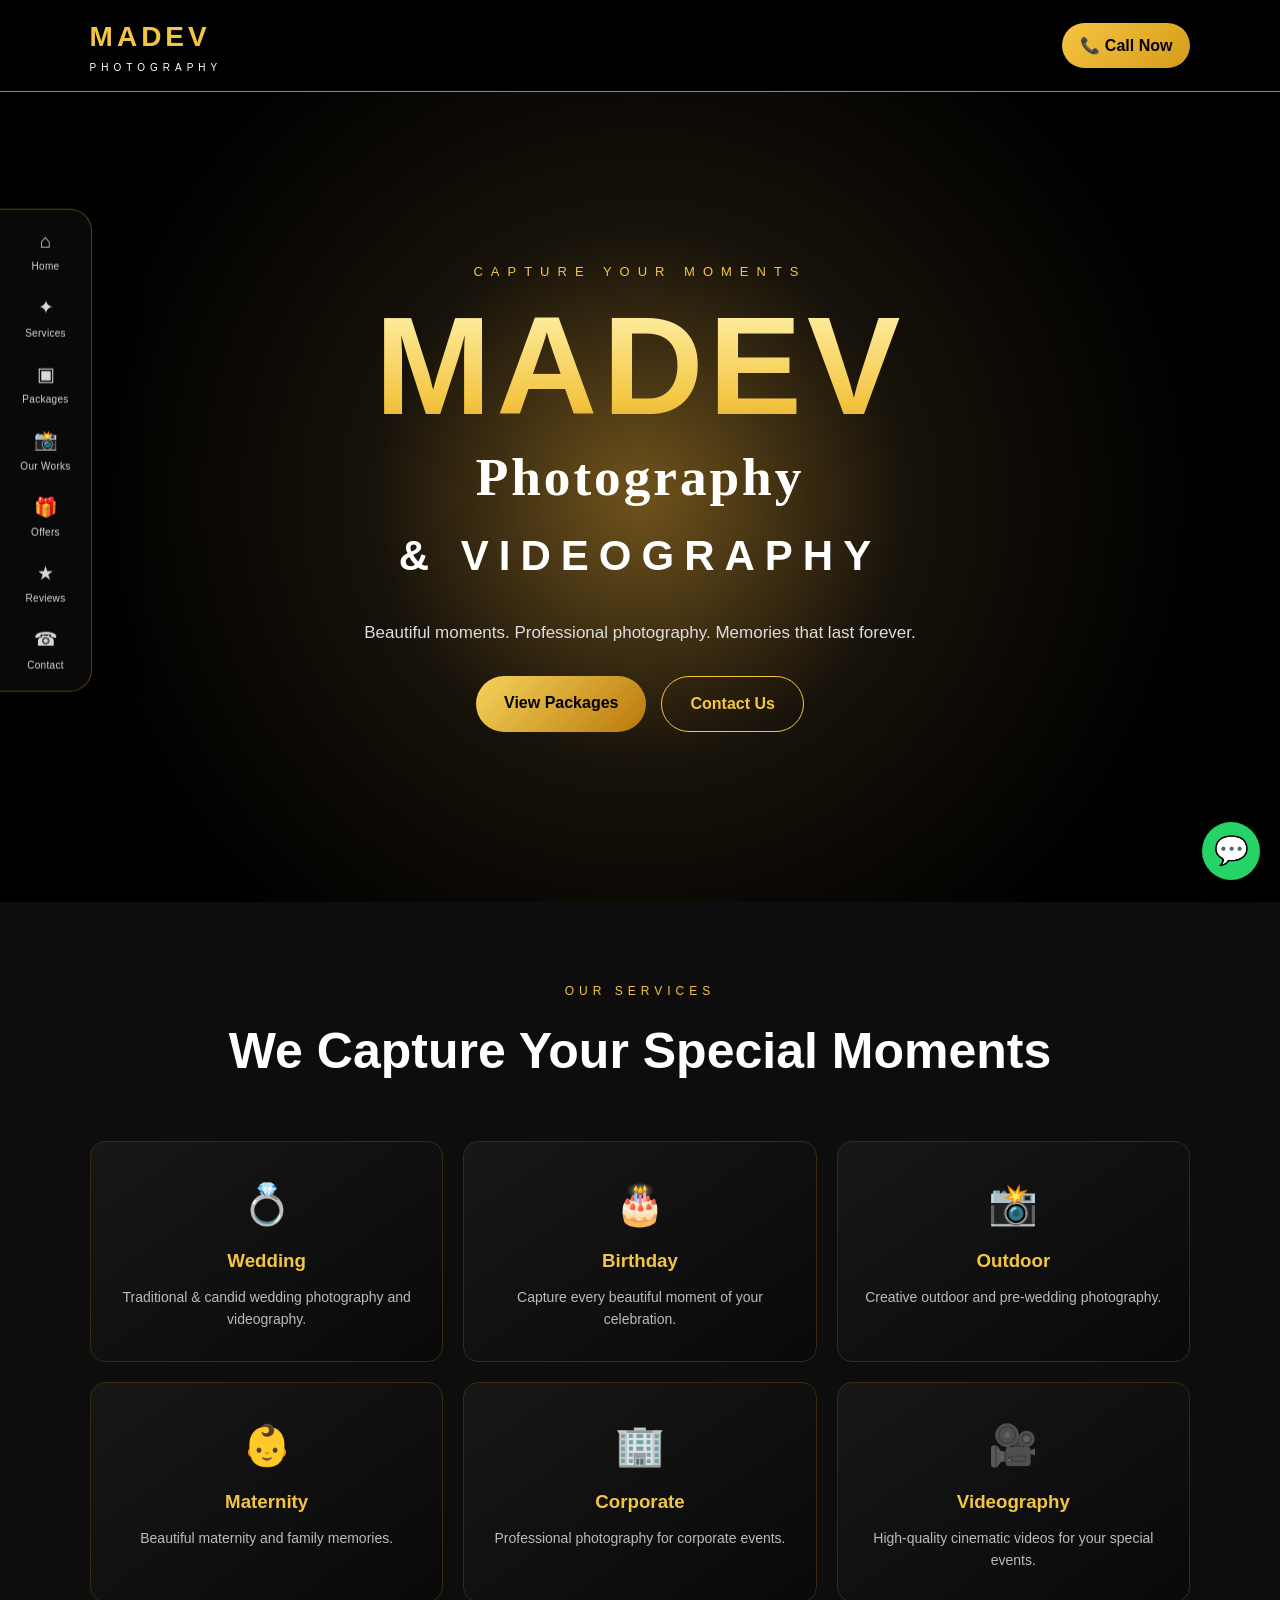
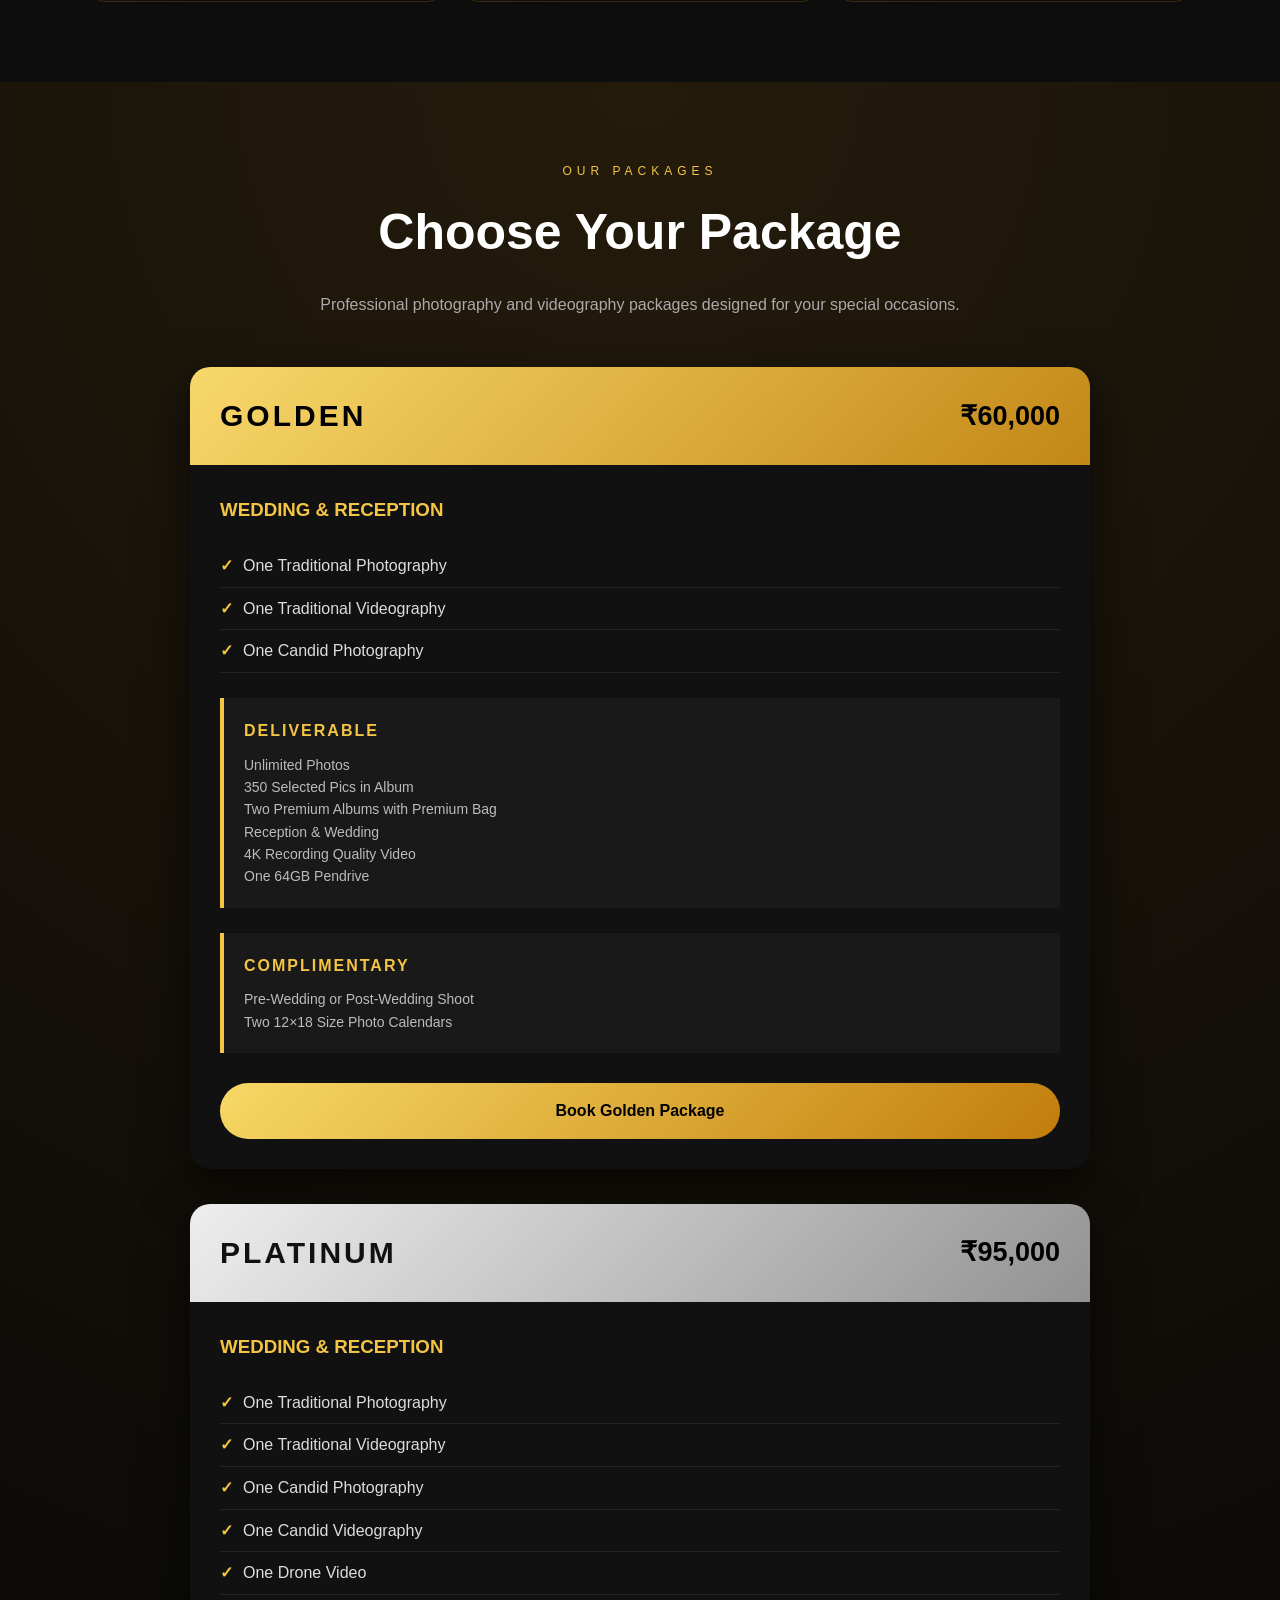
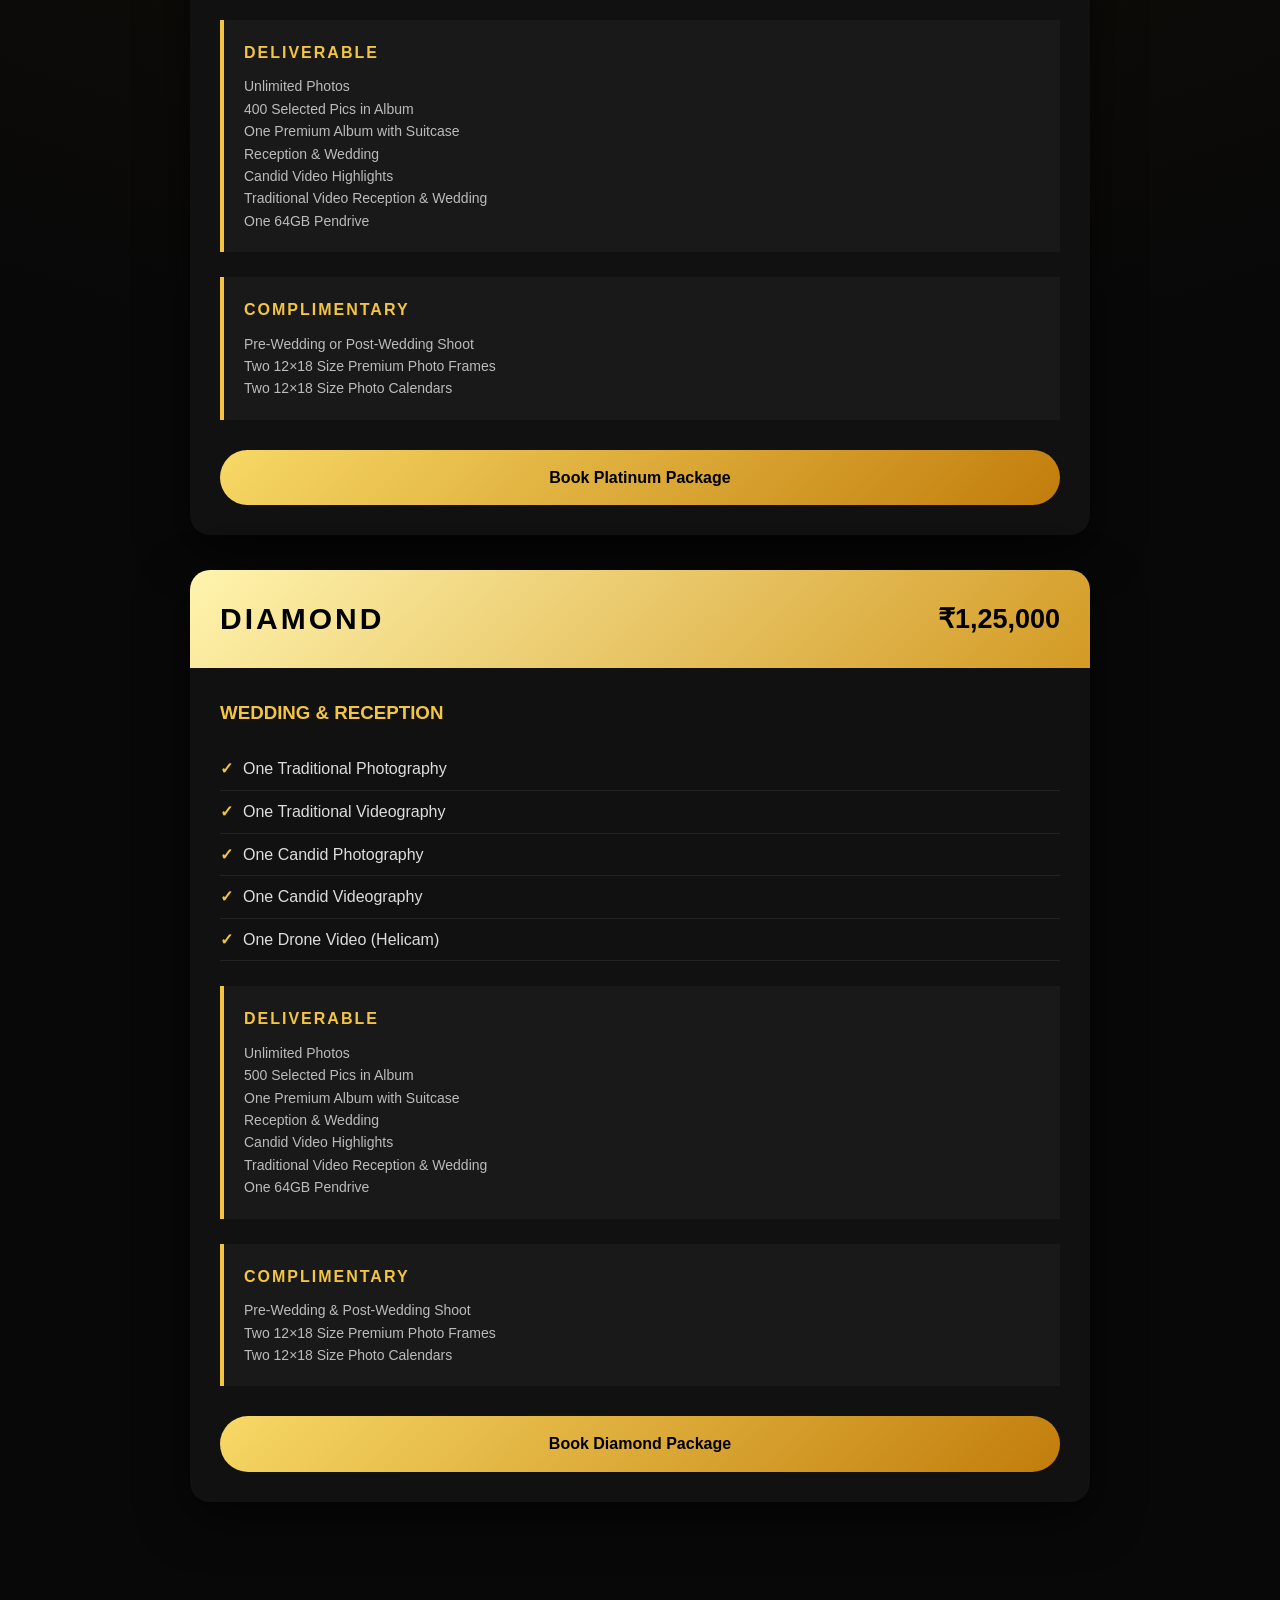
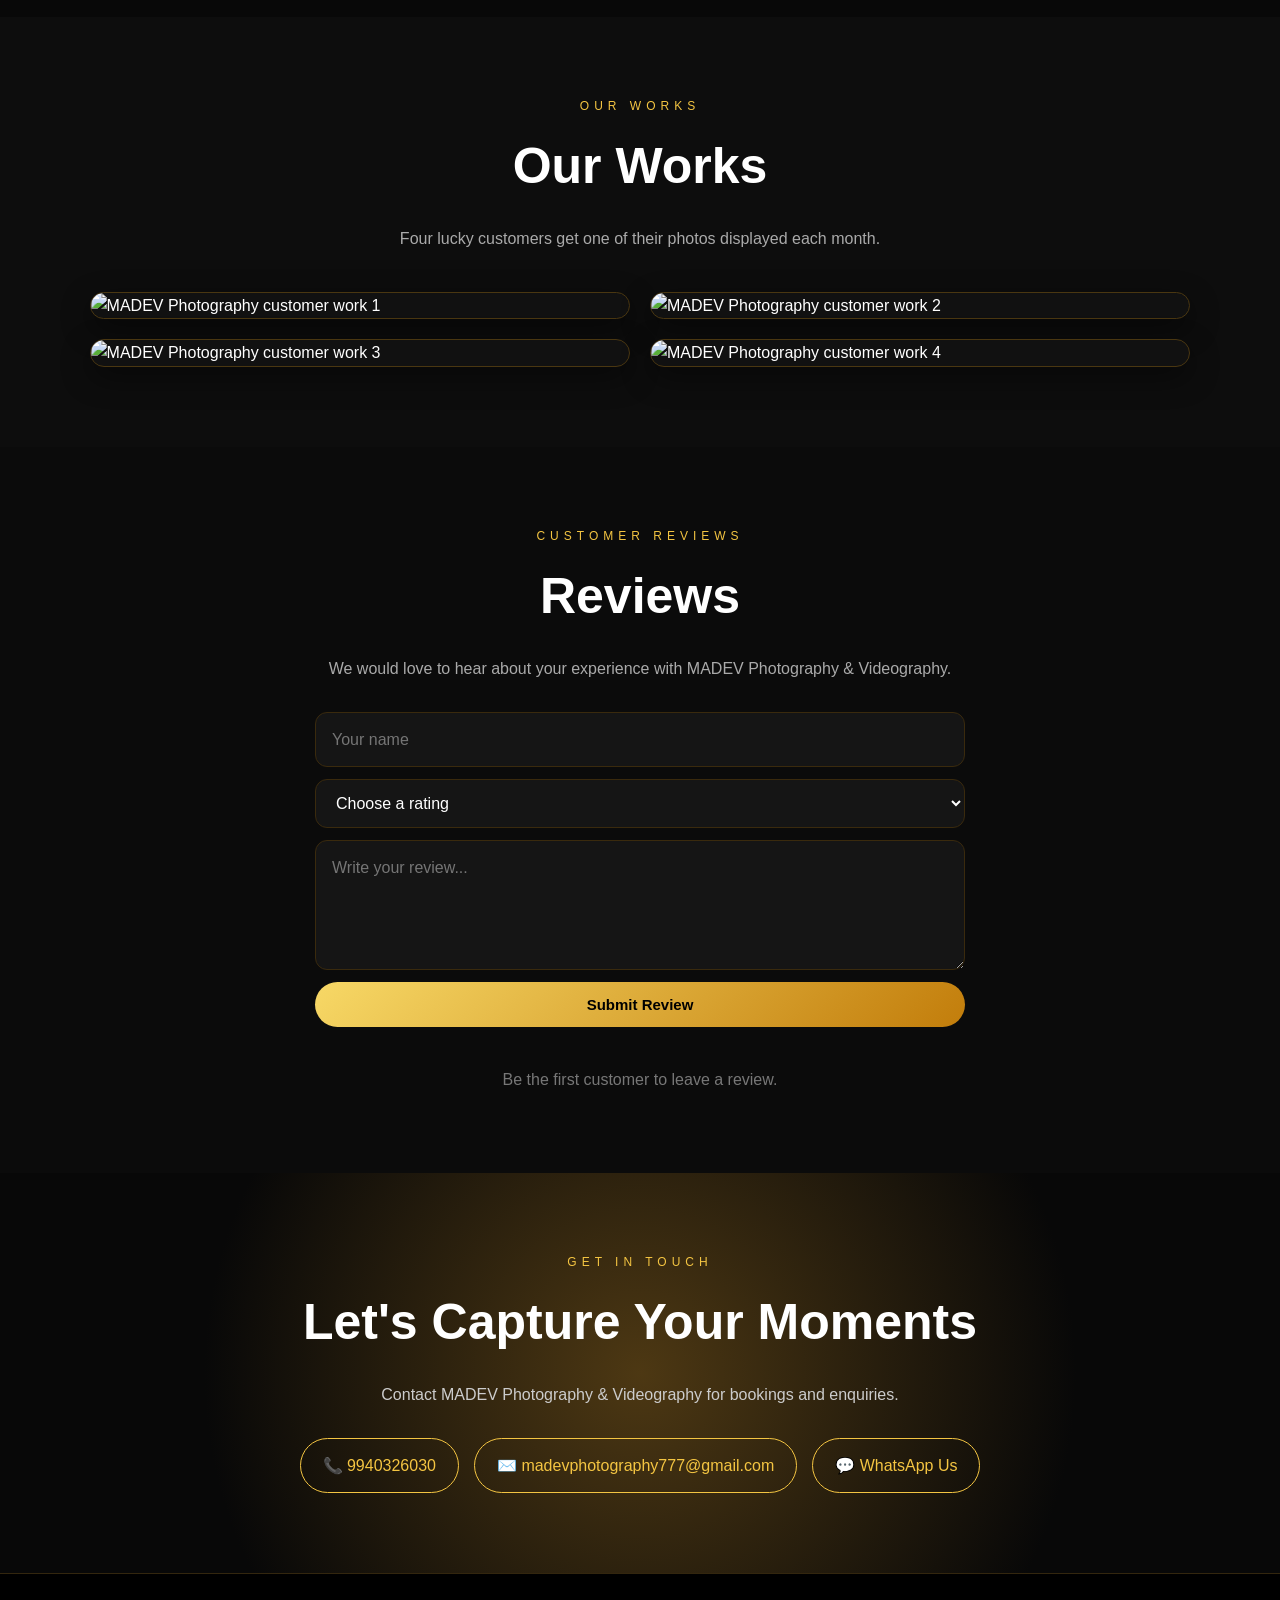
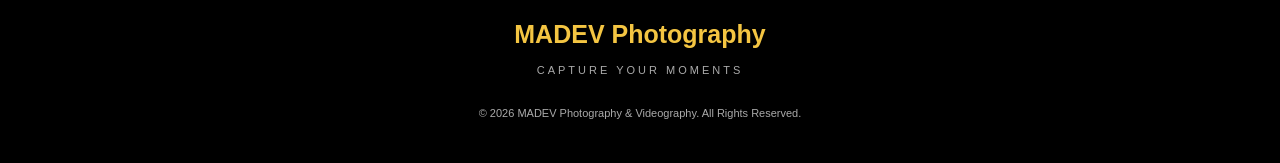
==== index.html @ c34a7063 "Add files via upload" ====
<!DOCTYPE html>
<html lang="en">
<head>
  <meta charset="UTF-8">
  <meta name="viewport" content="width=device-width, initial-scale=1.0">
  <meta name="description" content="MADEV Photography & Videography - Wedding, Birthday, Outdoor, Maternity, Corporate and Event Photography.">
  <title>MADEV Photography & Videography</title>
  <link rel="stylesheet" href="style.css">
</head>
<body>

<header class="header">
  <div class="logo">
    <span class="logo-main">MADEV</span>
    <span class="logo-sub">PHOTOGRAPHY</span>
  </div>
  <a href="tel:9940326030" class="call-btn">📞 Call Now</a>
</header>

<section class="hero" id="home">
  <div class="hero-content">
    <p class="small-title">CAPTURE YOUR MOMENTS</p>
    <h1>MADEV<span>Photography</span></h1>
    <h2>&amp; VIDEOGRAPHY</h2>
    <p class="hero-text">Beautiful moments. Professional photography. Memories that last forever.</p>
    <div class="hero-buttons">
      <a href="#packages" class="primary-btn">View Packages</a>
      <a href="tel:9940326030" class="secondary-btn">Contact Us</a>
    </div>
  </div>
</section>

<section class="services" id="services">
  <p class="section-label">OUR SERVICES</p>
  <h2>We Capture Your Special Moments</h2>
  <div class="service-grid">
    <div class="service-card"><div class="service-icon">💍</div><h3>Wedding</h3><p>Traditional &amp; candid wedding photography and videography.</p></div>
    <div class="service-card"><div class="service-icon">🎂</div><h3>Birthday</h3><p>Capture every beautiful moment of your celebration.</p></div>
    <div class="service-card"><div class="service-icon">📸</div><h3>Outdoor</h3><p>Creative outdoor and pre-wedding photography.</p></div>
    <div class="service-card"><div class="service-icon">👶</div><h3>Maternity</h3><p>Beautiful maternity and family memories.</p></div>
    <div class="service-card"><div class="service-icon">🏢</div><h3>Corporate</h3><p>Professional photography for corporate events.</p></div>
    <div class="service-card"><div class="service-icon">🎥</div><h3>Videography</h3><p>High-quality cinematic videos for your special events.</p></div>
  </div>
</section>

<section class="packages" id="packages">
  <p class="section-label">OUR PACKAGES</p>
  <h2>Choose Your Package</h2>
  <p class="package-intro">Professional photography and videography packages designed for your special occasions.</p>

  <div class="package">
    <div class="package-top"><span class="package-name">GOLDEN</span><span class="package-price">₹60,000</span></div>
    <div class="package-content">
      <h3>Wedding &amp; Reception</h3>
      <ul>
        <li>One Traditional Photography</li>
        <li>One Traditional Videography</li>
        <li>One Candid Photography</li>
      </ul>
      <div class="included"><h4>DELIVERABLE</h4><p>Unlimited Photos<br>350 Selected Pics in Album<br>Two Premium Albums with Premium Bag<br>Reception &amp; Wedding<br>4K Recording Quality Video<br>One 64GB Pendrive</p></div>
      <div class="complimentary"><h4>COMPLIMENTARY</h4><p>Pre-Wedding or Post-Wedding Shoot<br>Two 12×18 Size Photo Calendars</p></div>
    </div>
    <a href="tel:9940326030" class="package-btn">Book Golden Package</a>
  </div>

  <div class="package platinum">
    <div class="package-top"><span class="package-name">PLATINUM</span><span class="package-price">₹95,000</span></div>
    <div class="package-content">
      <h3>Wedding &amp; Reception</h3>
      <ul>
        <li>One Traditional Photography</li>
        <li>One Traditional Videography</li>
        <li>One Candid Photography</li>
        <li>One Candid Videography</li>
        <li>One Drone Video</li>
      </ul>
      <div class="included"><h4>DELIVERABLE</h4><p>Unlimited Photos<br>400 Selected Pics in Album<br>One Premium Album with Suitcase<br>Reception &amp; Wedding<br>Candid Video Highlights<br>Traditional Video Reception &amp; Wedding<br>One 64GB Pendrive</p></div>
      <div class="complimentary"><h4>COMPLIMENTARY</h4><p>Pre-Wedding or Post-Wedding Shoot<br>Two 12×18 Size Premium Photo Frames<br>Two 12×18 Size Photo Calendars</p></div>
    </div>
    <a href="tel:9940326030" class="package-btn">Book Platinum Package</a>
  </div>

  <div class="package diamond">
    <div class="package-top"><span class="package-name">DIAMOND</span><span class="package-price">₹1,25,000</span></div>
    <div class="package-content">
      <h3>Wedding &amp; Reception</h3>
      <ul>
        <li>One Traditional Photography</li>
        <li>One Traditional Videography</li>
        <li>One Candid Photography</li>
        <li>One Candid Videography</li>
        <li>One Drone Video (Helicam)</li>
      </ul>
      <div class="included"><h4>DELIVERABLE</h4><p>Unlimited Photos<br>500 Selected Pics in Album<br>One Premium Album with Suitcase<br>Reception &amp; Wedding<br>Candid Video Highlights<br>Traditional Video Reception &amp; Wedding<br>One 64GB Pendrive</p></div>
      <div class="complimentary"><h4>COMPLIMENTARY</h4><p>Pre-Wedding &amp; Post-Wedding Shoot<br>Two 12×18 Size Premium Photo Frames<br>Two 12×18 Size Photo Calendars</p></div>
    </div>
    <a href="tel:9940326030" class="package-btn">Book Diamond Package</a>
  </div>
</section>

<section class="gallery" id="our-works">
  <p class="section-label">OUR WORKS</p>
  <h2>Our Works</h2>
  <p class="works-intro">Four lucky customers get one of their photos displayed each month.</p>
  <div class="gallery-grid works-grid">
    <figure class="gallery-box"><img src="images/our-work-1.jpg" alt="MADEV Photography customer work 1" loading="lazy"></figure>
    <figure class="gallery-box"><img src="images/our-work-2.jpg" alt="MADEV Photography customer work 2" loading="lazy"></figure>
    <figure class="gallery-box"><img src="images/our-work-3.jpg" alt="MADEV Photography customer work 3" loading="lazy"></figure>
    <figure class="gallery-box"><img src="images/our-work-4.jpg" alt="MADEV Photography customer work 4" loading="lazy"></figure>
  </div>
</section>

<section class="reviews" id="reviews">
  <p class="section-label">CUSTOMER REVIEWS</p>
  <h2>Reviews</h2>
  <p class="reviews-intro">We would love to hear about your experience with MADEV Photography &amp; Videography.</p>

  <form class="review-form" id="reviewForm">
    <input id="reviewName" type="text" placeholder="Your name" maxlength="60" required>
    <select id="reviewRating" required>
      <option value="">Choose a rating</option>
      <option value="5">★★★★★ — 5</option>
      <option value="4">★★★★☆ — 4</option>
      <option value="3">★★★☆☆ — 3</option>
      <option value="2">★★☆☆☆ — 2</option>
      <option value="1">★☆☆☆☆ — 1</option>
    </select>
    <textarea id="reviewText" placeholder="Write your review..." maxlength="500" required></textarea>
    <button type="submit">Submit Review</button>
  </form>

  <div id="reviewsList" class="reviews-list"></div>
</section>

<section class="contact" id="contact">
  <p class="section-label">GET IN TOUCH</p>
  <h2>Let's Capture Your Moments</h2>
  <p>Contact MADEV Photography &amp; Videography for bookings and enquiries.</p>
  <div class="contact-buttons">
    <a href="tel:9940326030">📞 9940326030</a>
    <a href="mailto:madevphotography777@gmail.com">✉️ madevphotography777@gmail.com</a>
    <a href="https://wa.me/919940326030" target="_blank" rel="noopener">💬 WhatsApp Us</a>
  </div>
</section>

<footer>
  <div class="footer-logo">MADEV Photography</div>
  <p>CAPTURE YOUR MOMENTS</p>
  <p class="copyright">© 2026 MADEV Photography &amp; Videography. All Rights Reserved.</p>
</footer>

<a class="whatsapp" href="https://wa.me/919940326030" target="_blank" rel="noopener" aria-label="WhatsApp">💬</a>

<nav class="taskbar" aria-label="Website navigation">
  <a href="#home">⌂<span>Home</span></a>
  <a href="#services">✦<span>Services</span></a>
  <a href="#packages">▣<span>Packages</span></a>
  <a href="#our-works">📸<span>Our Works</span></a>
  <a href="offers.html">🎁<span>Offers</span></a>
  <a href="#reviews">★<span>Reviews</span></a>
  <a href="#contact">☎<span>Contact</span></a>
</nav>

<script>
(function () {
  const form = document.getElementById('reviewForm');
  const list = document.getElementById('reviewsList');
  const key = 'madev_customer_reviews';

  function escapeHtml(value) {
    return value.replace(/[&<>"']/g, function (c) {
      return {'&':'&amp;','<':'&lt;','>':'&gt;','"':'&quot;',"'":'&#039;'}[c];
    });
  }

  function renderReviews() {
    const reviews = JSON.parse(localStorage.getItem(key) || '[]');
    list.innerHTML = reviews.map(function (r) {
      return '<article class="review-card">' +
        '<div class="review-head"><strong>' + escapeHtml(r.name) + '</strong><span>' + '★'.repeat(r.rating) + '</span></div>' +
        '<p>' + escapeHtml(r.text) + '</p>' +
        '</article>';
    }).join('');

    if (!reviews.length) {
      list.innerHTML = '<p class="no-reviews">Be the first customer to leave a review.</p>';
    }
  }

  form.addEventListener('submit', function (e) {
    e.preventDefault();
    const reviews = JSON.parse(localStorage.getItem(key) || '[]');
    reviews.unshift({
      name: document.getElementById('reviewName').value.trim(),
      rating: Number(document.getElementById('reviewRating').value),
      text: document.getElementById('reviewText').value.trim()
    });
    localStorage.setItem(key, JSON.stringify(reviews.slice(0, 50)));
    form.reset();
    renderReviews();
  });

  renderReviews();
})();
</script>

</body>
</html>
---- style.css ----
*{margin:0;padding:0;box-sizing:border-box}
html{scroll-behavior:smooth}
body{font-family:Arial,Helvetica,sans-serif;background:#080808;color:#fff;line-height:1.6;padding-left:0}
.header{position:sticky;top:0;z-index:1000;display:flex;justify-content:space-between;align-items:center;padding:15px 7%;background:rgba(0,0,0,.95);border-bottom:1px solid #b88720}
.logo{display:flex;flex-direction:column}
.logo-main{font-size:28px;font-weight:900;letter-spacing:4px;color:#f4c542}
.logo-sub{font-size:10px;letter-spacing:5px}
.call-btn{text-decoration:none;color:#000;background:linear-gradient(135deg,#f5c542,#d69b18);padding:10px 18px;border-radius:30px;font-weight:bold}
.hero{min-height:90vh;display:flex;justify-content:center;align-items:center;text-align:center;padding:80px 20px;background:radial-gradient(circle at center,#70531c 0%,#17120a 35%,#000 75%)}
.hero-content{max-width:900px}
.small-title{color:#f4c542;letter-spacing:8px;font-size:13px;margin-bottom:20px}
.hero h1{font-size:clamp(55px,12vw,140px);line-height:.9;letter-spacing:5px;background:linear-gradient(180deg,#fff1a8,#f4c542,#a86d0b);-webkit-background-clip:text;color:transparent}
.hero h1 span{display:block;font-family:cursive;font-size:.38em;color:#fff;-webkit-text-fill-color:#fff;letter-spacing:3px;margin-top:25px}
.hero h2{margin-top:20px;font-size:clamp(20px,4vw,42px);letter-spacing:10px}
.hero-text{max-width:600px;margin:30px auto;color:#ddd;font-size:17px}
.hero-buttons{display:flex;justify-content:center;gap:15px;flex-wrap:wrap}
.primary-btn,.secondary-btn{text-decoration:none;padding:14px 28px;border-radius:30px;font-weight:bold}
.primary-btn{background:linear-gradient(135deg,#f6d35b,#b9780b);color:#000}
.secondary-btn{border:1px solid #f4c542;color:#f4c542}
section{padding:80px 7%}
.section-label{color:#f4c542;letter-spacing:5px;font-size:12px;text-align:center;margin-bottom:10px}
section h2{text-align:center;font-size:clamp(30px,5vw,50px);margin-bottom:20px}
.services,.gallery{background:#0d0d0d}
.service-grid{max-width:1100px;margin:50px auto 0;display:grid;grid-template-columns:repeat(3,1fr);gap:20px}
.service-card{padding:30px 20px;text-align:center;background:linear-gradient(145deg,#171717,#090909);border:1px solid #3a2a0d;border-radius:15px;transition:.3s}
.service-card:hover{transform:translateY(-8px);border-color:#f4c542}
.service-icon{font-size:40px;margin-bottom:10px}
.service-card h3{color:#f4c542;margin-bottom:10px}
.service-card p{color:#bbb;font-size:14px}
.packages{background:radial-gradient(circle at top,#241b0b,#080808 60%)}
.package-intro{max-width:650px;text-align:center;color:#aaa;margin:0 auto 50px}
.package{max-width:900px;margin:35px auto;border-radius:20px;overflow:hidden;background:#111;box-shadow:0 15px 50px rgba(0,0,0,.6);transition:.3s}
.package:hover{transform:translateY(-6px)}
.package-top{display:flex;justify-content:space-between;align-items:center;padding:25px 30px;background:linear-gradient(135deg,#f8d86b,#c28717);color:#000}
.package-name{font-size:30px;font-weight:900;letter-spacing:3px}
.package-price{font-size:27px;font-weight:900}
.package-content{padding:30px}
.package-content h3{color:#f4c542;text-transform:uppercase;margin-bottom:20px}
.package ul{list-style:none;margin-bottom:25px}
.package li{padding:8px 0;border-bottom:1px solid #222;color:#ddd}
.package li::before{content:"✓";color:#f4c542;font-weight:bold;margin-right:10px}
.included,.complimentary{margin-top:25px;padding:20px;background:#191919;border-left:4px solid #f4c542}
.included h4,.complimentary h4{color:#f4c542;margin-bottom:10px;letter-spacing:2px}
.included p,.complimentary p{color:#bbb;font-size:14px}
.package-btn{display:block;margin:0 30px 30px;padding:15px;text-align:center;text-decoration:none;color:#000;background:linear-gradient(135deg,#f7d866,#c27d0b);border-radius:30px;font-weight:bold}
.platinum .package-top{background:linear-gradient(135deg,#eeeeee,#929292)}
.platinum .package-name{color:#111}
.diamond .package-top{background:linear-gradient(135deg,#fff4ae,#d39a24)}
.gallery-grid{max-width:1200px;margin:40px auto 0;display:grid;grid-template-columns:repeat(2,1fr);gap:20px}
.gallery-box{overflow:hidden;border-radius:15px;background:#111;border:1px solid #4a3711;box-shadow:0 10px 30px rgba(0,0,0,.45)}
.gallery-box img{display:block;width:100%;height:auto;transition:transform .4s ease}
.gallery-box:hover img{transform:scale(1.025)}
.works-intro{max-width:650px;margin:0 auto 30px;color:#aaa;text-align:center}
.reviews{background:#0b0b0b;text-align:center}
.reviews-intro{max-width:650px;margin:0 auto 30px;color:#aaa}
.review-form{max-width:650px;margin:0 auto 40px;display:grid;gap:12px;text-align:left}
.review-form input,.review-form select,.review-form textarea{width:100%;padding:14px 16px;border:1px solid #3a2a0d;border-radius:12px;background:#151515;color:#fff;font:inherit;outline:none}
.review-form textarea{min-height:130px;resize:vertical}
.review-form input:focus,.review-form select:focus,.review-form textarea:focus{border-color:#f4c542}
.review-form button{border:0;padding:14px;border-radius:28px;background:linear-gradient(135deg,#f7d866,#c27d0b);color:#000;font-weight:bold;font-size:15px;cursor:pointer}
.reviews-list{max-width:800px;margin:auto;display:grid;gap:15px;text-align:left}
.review-card{padding:20px;background:#151515;border:1px solid #34270f;border-radius:15px}
.review-head{display:flex;justify-content:space-between;gap:15px;margin-bottom:8px}
.review-head span{color:#f4c542;letter-spacing:2px}
.review-card p{color:#ccc}
.no-reviews{text-align:center;color:#777}
.contact{text-align:center;background:radial-gradient(circle at center,#4d3813,#080808 65%)}
.contact>p:not(.section-label){max-width:600px;margin:0 auto 30px;color:#ccc}
.contact-buttons{display:flex;justify-content:center;gap:15px;flex-wrap:wrap}
.contact-buttons a{text-decoration:none;padding:14px 22px;border:1px solid #f4c542;border-radius:30px;color:#f4c542}
.contact-buttons a:hover{background:#f4c542;color:#000}
footer{text-align:center;padding:40px 20px;background:#000;border-top:1px solid #33260e}
.footer-logo{font-size:25px;font-weight:bold;color:#f4c542}
footer p{color:#aaa;letter-spacing:3px;font-size:11px;margin-top:8px}
footer .copyright{margin-top:25px;letter-spacing:0}
.whatsapp{position:fixed;right:20px;bottom:20px;width:58px;height:58px;display:flex;justify-content:center;align-items:center;background:#25d366;border-radius:50%;text-decoration:none;font-size:28px;box-shadow:0 5px 20px rgba(0,0,0,.5);z-index:1999}

/* Left-side taskbar */
.taskbar{position:fixed;left:0;top:50%;transform:translateY(-50%);z-index:2000;width:92px;display:flex;flex-direction:column;justify-content:center;align-items:center;gap:8px;padding:12px 7px;background:rgba(10,10,10,.96);border:1px solid #5b4212;border-left:0;border-radius:0 22px 22px 0;box-shadow:10px 0 35px rgba(0,0,0,.65);backdrop-filter:blur(12px)}
.taskbar a{display:flex;flex-direction:column;align-items:center;gap:2px;min-width:70px;color:#d8d8d8;text-decoration:none;font-size:19px;padding:5px 8px;border-radius:14px}
.taskbar a span{font-size:10px;letter-spacing:.3px}
.taskbar a:hover,.taskbar a:focus,.taskbar a.active{color:#f4c542;background:#1b160b}

/* Offers page */
.offers-page{min-height:calc(100vh - 170px);background:radial-gradient(circle at top,#241b0b,#080808 65%)}
.offers-hero{text-align:center;padding:90px 20px 55px}
.offers-hero h1{font-size:clamp(55px,10vw,110px);line-height:1;background:linear-gradient(180deg,#fff1a8,#f4c542,#a86d0b);-webkit-background-clip:text;color:transparent}
.offers-hero h1 span{display:block;font-family:cursive;font-size:.42em;color:#fff;-webkit-text-fill-color:#fff;margin-top:10px}
.offers-section{padding-top:35px}
.offer-card{max-width:700px;margin:40px auto;padding:45px 30px;text-align:center;background:linear-gradient(145deg,#191919,#090909);border:2px solid #f4c542;border-radius:25px;box-shadow:0 20px 70px rgba(0,0,0,.65);position:relative;overflow:hidden}
.offer-badge{display:inline-block;padding:8px 18px;border-radius:30px;background:linear-gradient(135deg,#f7d866,#c27d0b);color:#000;font-weight:900;letter-spacing:2px}
.offer-icon{font-size:65px;margin:20px 0 5px}
.offer-card h3{font-size:clamp(25px,5vw,42px);color:#f4c542;line-height:1.2;margin:10px 0 20px}
.offer-card p{color:#ddd;font-size:17px;max-width:560px;margin:10px auto}
.offer-card .offer-note{color:#aaa;font-size:14px;margin-bottom:25px}

@media(max-width:768px){
  .header{padding:12px 5%}
  .logo-main{font-size:21px}
  .logo-sub{font-size:7px;letter-spacing:3px}
  .call-btn{padding:8px 12px;font-size:12px}
  .hero{min-height:80vh;padding:60px 20px}
  .small-title{letter-spacing:4px}
  .hero h2{letter-spacing:5px}
  section{padding:60px 5%}
  .service-grid{grid-template-columns:1fr 1fr}
  .service-card{padding:22px 12px}
  .package-top{padding:20px}
  .package-name{font-size:21px}
  .package-price{font-size:20px}
  .package-content{padding:20px}
  .package-btn{margin:0 20px 20px}
  .gallery-grid{grid-template-columns:1fr}
  .taskbar{width:74px;padding:9px 4px;gap:5px}
  .taskbar a{min-width:58px;font-size:17px;padding:5px 3px}
  .taskbar a span{font-size:8px}
}
@media(max-width:450px){
  .service-grid{grid-template-columns:1fr}
  .hero h1{font-size:58px}
  .hero h1 span{font-size:25px}
  .hero h2{font-size:18px;letter-spacing:4px}
  .package-top{flex-direction:column;gap:5px;text-align:center}
  .contact-buttons{flex-direction:column}
  .contact-buttons a{width:100%}
  .taskbar{width:64px;padding:8px 2px}
  .taskbar a{min-width:50px;font-size:16px;padding:4px 2px}
  .taskbar a span{font-size:7px}
  .whatsapp{right:12px;bottom:12px;width:52px;height:52px;font-size:24px}
}
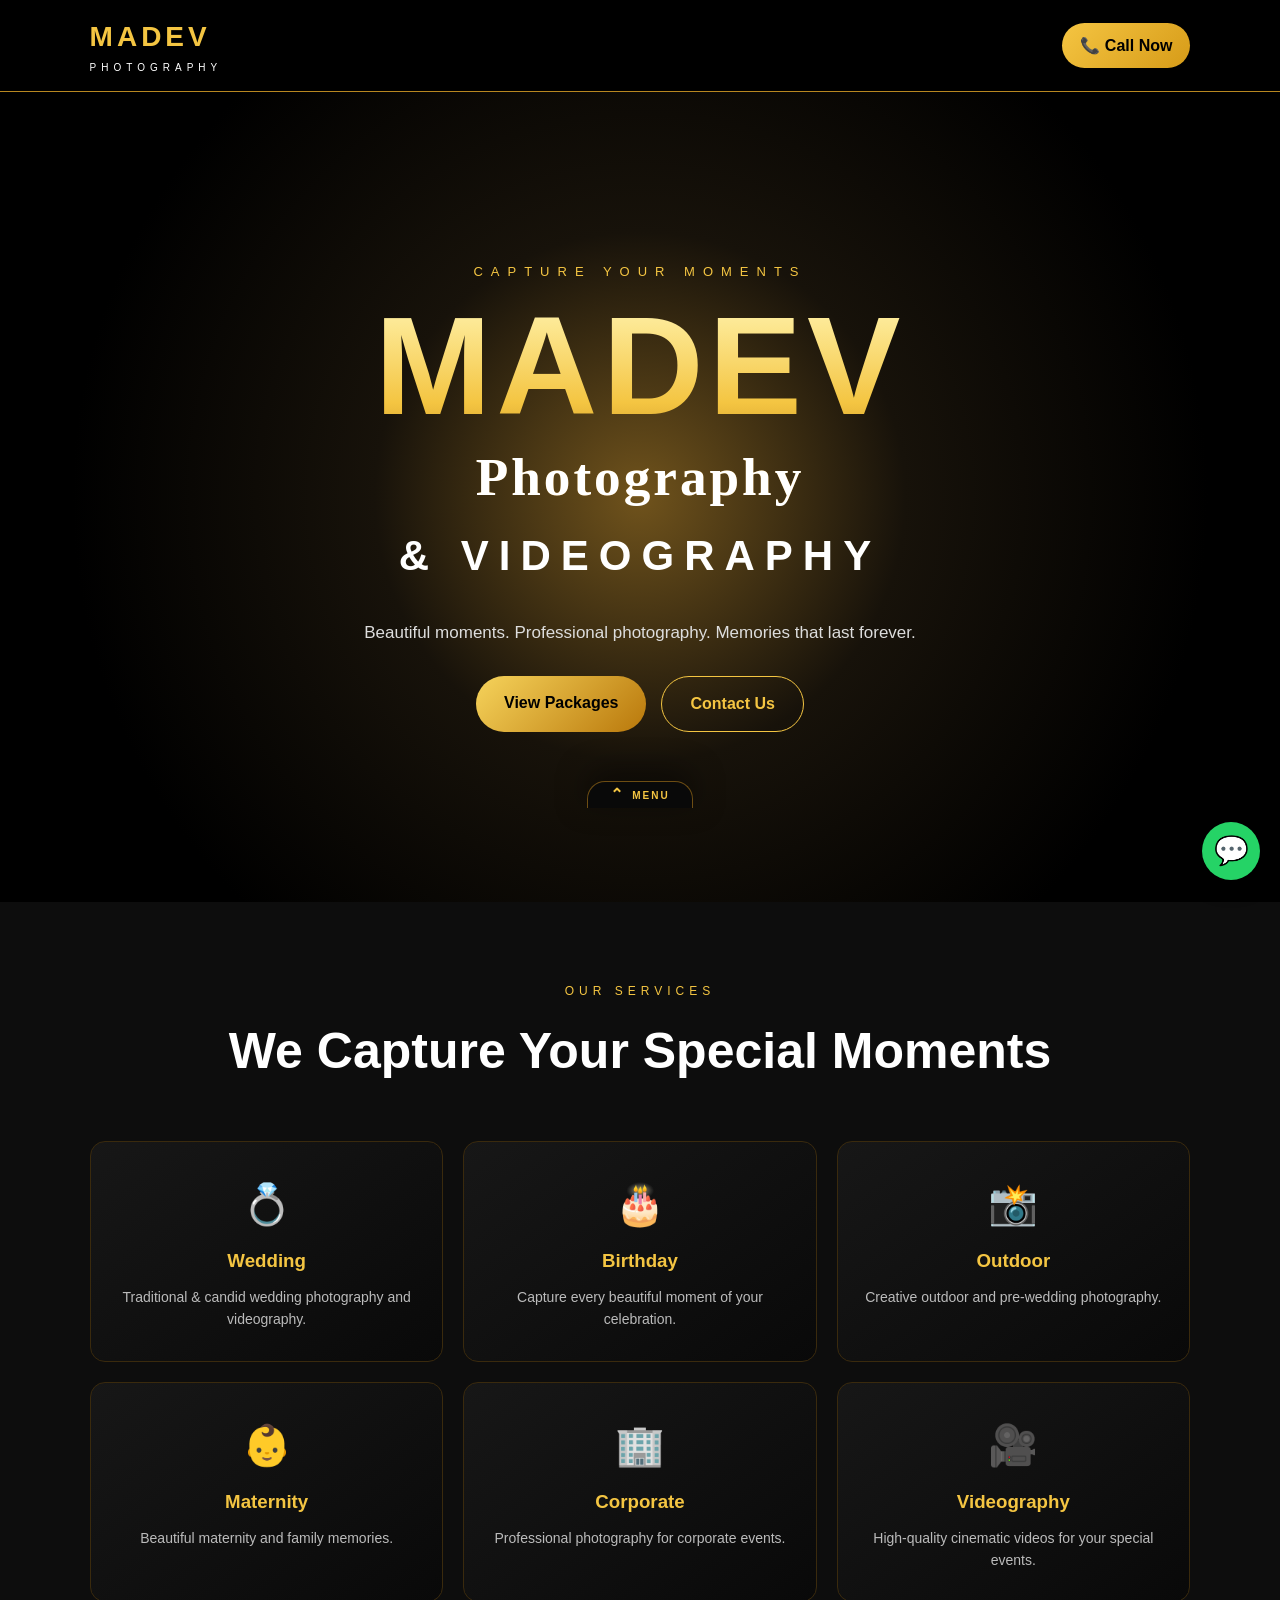
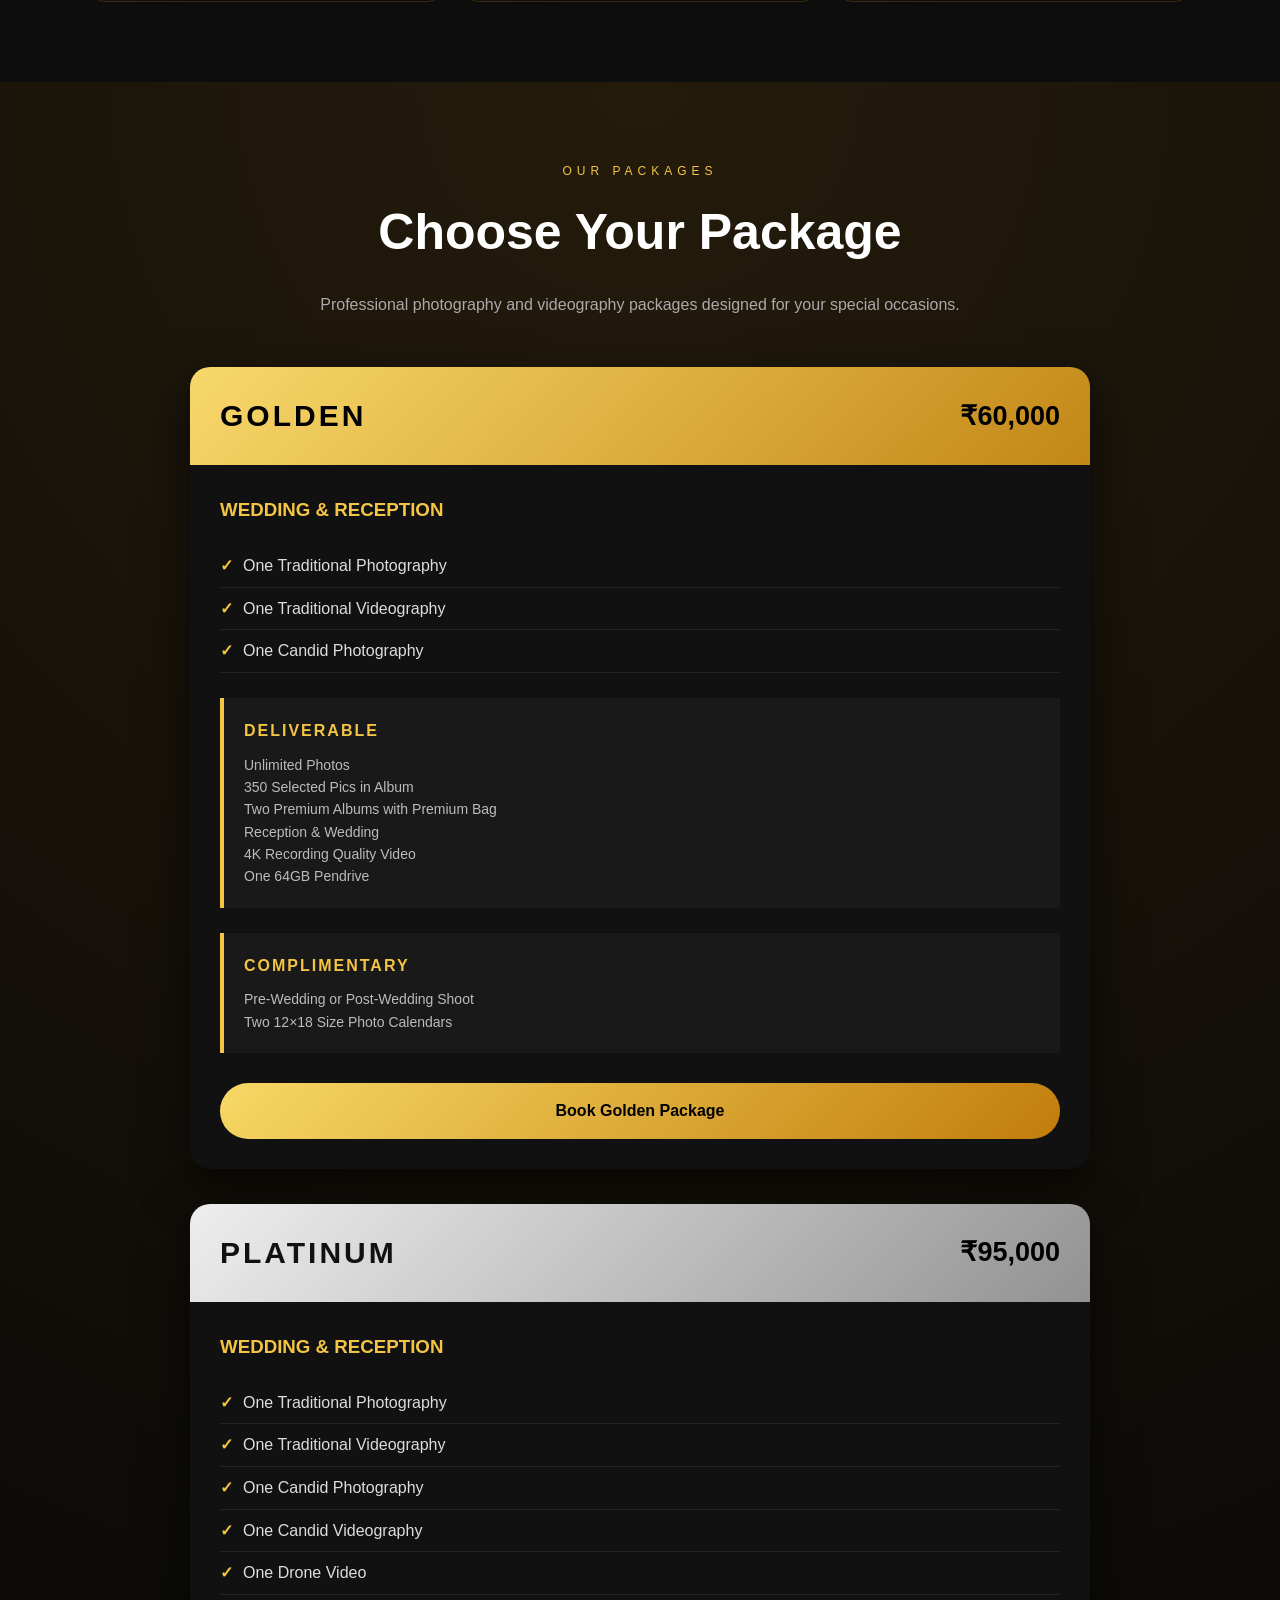
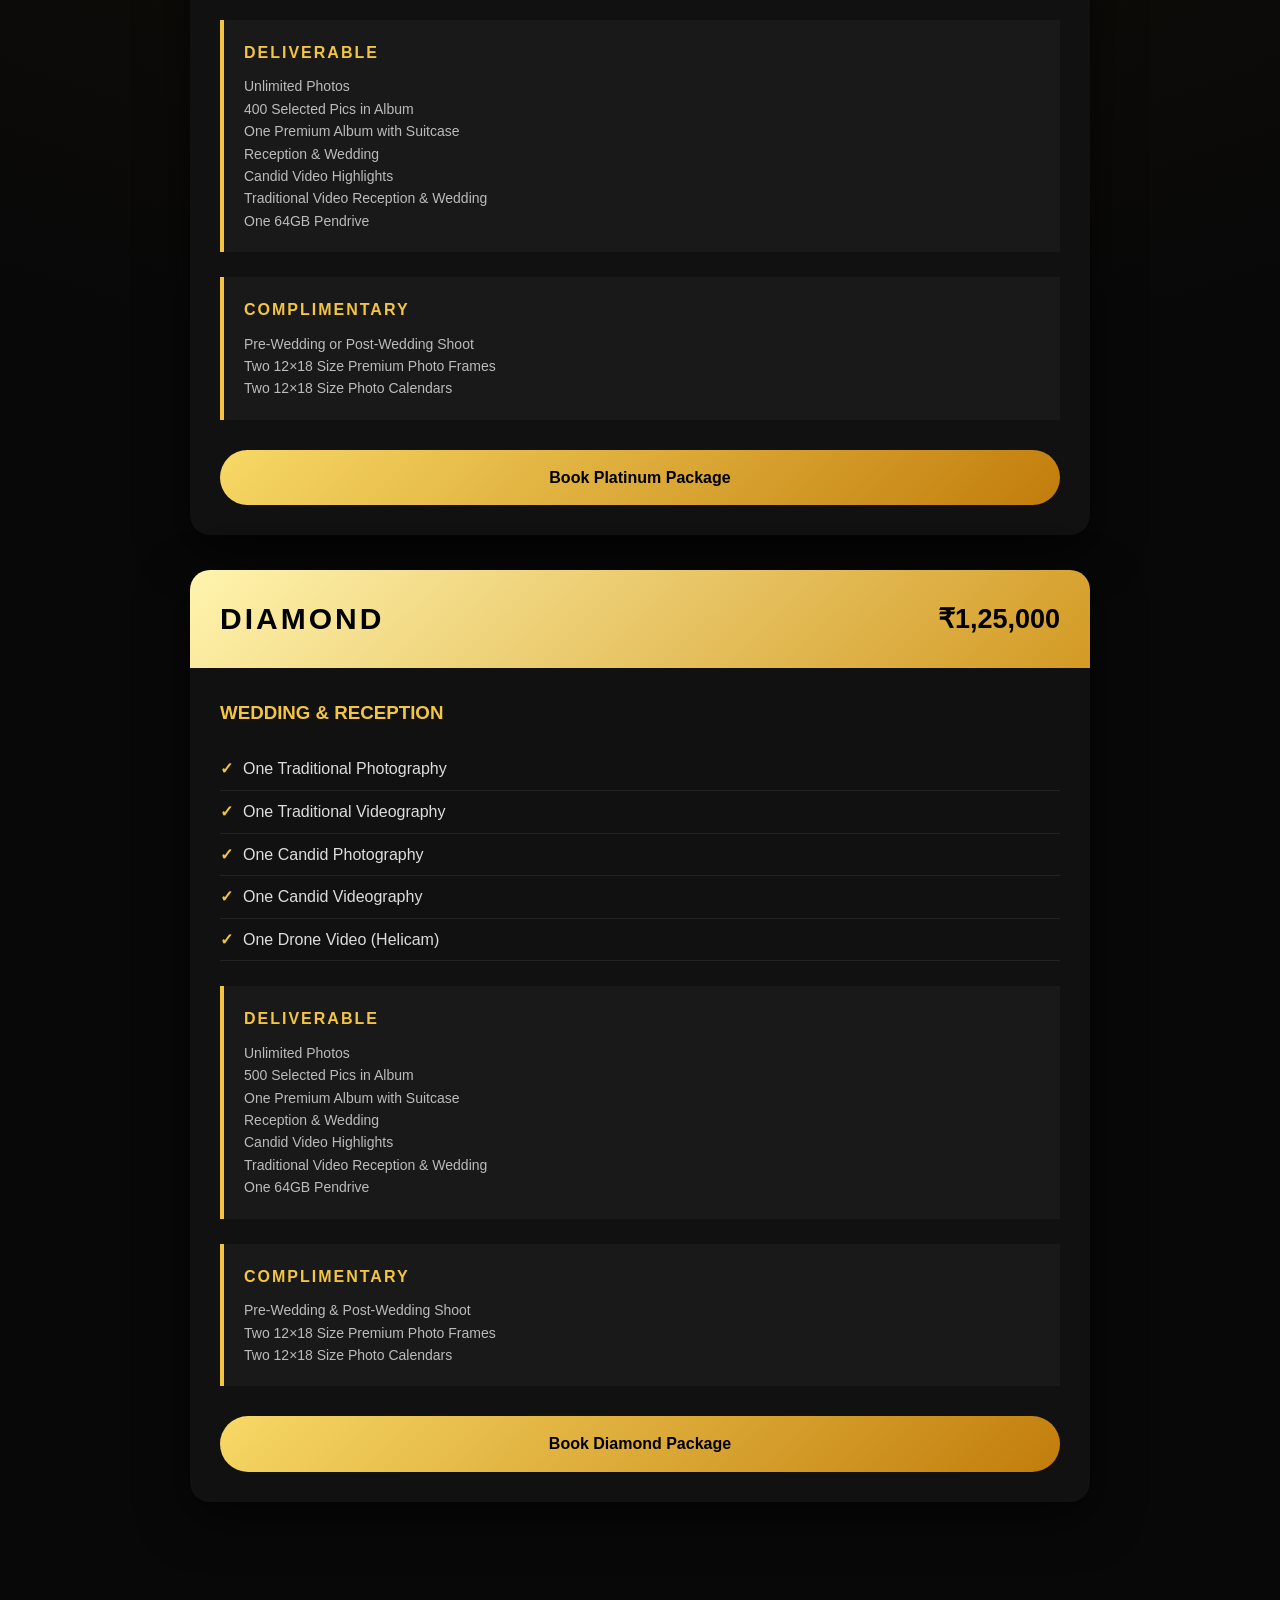
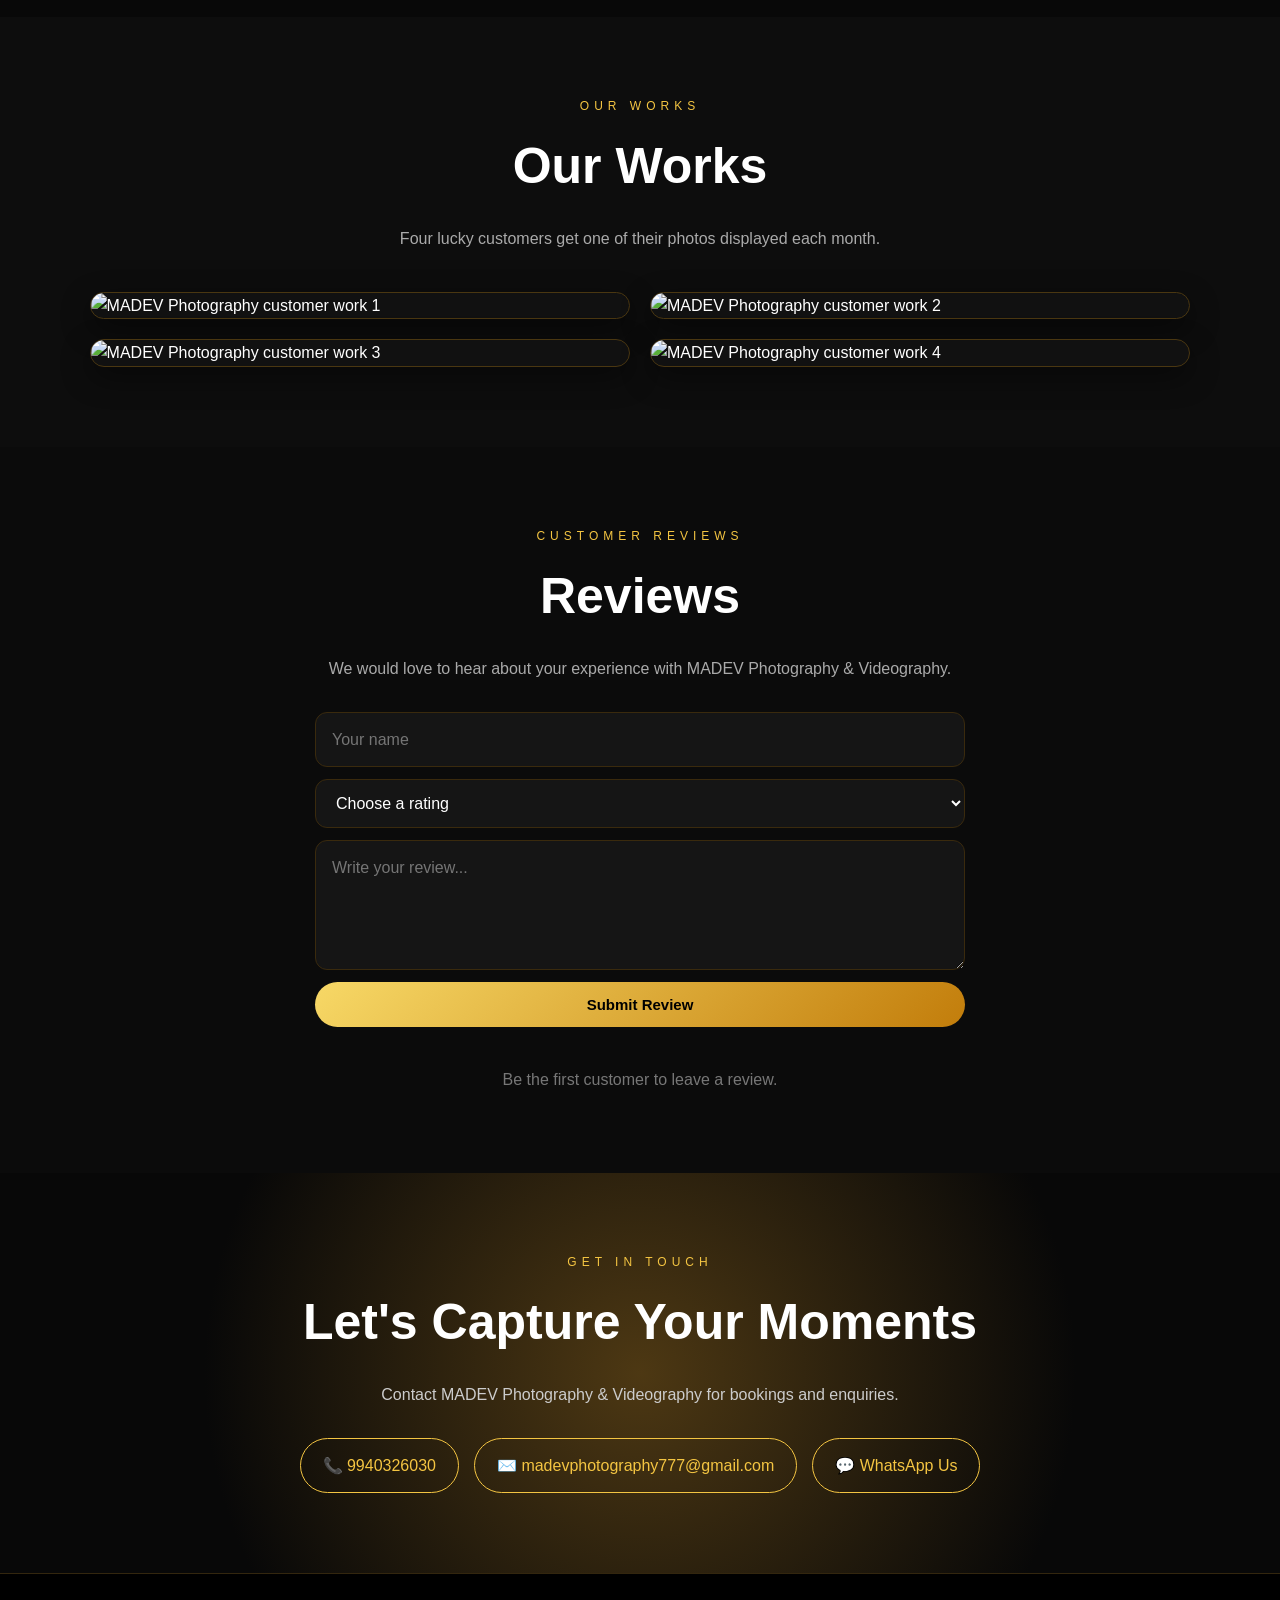
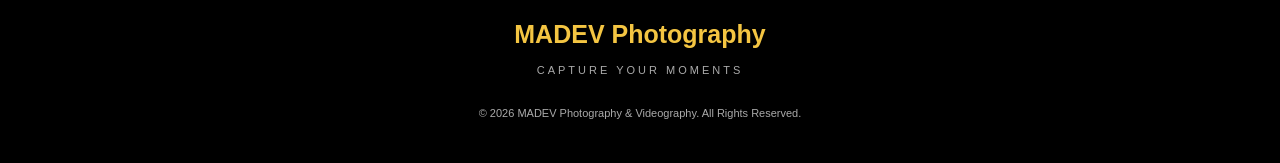
==== commit e8bf4520: "Add files via upload" ====
--- a/index.html
+++ b/index.html
@@ -151,15 +151,12 @@
 
 <a class="whatsapp" href="https://wa.me/919940326030" target="_blank" rel="noopener" aria-label="WhatsApp">💬</a>
 
-<nav class="taskbar" aria-label="Website navigation">
-  <a href="#home">⌂<span>Home</span></a>
-  <a href="#services">✦<span>Services</span></a>
-  <a href="#packages">▣<span>Packages</span></a>
-  <a href="#our-works">📸<span>Our Works</span></a>
-  <a href="offers.html">🎁<span>Offers</span></a>
-  <a href="#reviews">★<span>Reviews</span></a>
-  <a href="#contact">☎<span>Contact</span></a>
-</nav>
+<div class="nav-pullup" id="navPullup">
+  <button class="nav-handle" id="navHandle" type="button" aria-expanded="false" aria-controls="siteNav"><span class="handle-arrow">⌃</span><span>MENU</span></button>
+  <nav class="taskbar" id="siteNav" aria-label="Website navigation">
+    <a href="#home">⌂<span>Home</span></a><a href="#services">✦<span>Services</span></a><a href="#packages">▣<span>Packages</span></a><a href="#our-works">📸<span>Our Works</span></a><a href="offers.html">🎁<span>Offers</span></a><a href="#reviews">★<span>Reviews</span></a><a href="#contact">☎<span>Contact</span></a>
+  </nav>
+</div>
 
 <script>
 (function () {
@@ -204,5 +201,8 @@
 })();
 </script>
 
+<script>
+(function(){const p=document.getElementById('navPullup'),h=document.getElementById('navHandle'),n=document.getElementById('siteNav');if(!p||!h||!n)return;function close(){p.classList.remove('open');h.setAttribute('aria-expanded','false');h.querySelector('.handle-arrow').textContent='⌃'}h.addEventListener('click',function(){const o=p.classList.toggle('open');h.setAttribute('aria-expanded',String(o));h.querySelector('.handle-arrow').textContent=o?'⌄':'⌃'});n.querySelectorAll('a').forEach(a=>a.addEventListener('click',close));document.addEventListener('click',e=>{if(!p.contains(e.target))close()})})();
+</script>
 </body>
 </html>
--- a/style.css
+++ b/style.css
@@ -75,12 +75,11 @@
 footer .copyright{margin-top:25px;letter-spacing:0}
 .whatsapp{position:fixed;right:20px;bottom:20px;width:58px;height:58px;display:flex;justify-content:center;align-items:center;background:#25d366;border-radius:50%;text-decoration:none;font-size:28px;box-shadow:0 5px 20px rgba(0,0,0,.5);z-index:1999}
 
-/* Left-side taskbar */
-.taskbar{position:fixed;left:0;top:50%;transform:translateY(-50%);z-index:2000;width:92px;display:flex;flex-direction:column;justify-content:center;align-items:center;gap:8px;padding:12px 7px;background:rgba(10,10,10,.96);border:1px solid #5b4212;border-left:0;border-radius:0 22px 22px 0;box-shadow:10px 0 35px rgba(0,0,0,.65);backdrop-filter:blur(12px)}
-.taskbar a{display:flex;flex-direction:column;align-items:center;gap:2px;min-width:70px;color:#d8d8d8;text-decoration:none;font-size:19px;padding:5px 8px;border-radius:14px}
-.taskbar a span{font-size:10px;letter-spacing:.3px}
-.taskbar a:hover,.taskbar a:focus,.taskbar a.active{color:#f4c542;background:#1b160b}
-
+/* Bottom pull-up navigation */
+.nav-pullup{position:fixed;left:50%;bottom:10px;transform:translateX(-50%);z-index:3000;width:min(720px,calc(100% - 24px));display:flex;flex-direction:column;align-items:center;pointer-events:none}
+.nav-handle{pointer-events:auto;border:1px solid #6d4d13;border-bottom:0;border-radius:18px 18px 0 0;background:rgba(10,10,10,.97);color:#f4c542;padding:8px 22px 7px;min-width:105px;cursor:pointer;box-shadow:0 -8px 30px rgba(0,0,0,.5);font-size:10px;font-weight:800;letter-spacing:2px;display:flex;align-items:center;justify-content:center;gap:7px}.handle-arrow{font-size:16px;line-height:10px}
+.taskbar{pointer-events:auto;width:100%;display:flex;justify-content:center;align-items:center;gap:8px;padding:10px 12px;background:rgba(10,10,10,.97);border:1px solid #5b4212;border-radius:18px;box-shadow:0 -12px 40px rgba(0,0,0,.65);backdrop-filter:blur(12px);transform:translateY(calc(100% + 20px));opacity:0;visibility:hidden;transition:transform .28s ease,opacity .2s ease,visibility .2s ease}.nav-pullup.open .taskbar{transform:translateY(0);opacity:1;visibility:visible}
+.taskbar a{display:flex;flex-direction:column;align-items:center;gap:2px;min-width:76px;color:#d8d8d8;text-decoration:none;font-size:19px;padding:6px 8px;border-radius:14px}.taskbar a span{font-size:10px;letter-spacing:.3px}.taskbar a:hover,.taskbar a:focus,.taskbar a.active{color:#f4c542;background:#1b160b}
 /* Offers page */
 .offers-page{min-height:calc(100vh - 170px);background:radial-gradient(circle at top,#241b0b,#080808 65%)}
 .offers-hero{text-align:center;padding:90px 20px 55px}
@@ -111,9 +110,10 @@
   .package-content{padding:20px}
   .package-btn{margin:0 20px 20px}
   .gallery-grid{grid-template-columns:1fr}
-  .taskbar{width:74px;padding:9px 4px;gap:5px}
-  .taskbar a{min-width:58px;font-size:17px;padding:5px 3px}
+  .taskbar{gap:4px;padding:8px 5px}
+  .taskbar a{min-width:64px;font-size:17px;padding:5px 4px}
   .taskbar a span{font-size:8px}
+  .nav-pullup{bottom:8px;width:calc(100% - 16px)}
 }
 @media(max-width:450px){
   .service-grid{grid-template-columns:1fr}
@@ -123,8 +123,10 @@
   .package-top{flex-direction:column;gap:5px;text-align:center}
   .contact-buttons{flex-direction:column}
   .contact-buttons a{width:100%}
-  .taskbar{width:64px;padding:8px 2px}
-  .taskbar a{min-width:50px;font-size:16px;padding:4px 2px}
+  .taskbar{display:grid;grid-template-columns:repeat(4,1fr);gap:3px;padding:8px 5px}
+  .taskbar a{min-width:0;font-size:16px;padding:5px 2px}
   .taskbar a span{font-size:7px}
+  .nav-pullup{bottom:6px;width:calc(100% - 12px)}
+  .nav-handle{padding:7px 18px 6px}
   .whatsapp{right:12px;bottom:12px;width:52px;height:52px;font-size:24px}
 }
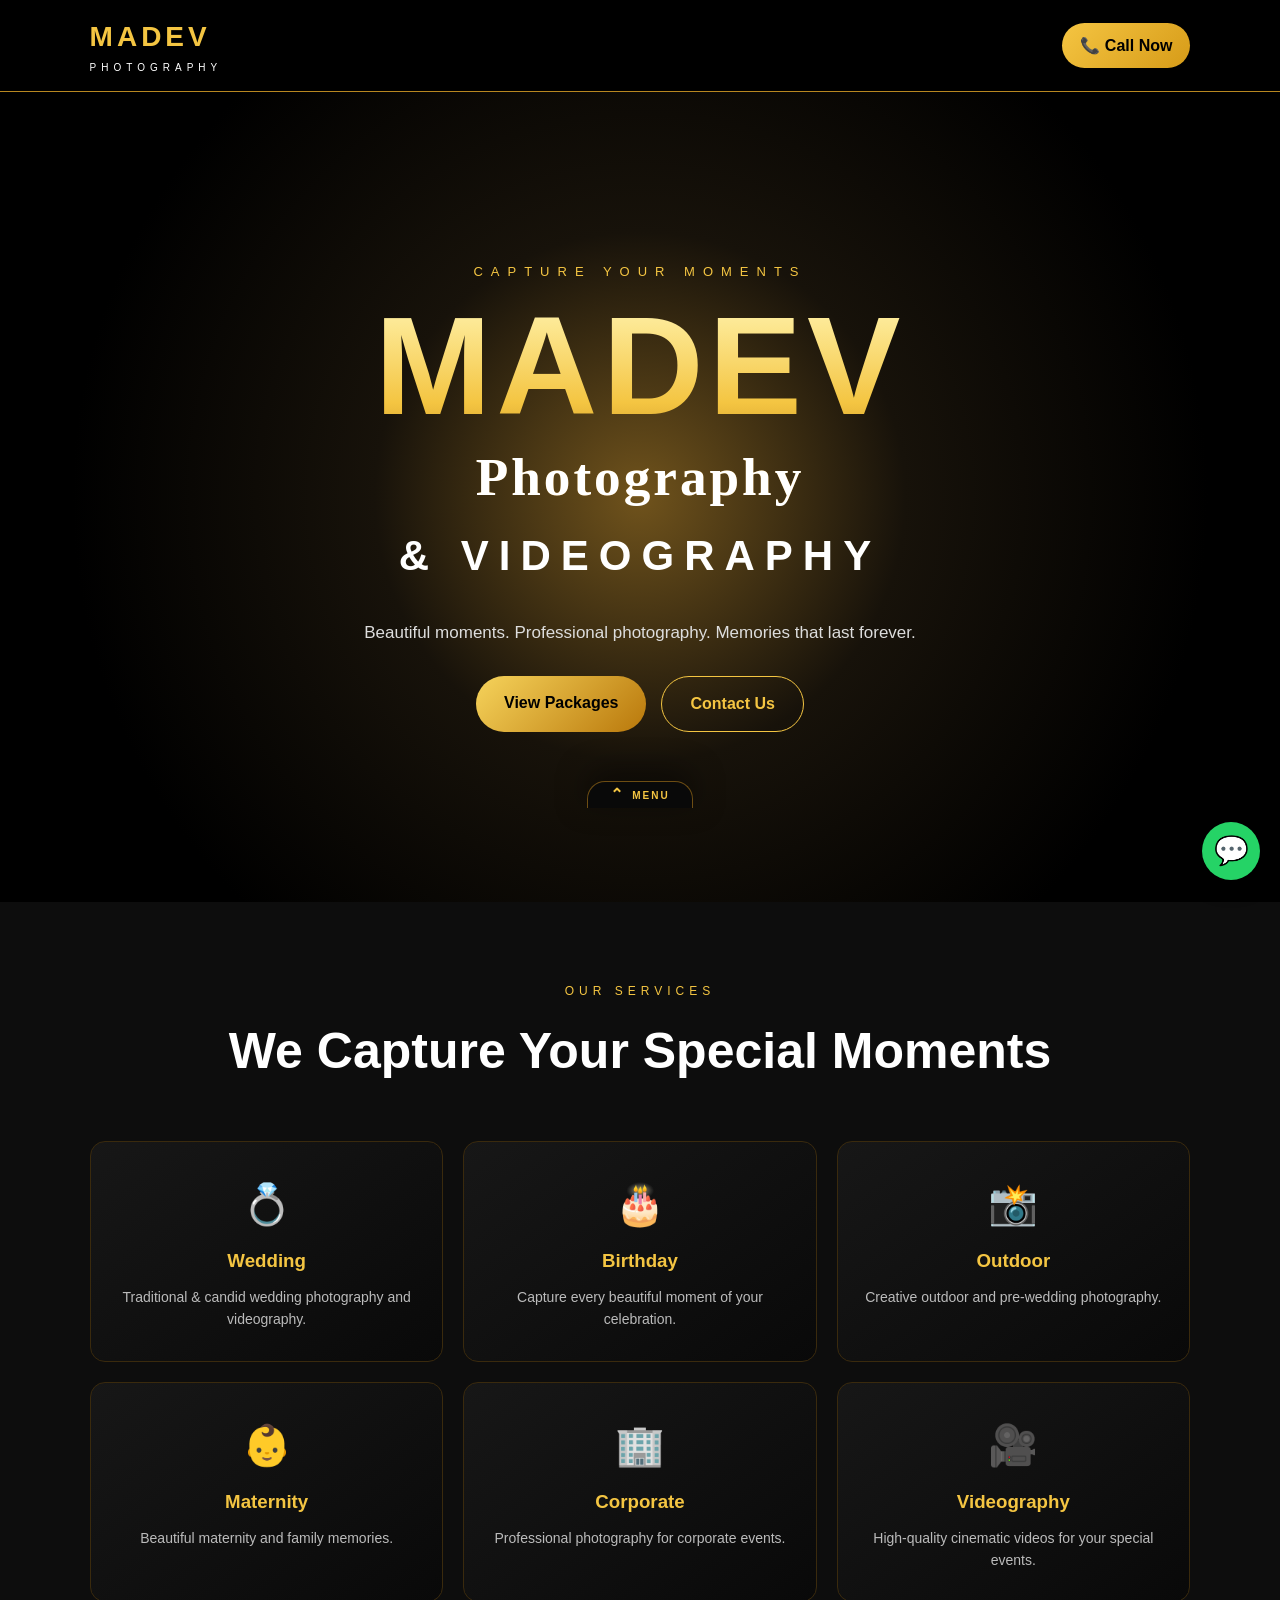
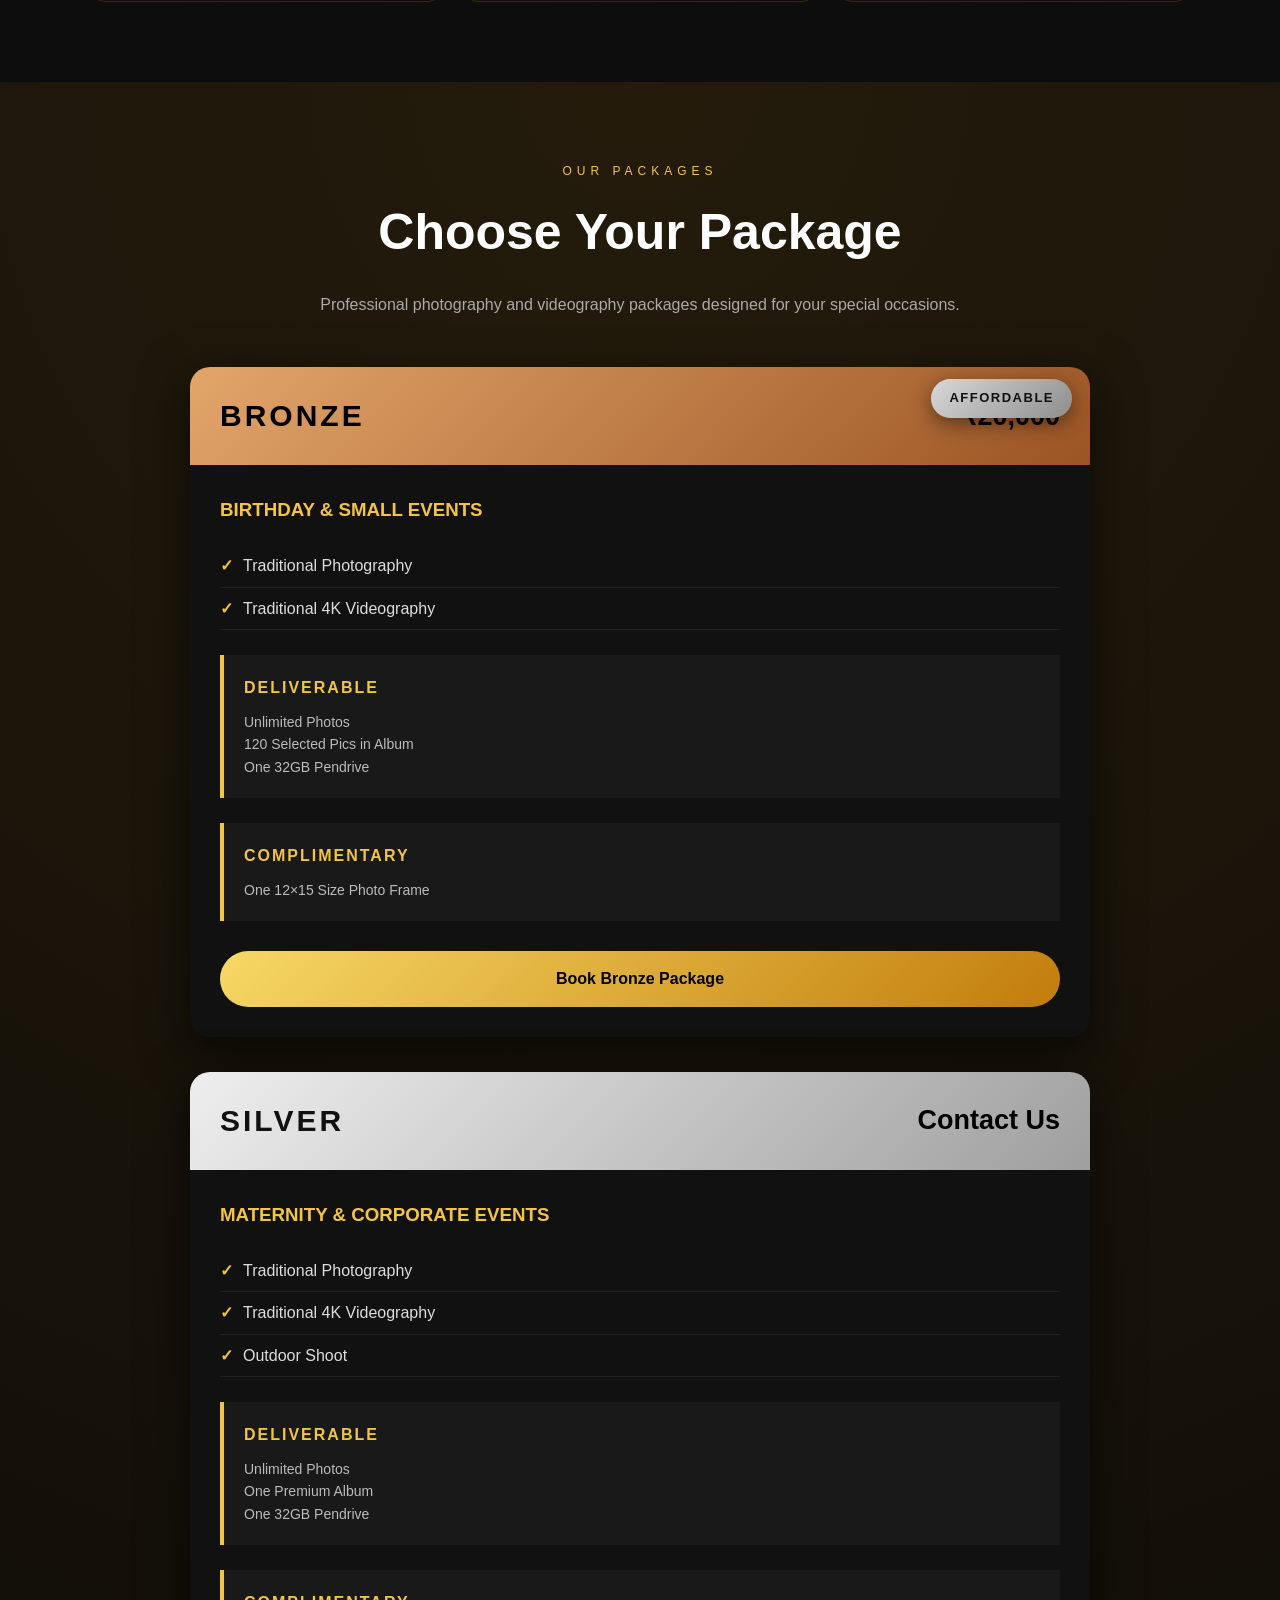
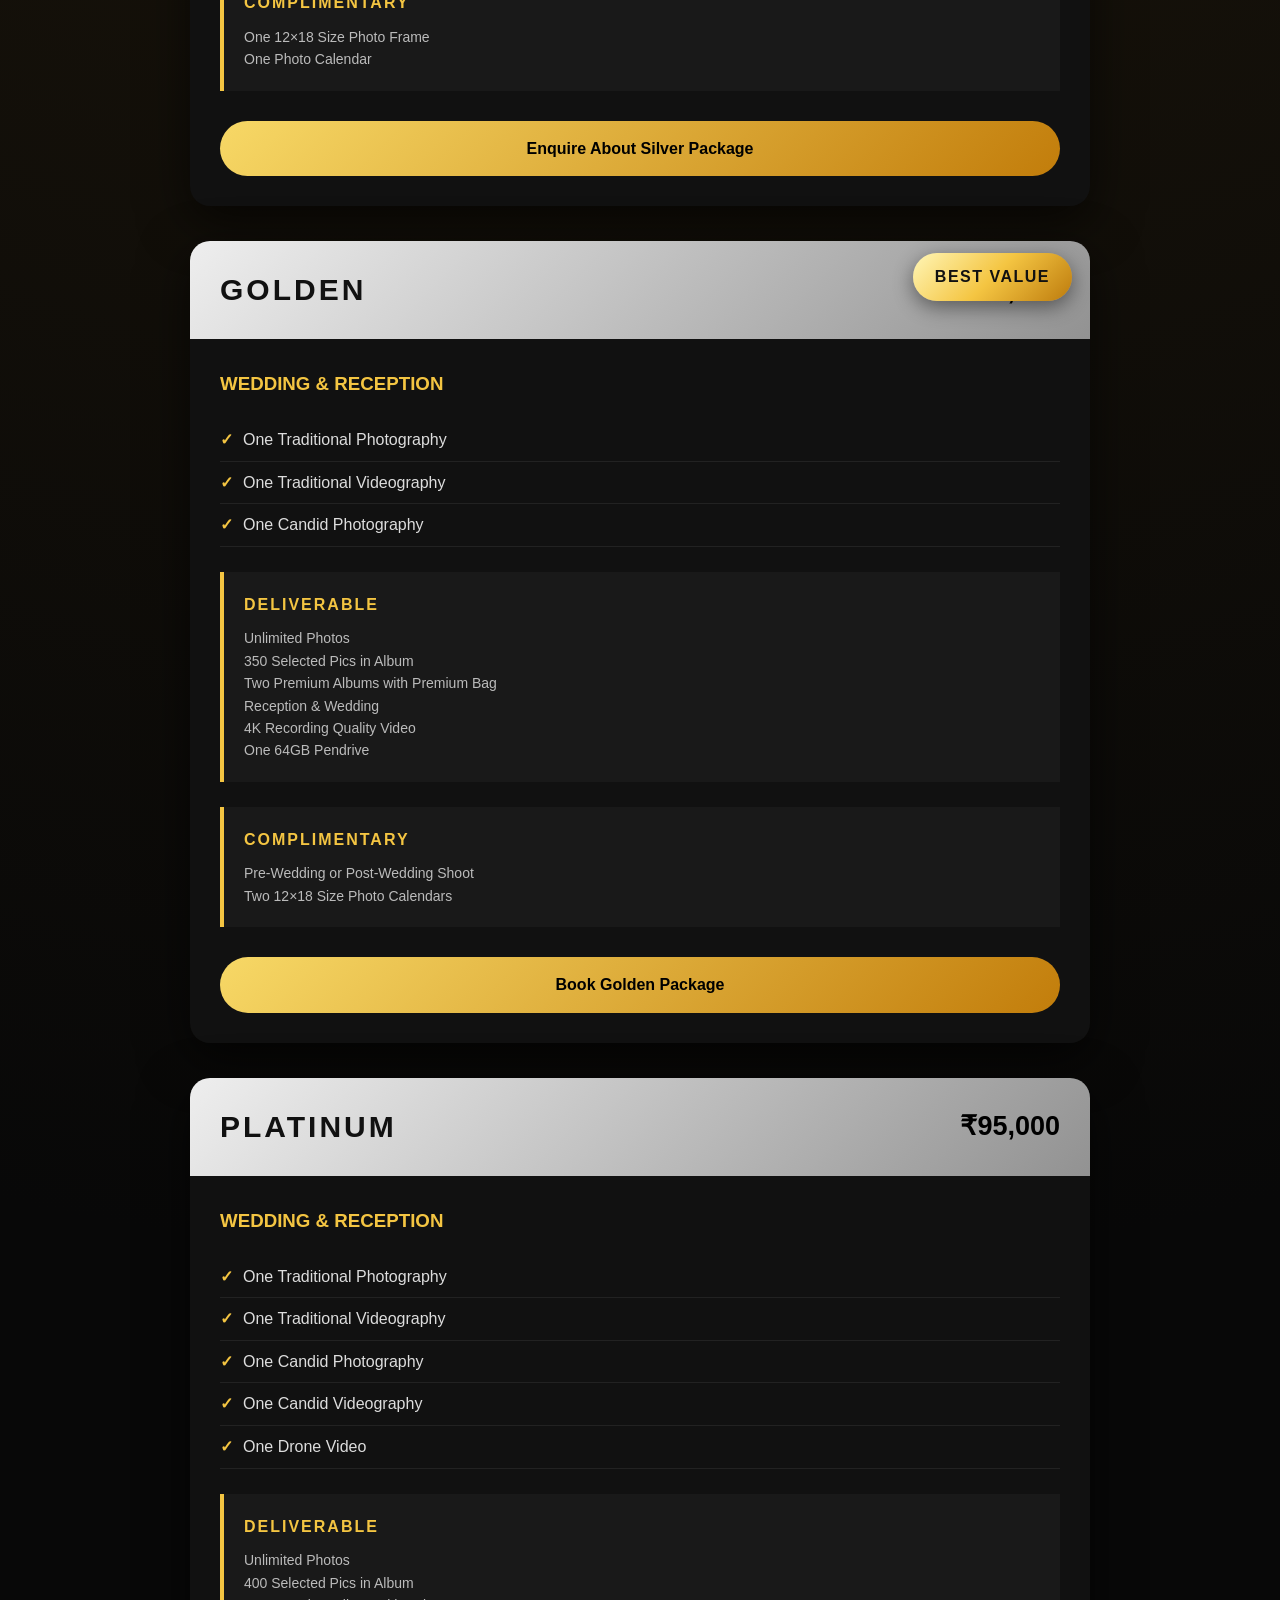
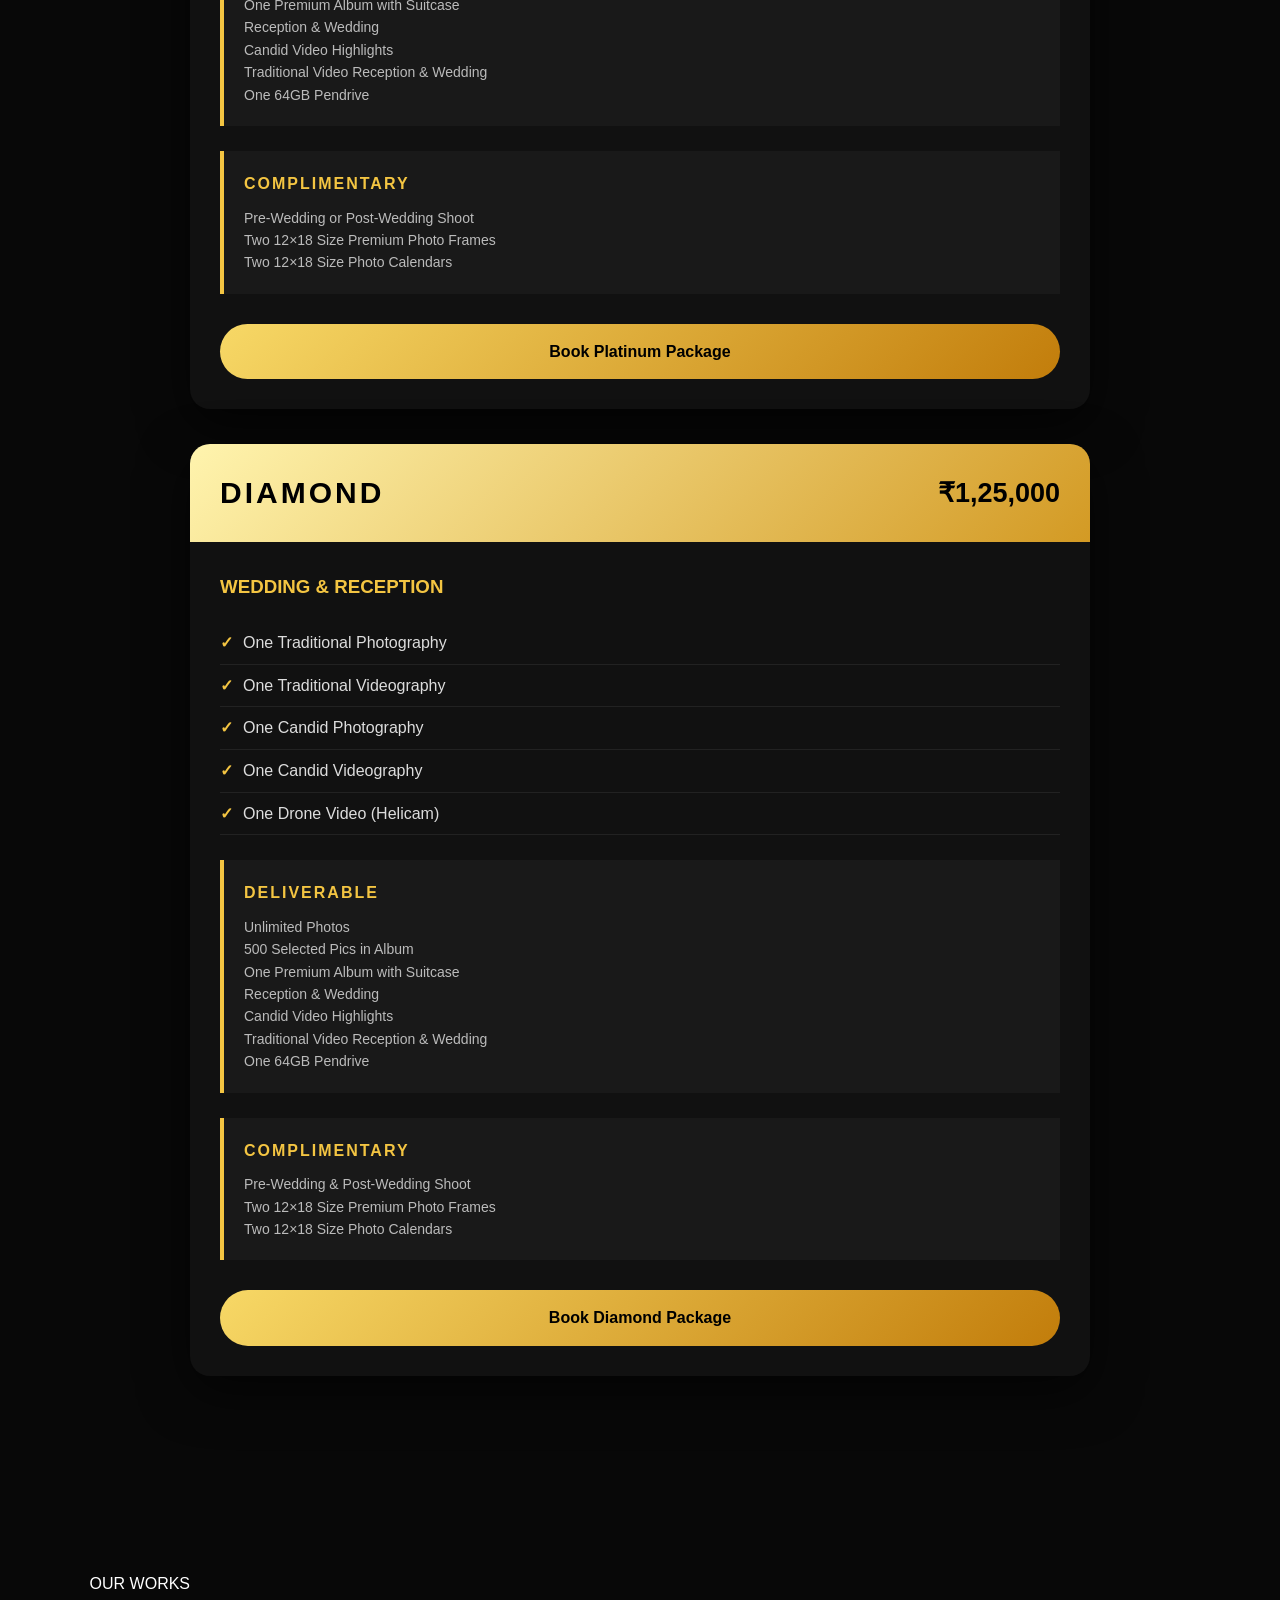
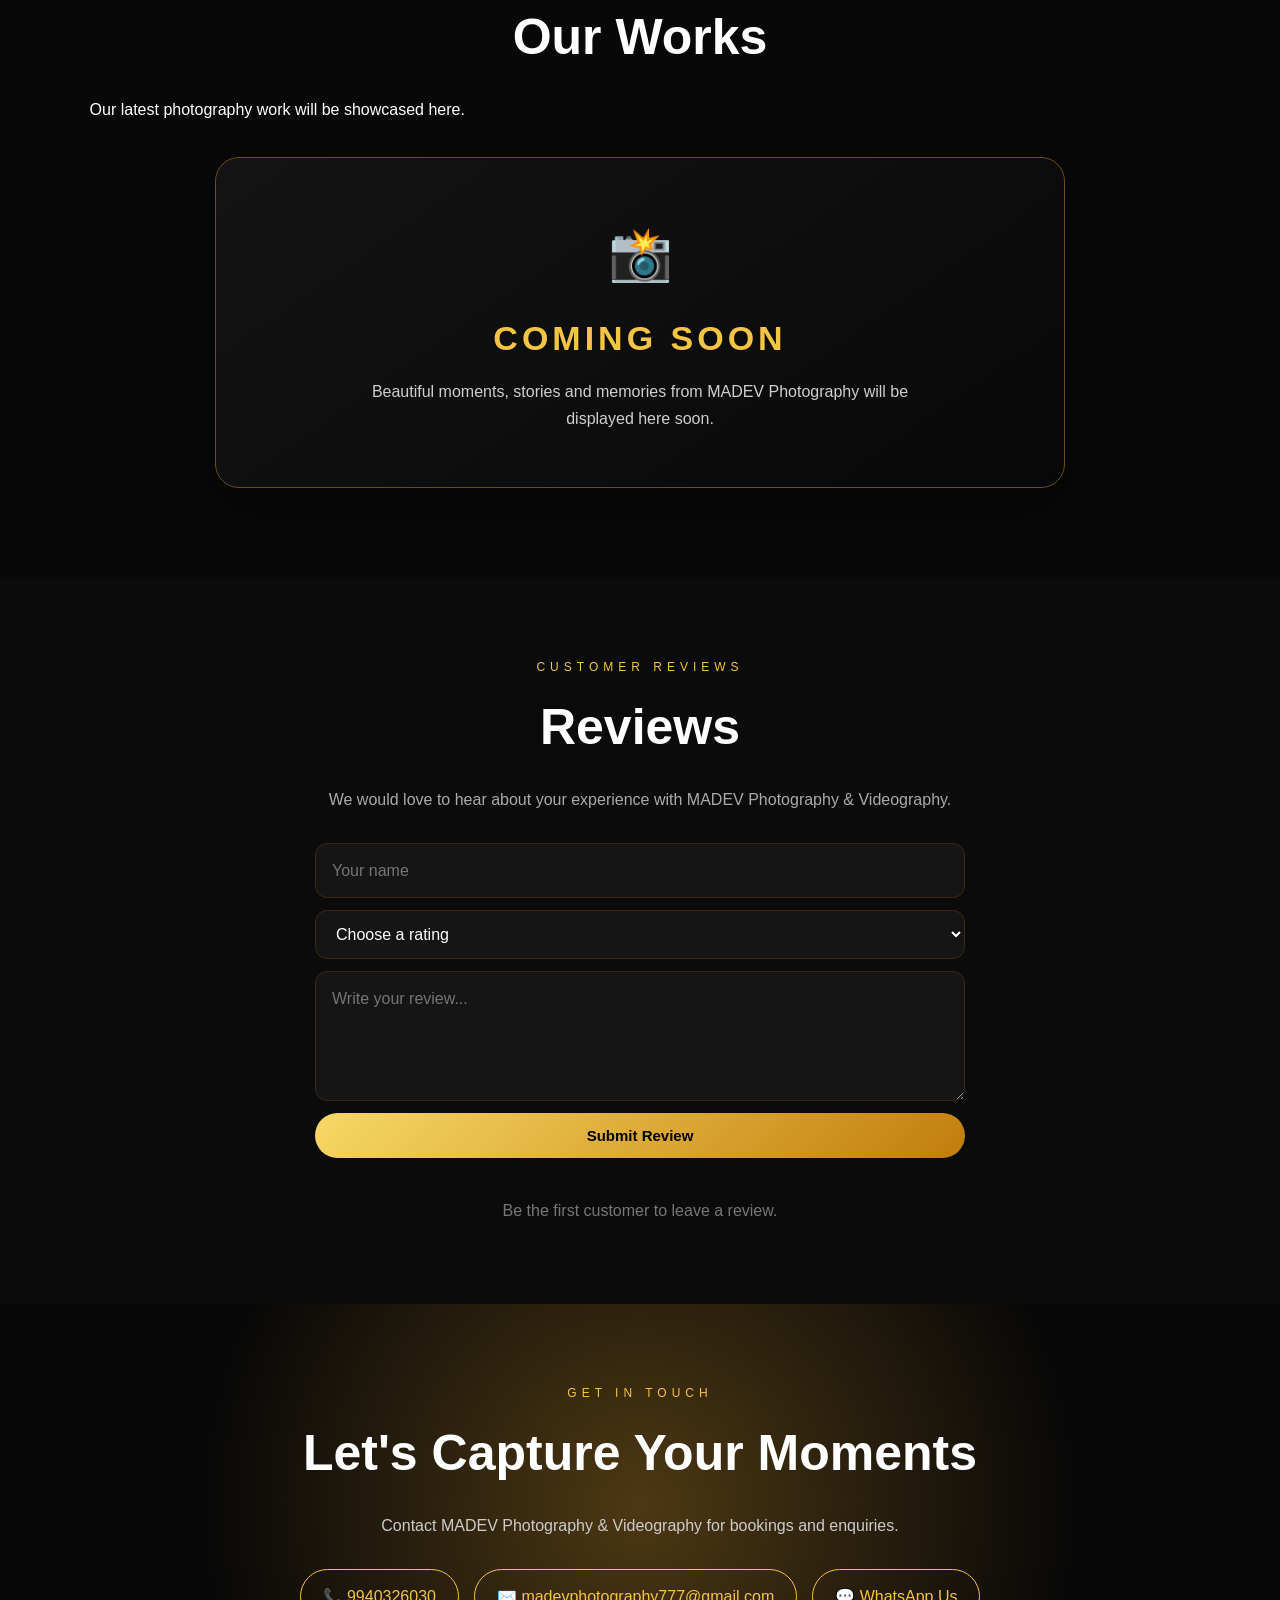
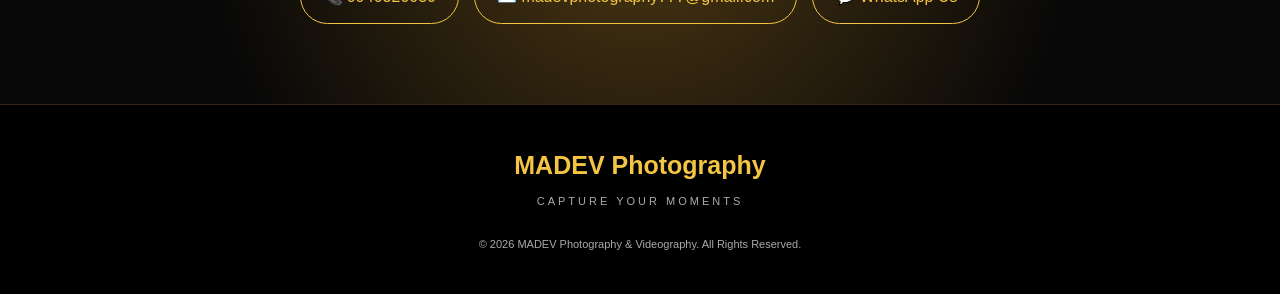
==== commit 3825aa32: "Add files via upload" ====
--- a/index.html
+++ b/index.html
@@ -48,7 +48,38 @@
   <h2>Choose Your Package</h2>
   <p class="package-intro">Professional photography and videography packages designed for your special occasions.</p>
 
-  <div class="package">
+  <div class="package bronze">
+    <div class="package-badge affordable">AFFORDABLE</div>
+    <div class="package-top"><span class="package-name">BRONZE</span><span class="package-price">₹20,000</span></div>
+    <div class="package-content">
+      <h3>Birthday &amp; Small Events</h3>
+      <ul>
+        <li>Traditional Photography</li>
+        <li>Traditional 4K Videography</li>
+      </ul>
+      <div class="included"><h4>DELIVERABLE</h4><p>Unlimited Photos<br>120 Selected Pics in Album<br>One 32GB Pendrive</p></div>
+      <div class="complimentary"><h4>COMPLIMENTARY</h4><p>One 12×15 Size Photo Frame</p></div>
+    </div>
+    <a href="tel:9940326030" class="package-btn">Book Bronze Package</a>
+  </div>
+
+  <div class="package silver">
+    <div class="package-top"><span class="package-name">SILVER</span><span class="package-price">Contact Us</span></div>
+    <div class="package-content">
+      <h3>Maternity &amp; Corporate Events</h3>
+      <ul>
+        <li>Traditional Photography</li>
+        <li>Traditional 4K Videography</li>
+        <li>Outdoor Shoot</li>
+      </ul>
+      <div class="included"><h4>DELIVERABLE</h4><p>Unlimited Photos<br>One Premium Album<br>One 32GB Pendrive</p></div>
+      <div class="complimentary"><h4>COMPLIMENTARY</h4><p>One 12×18 Size Photo Frame<br>One Photo Calendar</p></div>
+    </div>
+    <a href="tel:9940326030" class="package-btn">Enquire About Silver Package</a>
+  </div>
+
+  <div class="package platinum">
+    <div class="package-badge best-value">BEST VALUE</div>
     <div class="package-top"><span class="package-name">GOLDEN</span><span class="package-price">₹60,000</span></div>
     <div class="package-content">
       <h3>Wedding &amp; Reception</h3>
@@ -98,15 +129,16 @@
   </div>
 </section>
 
-<section class="gallery" id="our-works">
-  <p class="section-label">OUR WORKS</p>
-  <h2>Our Works</h2>
-  <p class="works-intro">Four lucky customers get one of their photos displayed each month.</p>
-  <div class="gallery-grid works-grid">
-    <figure class="gallery-box"><img src="images/our-work-1.jpg" alt="MADEV Photography customer work 1" loading="lazy"></figure>
-    <figure class="gallery-box"><img src="images/our-work-2.jpg" alt="MADEV Photography customer work 2" loading="lazy"></figure>
-    <figure class="gallery-box"><img src="images/our-work-3.jpg" alt="MADEV Photography customer work 3" loading="lazy"></figure>
-    <figure class="gallery-box"><img src="images/our-work-4.jpg" alt="MADEV Photography customer work 4" loading="lazy"></figure>
+<section id="our-works" class="section works-section">
+  <div class="section-heading">
+    <span class="eyebrow">OUR WORKS</span>
+    <h2>Our Works</h2>
+    <p>Our latest photography work will be showcased here.</p>
+  </div>
+  <div class="coming-soon-card">
+    <div class="coming-soon-icon">📸</div>
+    <h3>COMING SOON</h3>
+    <p>Beautiful moments, stories and memories from MADEV Photography will be displayed here soon.</p>
   </div>
 </section>
 
--- a/style.css
+++ b/style.css
@@ -43,6 +43,15 @@
 .included h4,.complimentary h4{color:#f4c542;margin-bottom:10px;letter-spacing:2px}
 .included p,.complimentary p{color:#bbb;font-size:14px}
 .package-btn{display:block;margin:0 30px 30px;padding:15px;text-align:center;text-decoration:none;color:#000;background:linear-gradient(135deg,#f7d866,#c27d0b);border-radius:30px;font-weight:bold}
+
+.package{position:relative}
+.package-badge{position:absolute;top:12px;right:18px;z-index:2;padding:9px 18px;border-radius:30px;font-size:13px;font-weight:900;letter-spacing:1.5px;box-shadow:0 6px 20px rgba(0,0,0,.45)}
+.best-value{background:linear-gradient(135deg,#fff6b7,#f4c542,#bd7b0d);color:#111;font-size:16px;padding:11px 22px}
+.affordable{background:linear-gradient(135deg,#d8d8d8,#8e8e8e);color:#111}
+.bronze .package-top{background:linear-gradient(135deg,#e2a56a,#9b5424)}
+.silver .package-top{background:linear-gradient(135deg,#eeeeee,#9f9f9f)}
+.silver .package-name{color:#111}
+
 .platinum .package-top{background:linear-gradient(135deg,#eeeeee,#929292)}
 .platinum .package-name{color:#111}
 .diamond .package-top{background:linear-gradient(135deg,#fff4ae,#d39a24)}
@@ -130,3 +139,38 @@
   .nav-handle{padding:7px 18px 6px}
   .whatsapp{right:12px;bottom:12px;width:52px;height:52px;font-size:24px}
 }
+
+@media(max-width:768px){.package-badge{top:8px;right:10px;padding:7px 12px;font-size:10px}.best-value{font-size:12px;padding:8px 14px}}
+
+/* Our Works - Coming Soon */
+.coming-soon-card{
+  max-width:850px;
+  margin:35px auto 10px;
+  min-height:300px;
+  padding:55px 30px;
+  display:flex;
+  flex-direction:column;
+  align-items:center;
+  justify-content:center;
+  text-align:center;
+  border:1px solid #6d4d13;
+  border-radius:24px;
+  background:linear-gradient(145deg,rgba(20,20,20,.96),rgba(8,8,8,.98));
+  box-shadow:0 18px 45px rgba(0,0,0,.4);
+}
+.coming-soon-icon{
+  font-size:52px;
+  margin-bottom:15px;
+}
+.coming-soon-card h3{
+  margin:0 0 12px;
+  font-size:34px;
+  letter-spacing:4px;
+  color:#f4c542;
+}
+.coming-soon-card p{
+  max-width:600px;
+  margin:0;
+  color:#cfcfcf;
+  line-height:1.7;
+}
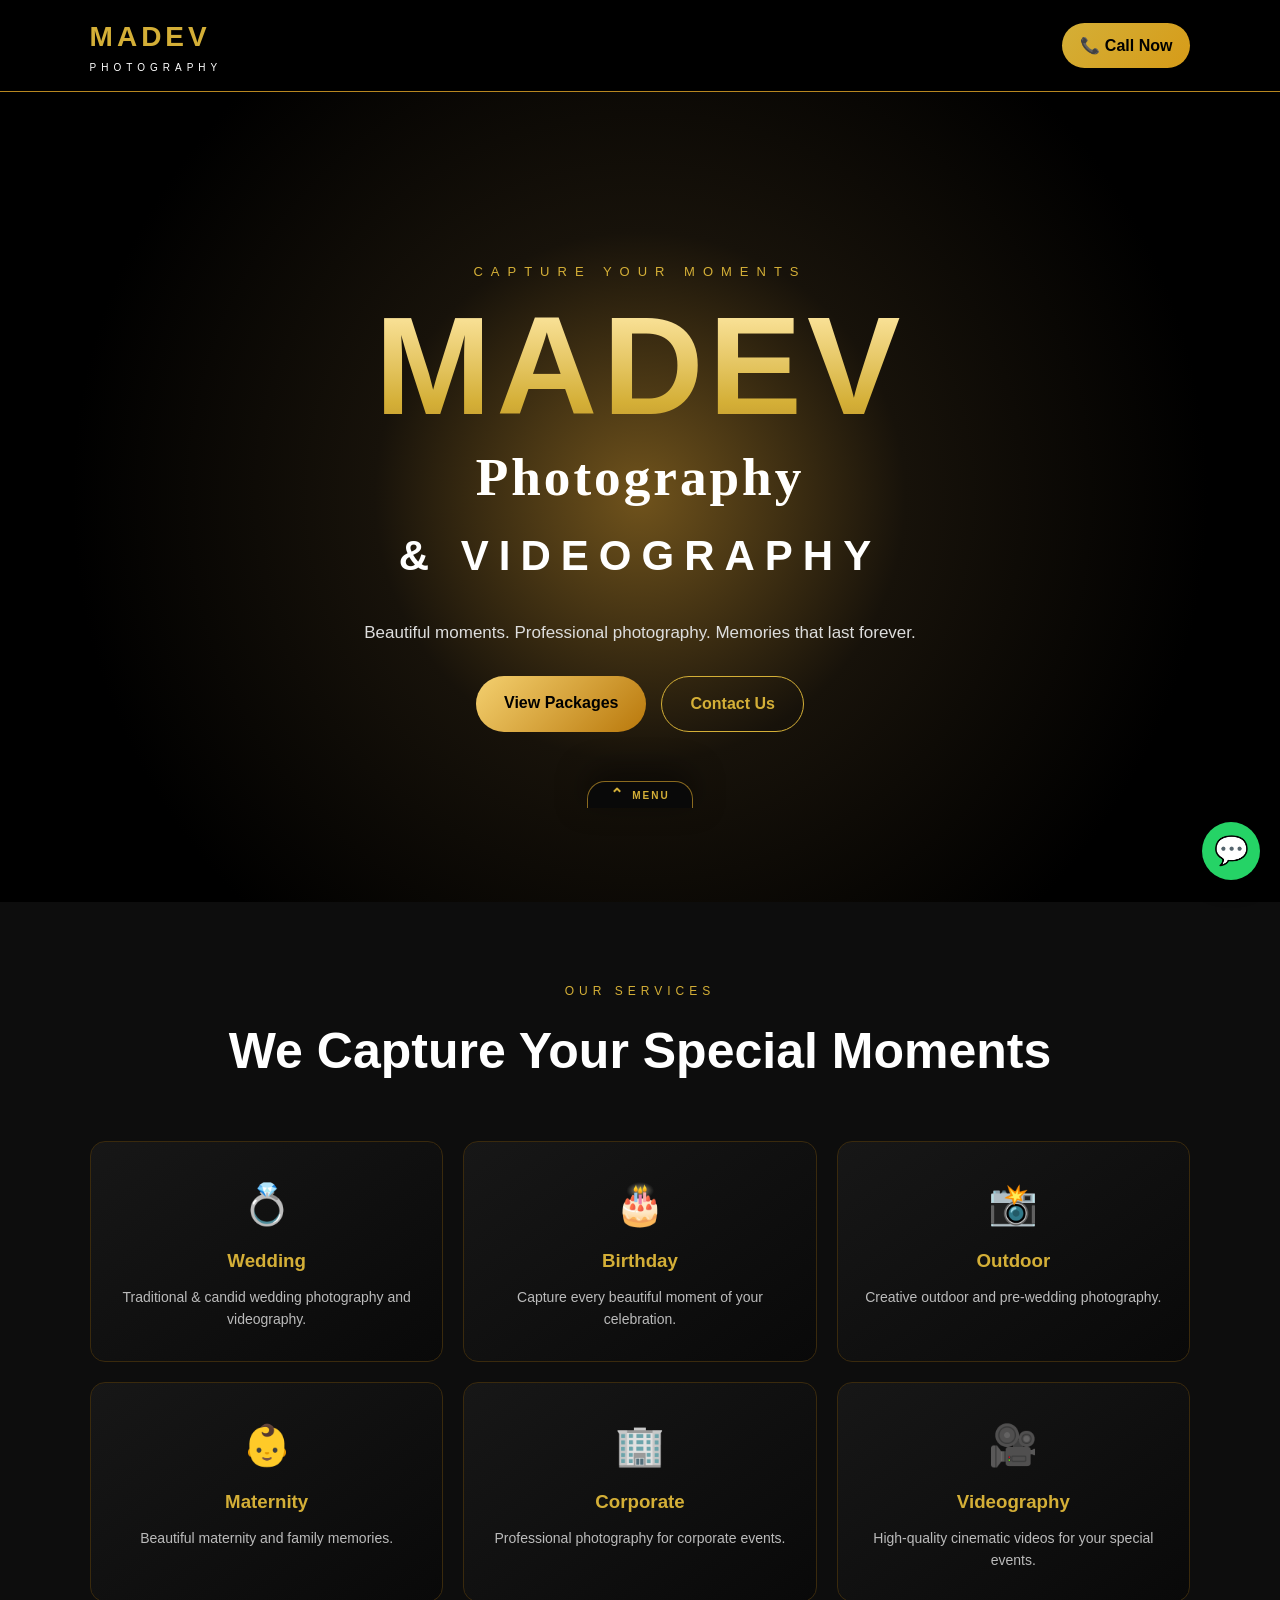
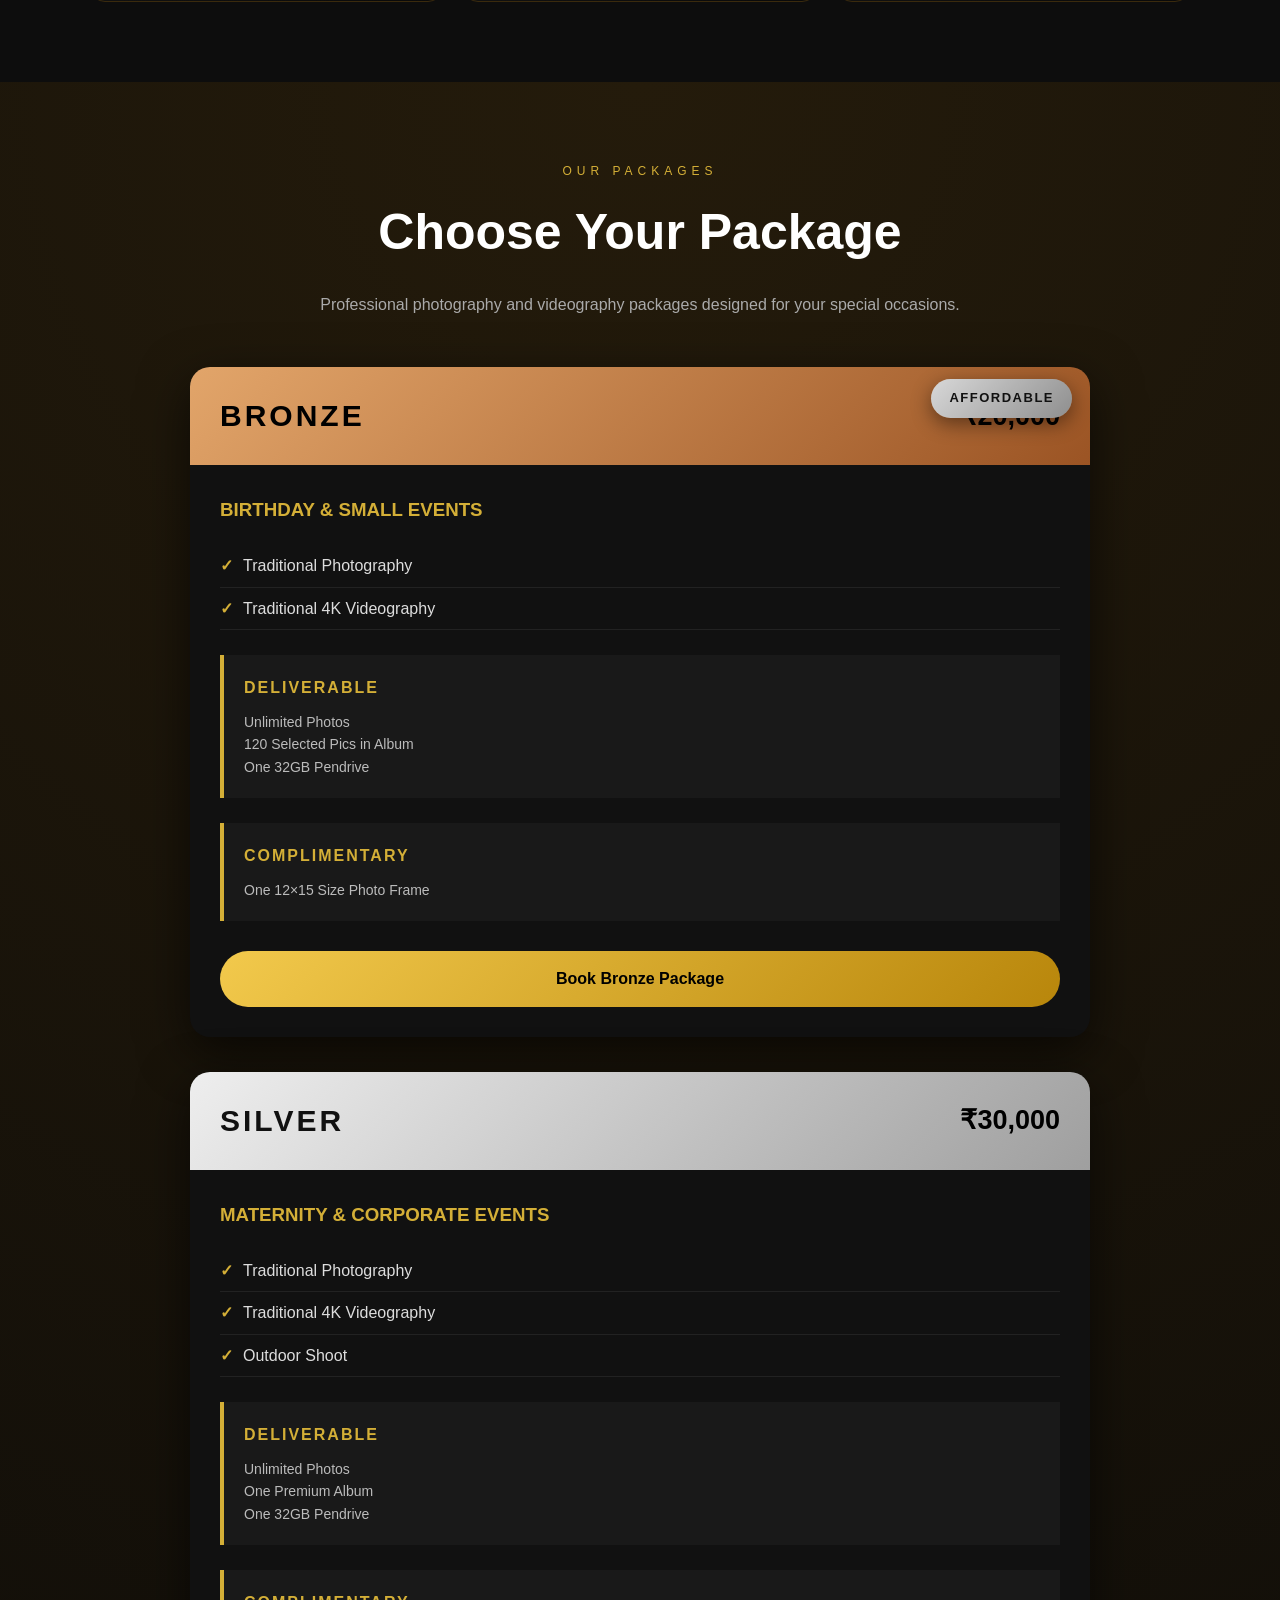
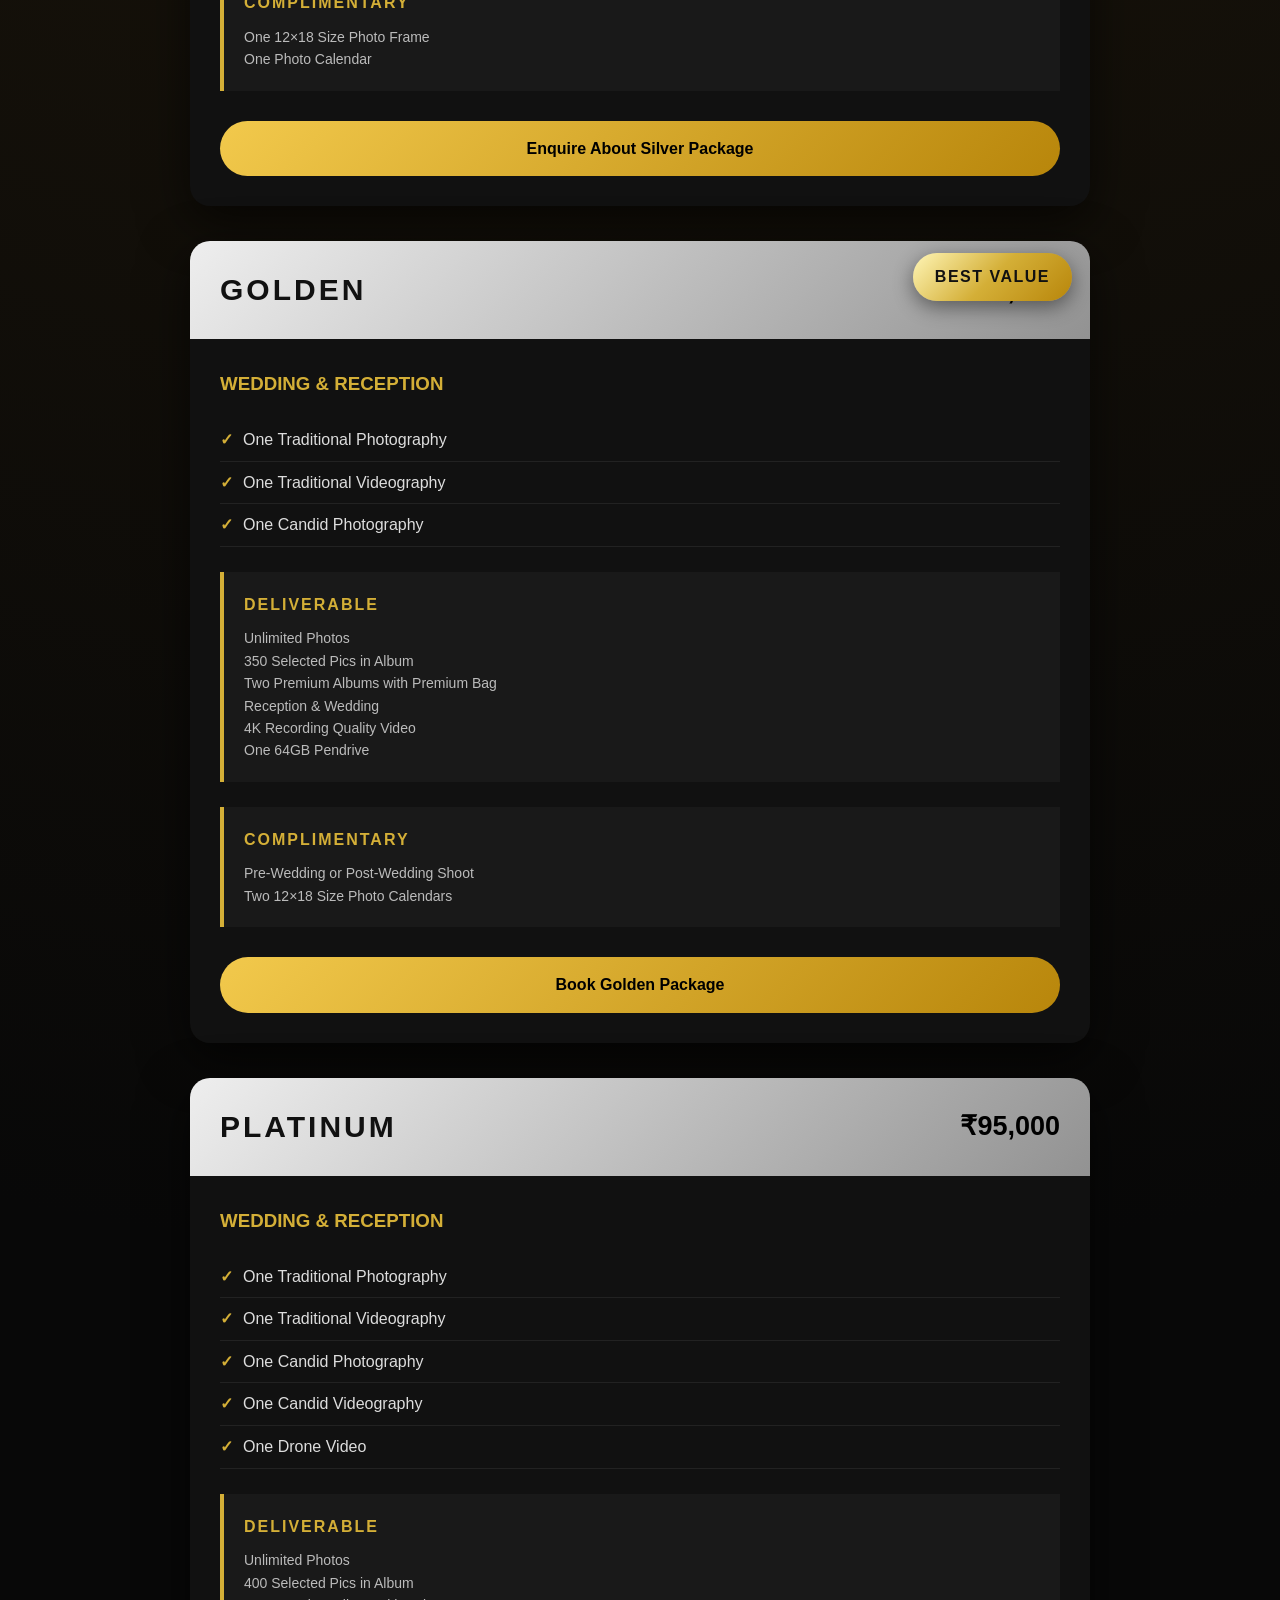
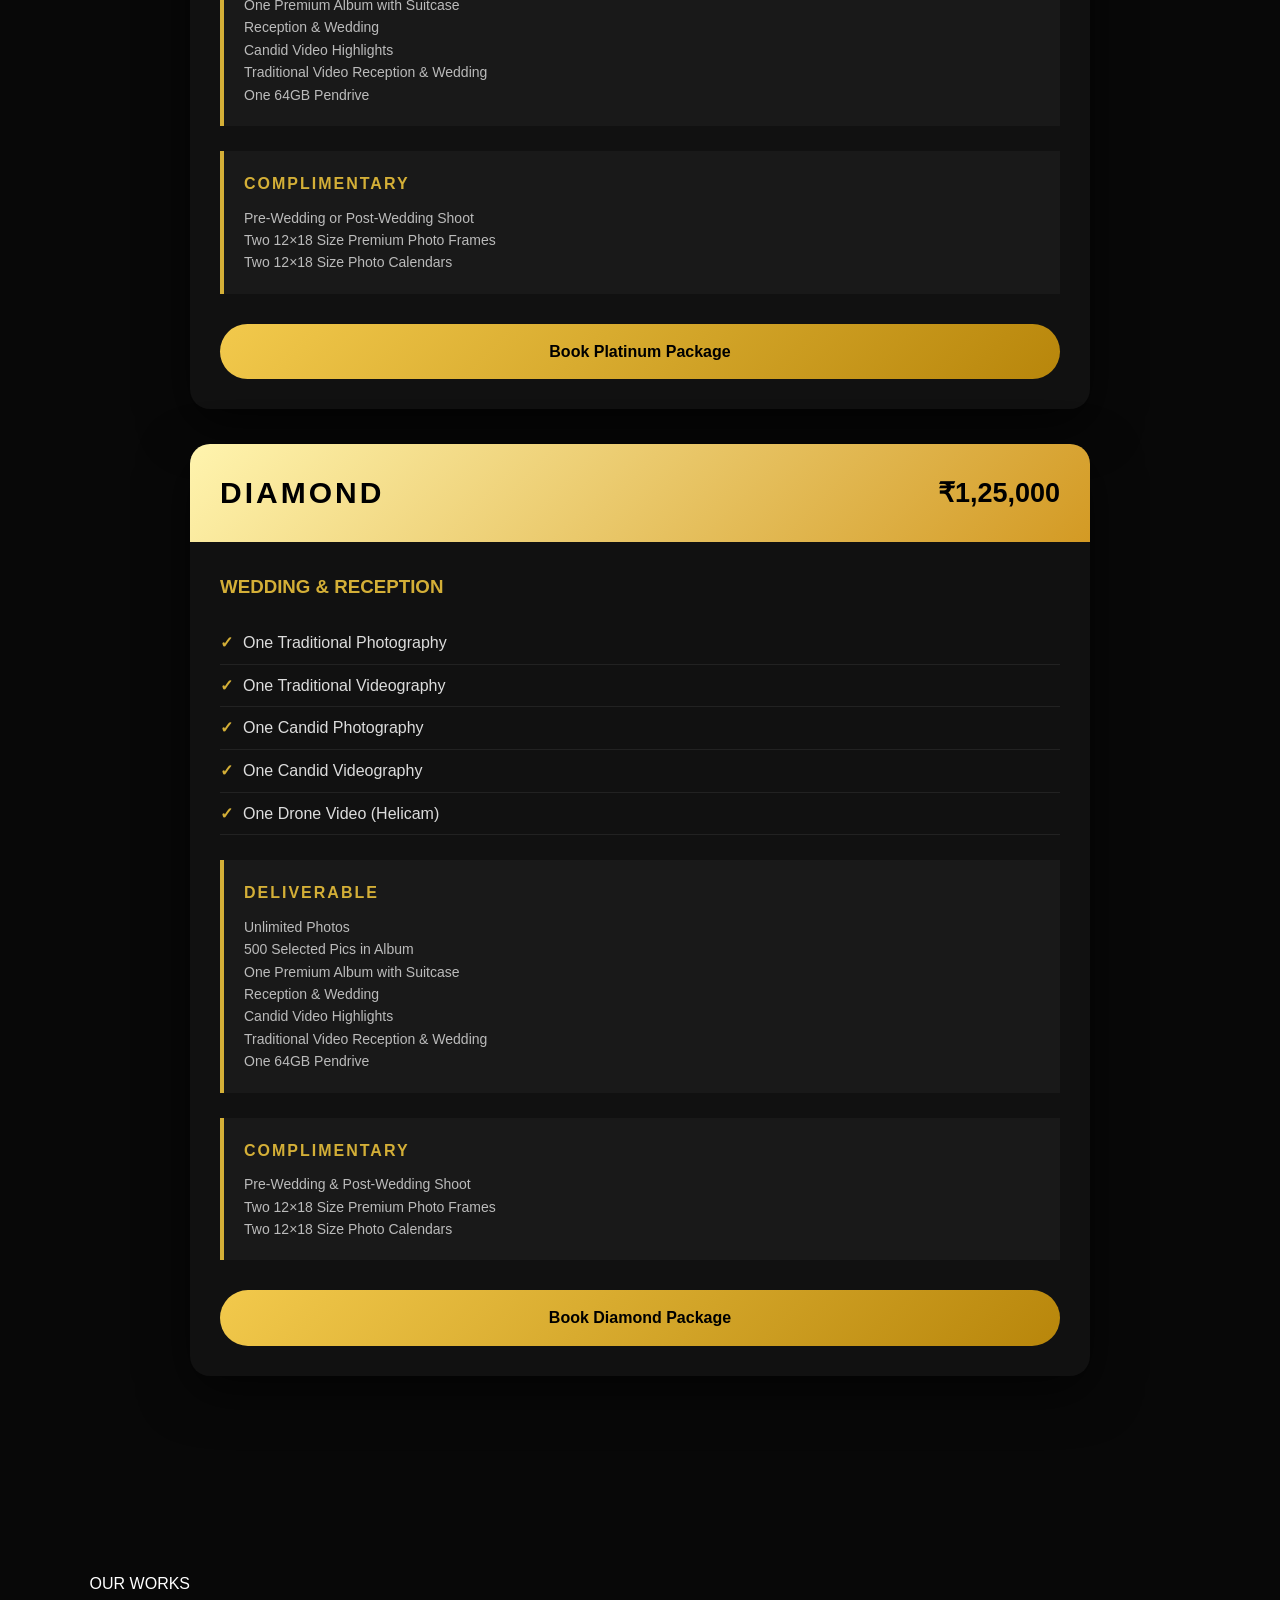
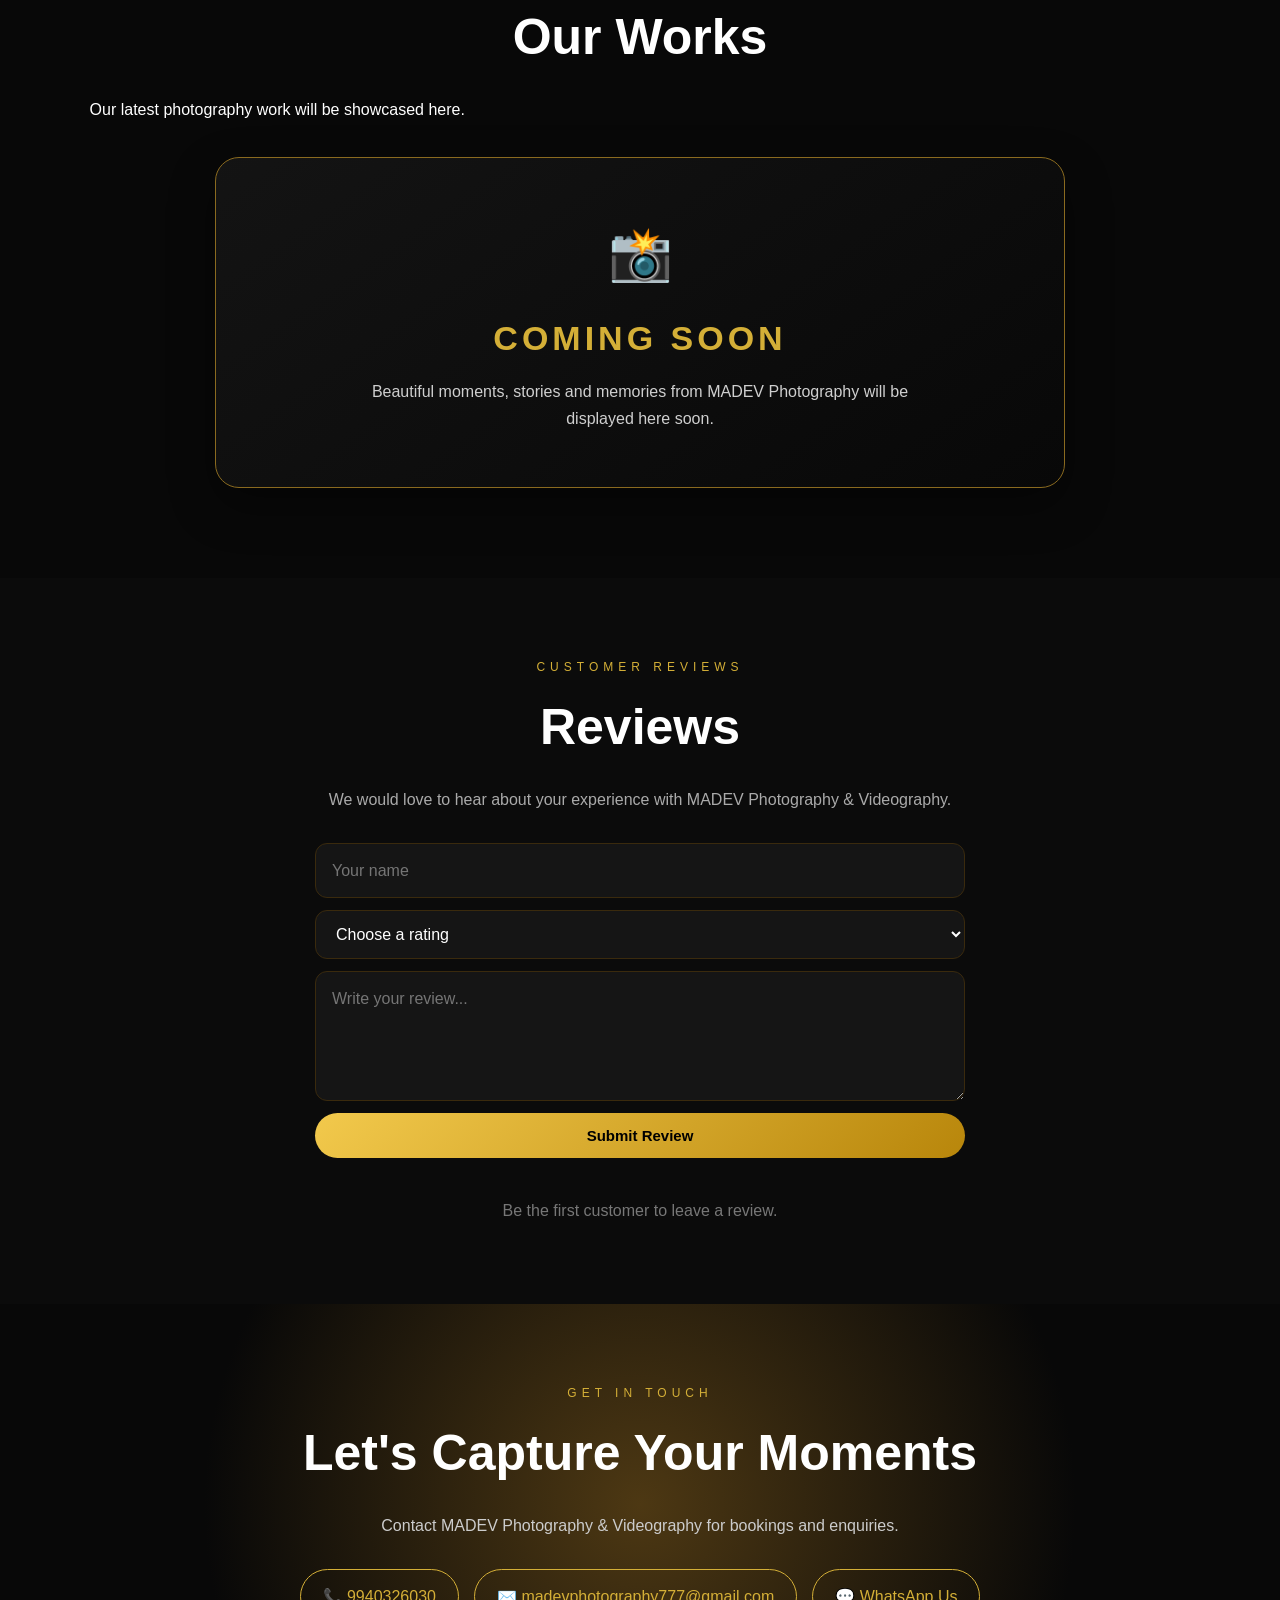
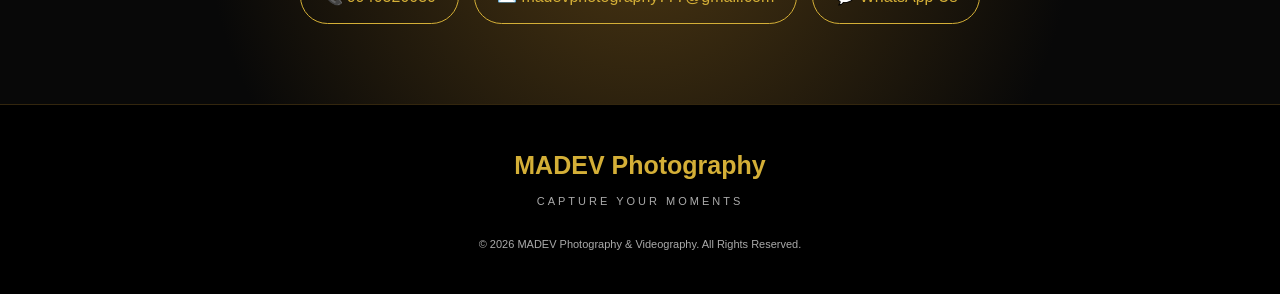
==== commit 79c60142: "Add files via upload" ====
--- a/index.html
+++ b/index.html
@@ -64,7 +64,7 @@
   </div>
 
   <div class="package silver">
-    <div class="package-top"><span class="package-name">SILVER</span><span class="package-price">Contact Us</span></div>
+    <div class="package-top"><span class="package-name">SILVER</span><span class="package-price">₹30,000</span></div>
     <div class="package-content">
       <h3>Maternity &amp; Corporate Events</h3>
       <ul>
--- a/style.css
+++ b/style.css
@@ -3,50 +3,50 @@
 body{font-family:Arial,Helvetica,sans-serif;background:#080808;color:#fff;line-height:1.6;padding-left:0}
 .header{position:sticky;top:0;z-index:1000;display:flex;justify-content:space-between;align-items:center;padding:15px 7%;background:rgba(0,0,0,.95);border-bottom:1px solid #b88720}
 .logo{display:flex;flex-direction:column}
-.logo-main{font-size:28px;font-weight:900;letter-spacing:4px;color:#f4c542}
+.logo-main{font-size:28px;font-weight:900;letter-spacing:4px;color:#D4AF37}
 .logo-sub{font-size:10px;letter-spacing:5px}
-.call-btn{text-decoration:none;color:#000;background:linear-gradient(135deg,#f5c542,#d69b18);padding:10px 18px;border-radius:30px;font-weight:bold}
+.call-btn{text-decoration:none;color:#000;background:linear-gradient(135deg,#D4AF37,#d69b18);padding:10px 18px;border-radius:30px;font-weight:bold}
 .hero{min-height:90vh;display:flex;justify-content:center;align-items:center;text-align:center;padding:80px 20px;background:radial-gradient(circle at center,#70531c 0%,#17120a 35%,#000 75%)}
 .hero-content{max-width:900px}
-.small-title{color:#f4c542;letter-spacing:8px;font-size:13px;margin-bottom:20px}
-.hero h1{font-size:clamp(55px,12vw,140px);line-height:.9;letter-spacing:5px;background:linear-gradient(180deg,#fff1a8,#f4c542,#a86d0b);-webkit-background-clip:text;color:transparent}
+.small-title{color:#D4AF37;letter-spacing:8px;font-size:13px;margin-bottom:20px}
+.hero h1{font-size:clamp(55px,12vw,140px);line-height:.9;letter-spacing:5px;background:linear-gradient(180deg,#FFE9A6,#D4AF37,#996515);-webkit-background-clip:text;color:transparent}
 .hero h1 span{display:block;font-family:cursive;font-size:.38em;color:#fff;-webkit-text-fill-color:#fff;letter-spacing:3px;margin-top:25px}
 .hero h2{margin-top:20px;font-size:clamp(20px,4vw,42px);letter-spacing:10px}
 .hero-text{max-width:600px;margin:30px auto;color:#ddd;font-size:17px}
 .hero-buttons{display:flex;justify-content:center;gap:15px;flex-wrap:wrap}
 .primary-btn,.secondary-btn{text-decoration:none;padding:14px 28px;border-radius:30px;font-weight:bold}
-.primary-btn{background:linear-gradient(135deg,#f6d35b,#b9780b);color:#000}
-.secondary-btn{border:1px solid #f4c542;color:#f4c542}
+.primary-btn{background:linear-gradient(135deg,#F4D06F,#b9780b);color:#000}
+.secondary-btn{border:1px solid #D4AF37;color:#D4AF37}
 section{padding:80px 7%}
-.section-label{color:#f4c542;letter-spacing:5px;font-size:12px;text-align:center;margin-bottom:10px}
+.section-label{color:#D4AF37;letter-spacing:5px;font-size:12px;text-align:center;margin-bottom:10px}
 section h2{text-align:center;font-size:clamp(30px,5vw,50px);margin-bottom:20px}
 .services,.gallery{background:#0d0d0d}
 .service-grid{max-width:1100px;margin:50px auto 0;display:grid;grid-template-columns:repeat(3,1fr);gap:20px}
 .service-card{padding:30px 20px;text-align:center;background:linear-gradient(145deg,#171717,#090909);border:1px solid #3a2a0d;border-radius:15px;transition:.3s}
-.service-card:hover{transform:translateY(-8px);border-color:#f4c542}
+.service-card:hover{transform:translateY(-8px);border-color:#D4AF37}
 .service-icon{font-size:40px;margin-bottom:10px}
-.service-card h3{color:#f4c542;margin-bottom:10px}
+.service-card h3{color:#D4AF37;margin-bottom:10px}
 .service-card p{color:#bbb;font-size:14px}
 .packages{background:radial-gradient(circle at top,#241b0b,#080808 60%)}
 .package-intro{max-width:650px;text-align:center;color:#aaa;margin:0 auto 50px}
 .package{max-width:900px;margin:35px auto;border-radius:20px;overflow:hidden;background:#111;box-shadow:0 15px 50px rgba(0,0,0,.6);transition:.3s}
 .package:hover{transform:translateY(-6px)}
-.package-top{display:flex;justify-content:space-between;align-items:center;padding:25px 30px;background:linear-gradient(135deg,#f8d86b,#c28717);color:#000}
+.package-top{display:flex;justify-content:space-between;align-items:center;padding:25px 30px;background:linear-gradient(135deg,#f8d86b,#B8860B);color:#000}
 .package-name{font-size:30px;font-weight:900;letter-spacing:3px}
 .package-price{font-size:27px;font-weight:900}
 .package-content{padding:30px}
-.package-content h3{color:#f4c542;text-transform:uppercase;margin-bottom:20px}
+.package-content h3{color:#D4AF37;text-transform:uppercase;margin-bottom:20px}
 .package ul{list-style:none;margin-bottom:25px}
 .package li{padding:8px 0;border-bottom:1px solid #222;color:#ddd}
-.package li::before{content:"✓";color:#f4c542;font-weight:bold;margin-right:10px}
-.included,.complimentary{margin-top:25px;padding:20px;background:#191919;border-left:4px solid #f4c542}
-.included h4,.complimentary h4{color:#f4c542;margin-bottom:10px;letter-spacing:2px}
+.package li::before{content:"✓";color:#D4AF37;font-weight:bold;margin-right:10px}
+.included,.complimentary{margin-top:25px;padding:20px;background:#191919;border-left:4px solid #D4AF37}
+.included h4,.complimentary h4{color:#D4AF37;margin-bottom:10px;letter-spacing:2px}
 .included p,.complimentary p{color:#bbb;font-size:14px}
-.package-btn{display:block;margin:0 30px 30px;padding:15px;text-align:center;text-decoration:none;color:#000;background:linear-gradient(135deg,#f7d866,#c27d0b);border-radius:30px;font-weight:bold}
+.package-btn{display:block;margin:0 30px 30px;padding:15px;text-align:center;text-decoration:none;color:#000;background:linear-gradient(135deg,#F2C94C,#B8860B);border-radius:30px;font-weight:bold}
 
 .package{position:relative}
 .package-badge{position:absolute;top:12px;right:18px;z-index:2;padding:9px 18px;border-radius:30px;font-size:13px;font-weight:900;letter-spacing:1.5px;box-shadow:0 6px 20px rgba(0,0,0,.45)}
-.best-value{background:linear-gradient(135deg,#fff6b7,#f4c542,#bd7b0d);color:#111;font-size:16px;padding:11px 22px}
+.best-value{background:linear-gradient(135deg,#fff6b7,#D4AF37,#B8860B);color:#111;font-size:16px;padding:11px 22px}
 .affordable{background:linear-gradient(135deg,#d8d8d8,#8e8e8e);color:#111}
 .bronze .package-top{background:linear-gradient(135deg,#e2a56a,#9b5424)}
 .silver .package-top{background:linear-gradient(135deg,#eeeeee,#9f9f9f)}
@@ -65,40 +65,40 @@
 .review-form{max-width:650px;margin:0 auto 40px;display:grid;gap:12px;text-align:left}
 .review-form input,.review-form select,.review-form textarea{width:100%;padding:14px 16px;border:1px solid #3a2a0d;border-radius:12px;background:#151515;color:#fff;font:inherit;outline:none}
 .review-form textarea{min-height:130px;resize:vertical}
-.review-form input:focus,.review-form select:focus,.review-form textarea:focus{border-color:#f4c542}
-.review-form button{border:0;padding:14px;border-radius:28px;background:linear-gradient(135deg,#f7d866,#c27d0b);color:#000;font-weight:bold;font-size:15px;cursor:pointer}
+.review-form input:focus,.review-form select:focus,.review-form textarea:focus{border-color:#D4AF37}
+.review-form button{border:0;padding:14px;border-radius:28px;background:linear-gradient(135deg,#F2C94C,#B8860B);color:#000;font-weight:bold;font-size:15px;cursor:pointer}
 .reviews-list{max-width:800px;margin:auto;display:grid;gap:15px;text-align:left}
 .review-card{padding:20px;background:#151515;border:1px solid #34270f;border-radius:15px}
 .review-head{display:flex;justify-content:space-between;gap:15px;margin-bottom:8px}
-.review-head span{color:#f4c542;letter-spacing:2px}
+.review-head span{color:#D4AF37;letter-spacing:2px}
 .review-card p{color:#ccc}
 .no-reviews{text-align:center;color:#777}
 .contact{text-align:center;background:radial-gradient(circle at center,#4d3813,#080808 65%)}
 .contact>p:not(.section-label){max-width:600px;margin:0 auto 30px;color:#ccc}
 .contact-buttons{display:flex;justify-content:center;gap:15px;flex-wrap:wrap}
-.contact-buttons a{text-decoration:none;padding:14px 22px;border:1px solid #f4c542;border-radius:30px;color:#f4c542}
-.contact-buttons a:hover{background:#f4c542;color:#000}
+.contact-buttons a{text-decoration:none;padding:14px 22px;border:1px solid #D4AF37;border-radius:30px;color:#D4AF37}
+.contact-buttons a:hover{background:#D4AF37;color:#000}
 footer{text-align:center;padding:40px 20px;background:#000;border-top:1px solid #33260e}
-.footer-logo{font-size:25px;font-weight:bold;color:#f4c542}
+.footer-logo{font-size:25px;font-weight:bold;color:#D4AF37}
 footer p{color:#aaa;letter-spacing:3px;font-size:11px;margin-top:8px}
 footer .copyright{margin-top:25px;letter-spacing:0}
 .whatsapp{position:fixed;right:20px;bottom:20px;width:58px;height:58px;display:flex;justify-content:center;align-items:center;background:#25d366;border-radius:50%;text-decoration:none;font-size:28px;box-shadow:0 5px 20px rgba(0,0,0,.5);z-index:1999}
 
 /* Bottom pull-up navigation */
 .nav-pullup{position:fixed;left:50%;bottom:10px;transform:translateX(-50%);z-index:3000;width:min(720px,calc(100% - 24px));display:flex;flex-direction:column;align-items:center;pointer-events:none}
-.nav-handle{pointer-events:auto;border:1px solid #6d4d13;border-bottom:0;border-radius:18px 18px 0 0;background:rgba(10,10,10,.97);color:#f4c542;padding:8px 22px 7px;min-width:105px;cursor:pointer;box-shadow:0 -8px 30px rgba(0,0,0,.5);font-size:10px;font-weight:800;letter-spacing:2px;display:flex;align-items:center;justify-content:center;gap:7px}.handle-arrow{font-size:16px;line-height:10px}
-.taskbar{pointer-events:auto;width:100%;display:flex;justify-content:center;align-items:center;gap:8px;padding:10px 12px;background:rgba(10,10,10,.97);border:1px solid #5b4212;border-radius:18px;box-shadow:0 -12px 40px rgba(0,0,0,.65);backdrop-filter:blur(12px);transform:translateY(calc(100% + 20px));opacity:0;visibility:hidden;transition:transform .28s ease,opacity .2s ease,visibility .2s ease}.nav-pullup.open .taskbar{transform:translateY(0);opacity:1;visibility:visible}
-.taskbar a{display:flex;flex-direction:column;align-items:center;gap:2px;min-width:76px;color:#d8d8d8;text-decoration:none;font-size:19px;padding:6px 8px;border-radius:14px}.taskbar a span{font-size:10px;letter-spacing:.3px}.taskbar a:hover,.taskbar a:focus,.taskbar a.active{color:#f4c542;background:#1b160b}
+.nav-handle{pointer-events:auto;border:1px solid #8A6A1F;border-bottom:0;border-radius:18px 18px 0 0;background:rgba(10,10,10,.97);color:#D4AF37;padding:8px 22px 7px;min-width:105px;cursor:pointer;box-shadow:0 -8px 30px rgba(0,0,0,.5);font-size:10px;font-weight:800;letter-spacing:2px;display:flex;align-items:center;justify-content:center;gap:7px}.handle-arrow{font-size:16px;line-height:10px}
+.taskbar{pointer-events:auto;width:100%;display:flex;justify-content:center;align-items:center;gap:8px;padding:10px 12px;background:rgba(10,10,10,.97);border:1px solid #6B5415;border-radius:18px;box-shadow:0 -12px 40px rgba(0,0,0,.65);backdrop-filter:blur(12px);transform:translateY(calc(100% + 20px));opacity:0;visibility:hidden;transition:transform .28s ease,opacity .2s ease,visibility .2s ease}.nav-pullup.open .taskbar{transform:translateY(0);opacity:1;visibility:visible}
+.taskbar a{display:flex;flex-direction:column;align-items:center;gap:2px;min-width:76px;color:#d8d8d8;text-decoration:none;font-size:19px;padding:6px 8px;border-radius:14px}.taskbar a span{font-size:10px;letter-spacing:.3px}.taskbar a:hover,.taskbar a:focus,.taskbar a.active{color:#D4AF37;background:#1b160b}
 /* Offers page */
 .offers-page{min-height:calc(100vh - 170px);background:radial-gradient(circle at top,#241b0b,#080808 65%)}
 .offers-hero{text-align:center;padding:90px 20px 55px}
-.offers-hero h1{font-size:clamp(55px,10vw,110px);line-height:1;background:linear-gradient(180deg,#fff1a8,#f4c542,#a86d0b);-webkit-background-clip:text;color:transparent}
+.offers-hero h1{font-size:clamp(55px,10vw,110px);line-height:1;background:linear-gradient(180deg,#FFE9A6,#D4AF37,#996515);-webkit-background-clip:text;color:transparent}
 .offers-hero h1 span{display:block;font-family:cursive;font-size:.42em;color:#fff;-webkit-text-fill-color:#fff;margin-top:10px}
 .offers-section{padding-top:35px}
-.offer-card{max-width:700px;margin:40px auto;padding:45px 30px;text-align:center;background:linear-gradient(145deg,#191919,#090909);border:2px solid #f4c542;border-radius:25px;box-shadow:0 20px 70px rgba(0,0,0,.65);position:relative;overflow:hidden}
-.offer-badge{display:inline-block;padding:8px 18px;border-radius:30px;background:linear-gradient(135deg,#f7d866,#c27d0b);color:#000;font-weight:900;letter-spacing:2px}
+.offer-card{max-width:700px;margin:40px auto;padding:45px 30px;text-align:center;background:linear-gradient(145deg,#191919,#090909);border:2px solid #D4AF37;border-radius:25px;box-shadow:0 20px 70px rgba(0,0,0,.65);position:relative;overflow:hidden}
+.offer-badge{display:inline-block;padding:8px 18px;border-radius:30px;background:linear-gradient(135deg,#F2C94C,#B8860B);color:#000;font-weight:900;letter-spacing:2px}
 .offer-icon{font-size:65px;margin:20px 0 5px}
-.offer-card h3{font-size:clamp(25px,5vw,42px);color:#f4c542;line-height:1.2;margin:10px 0 20px}
+.offer-card h3{font-size:clamp(25px,5vw,42px);color:#D4AF37;line-height:1.2;margin:10px 0 20px}
 .offer-card p{color:#ddd;font-size:17px;max-width:560px;margin:10px auto}
 .offer-card .offer-note{color:#aaa;font-size:14px;margin-bottom:25px}
 
@@ -153,7 +153,7 @@
   align-items:center;
   justify-content:center;
   text-align:center;
-  border:1px solid #6d4d13;
+  border:1px solid #8A6A1F;
   border-radius:24px;
   background:linear-gradient(145deg,rgba(20,20,20,.96),rgba(8,8,8,.98));
   box-shadow:0 18px 45px rgba(0,0,0,.4);
@@ -166,7 +166,7 @@
   margin:0 0 12px;
   font-size:34px;
   letter-spacing:4px;
-  color:#f4c542;
+  color:#D4AF37;
 }
 .coming-soon-card p{
   max-width:600px;
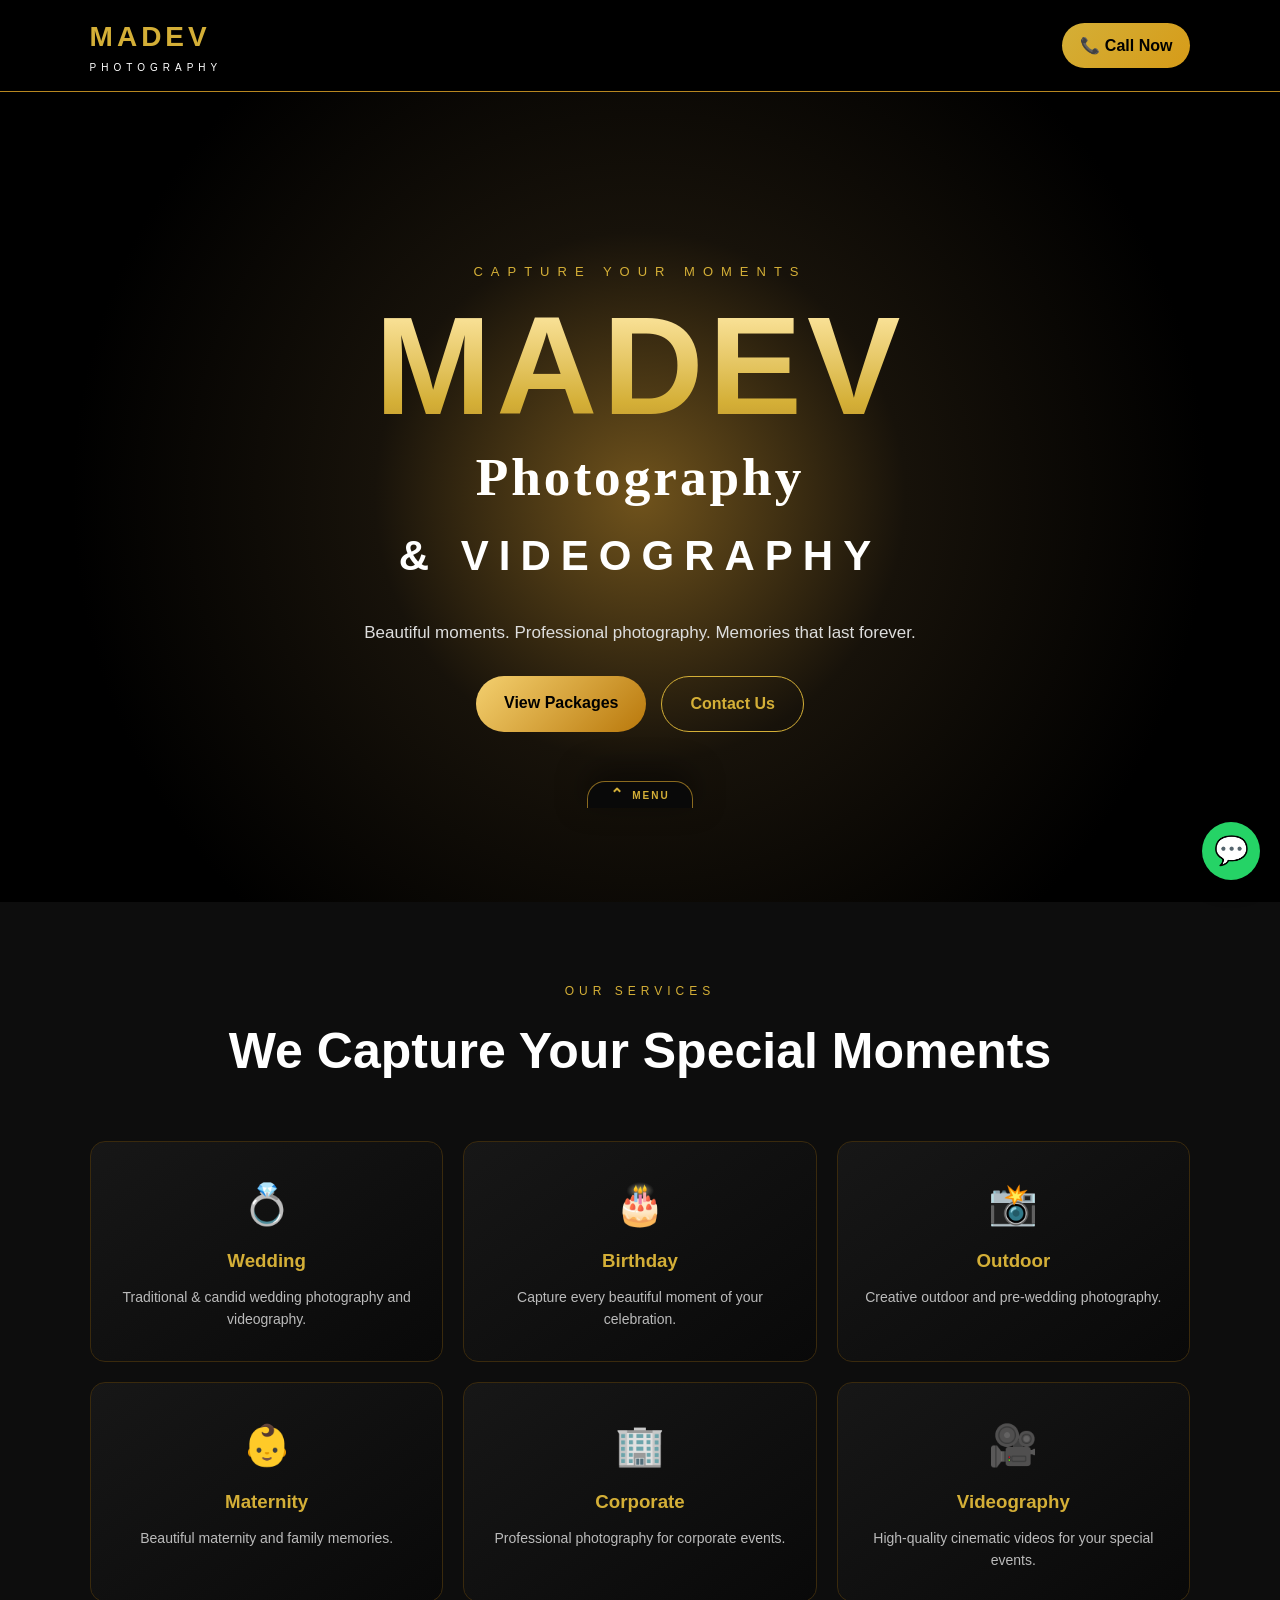
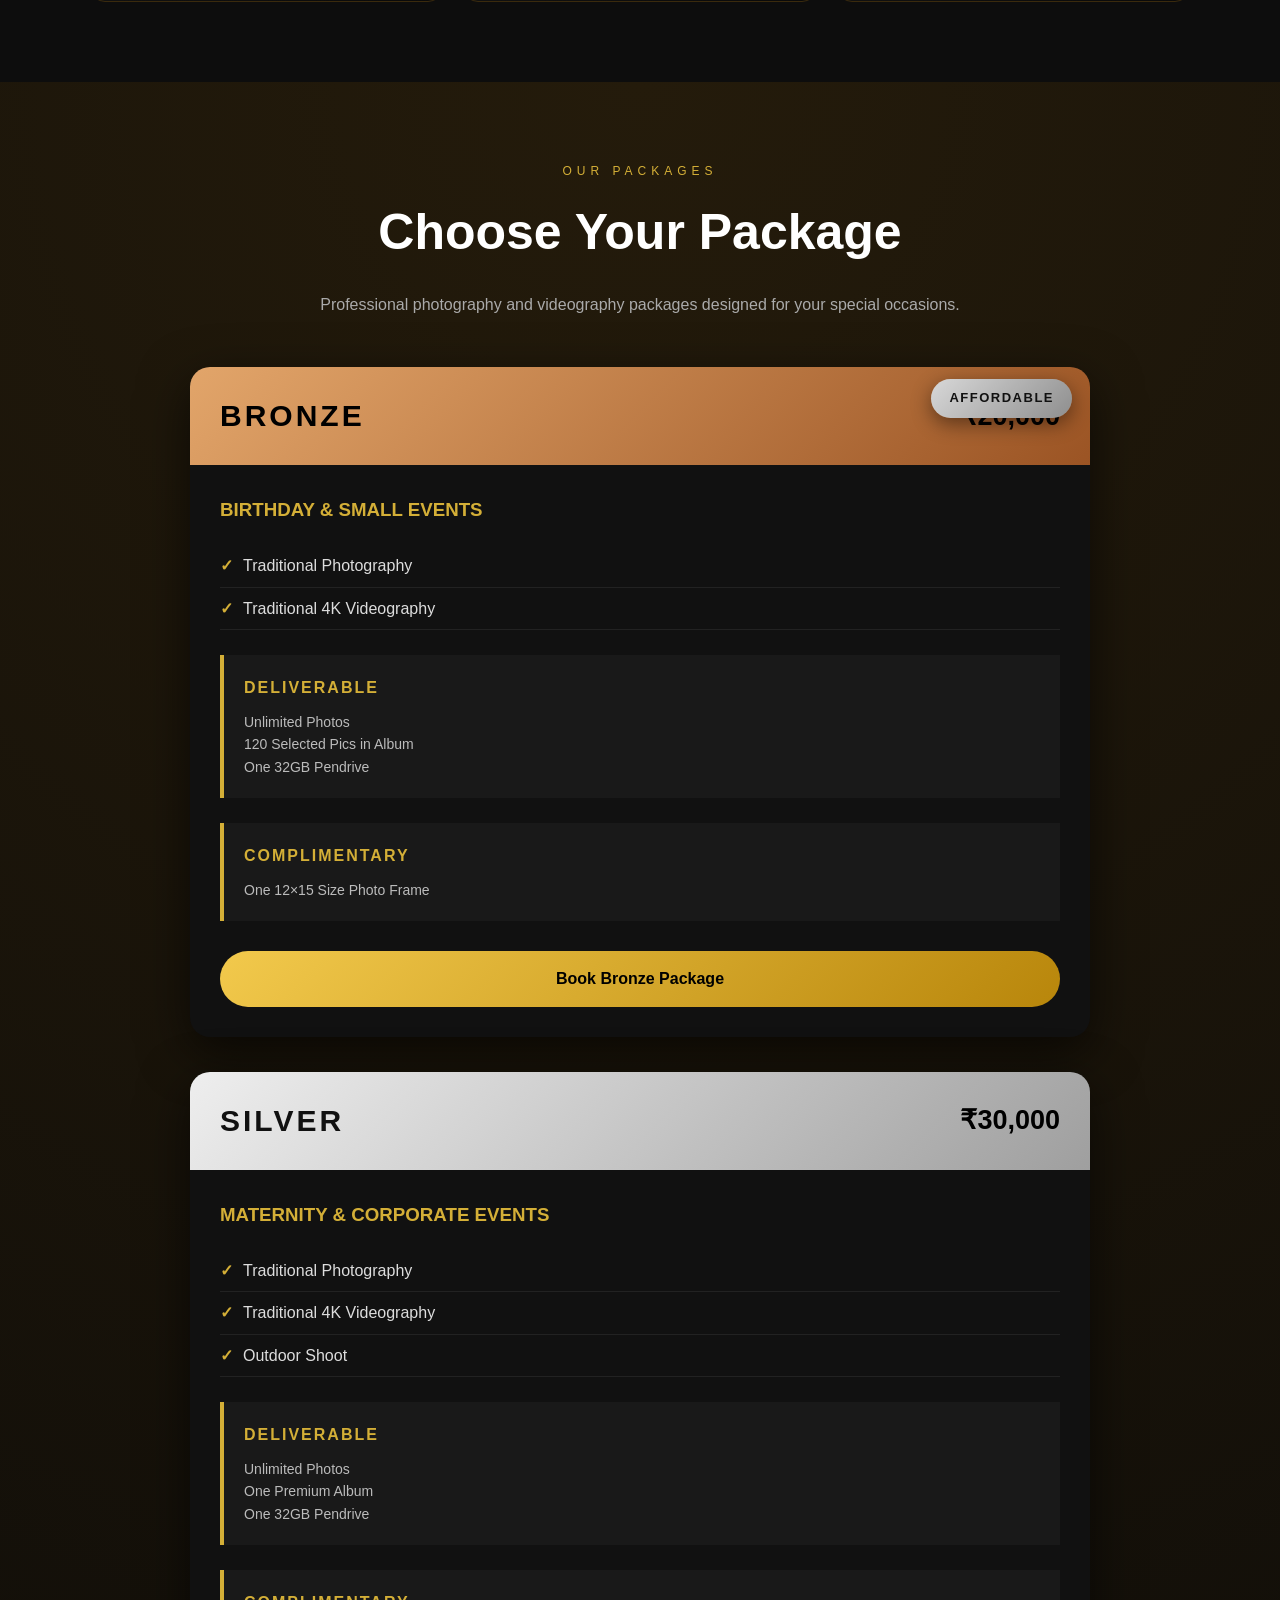
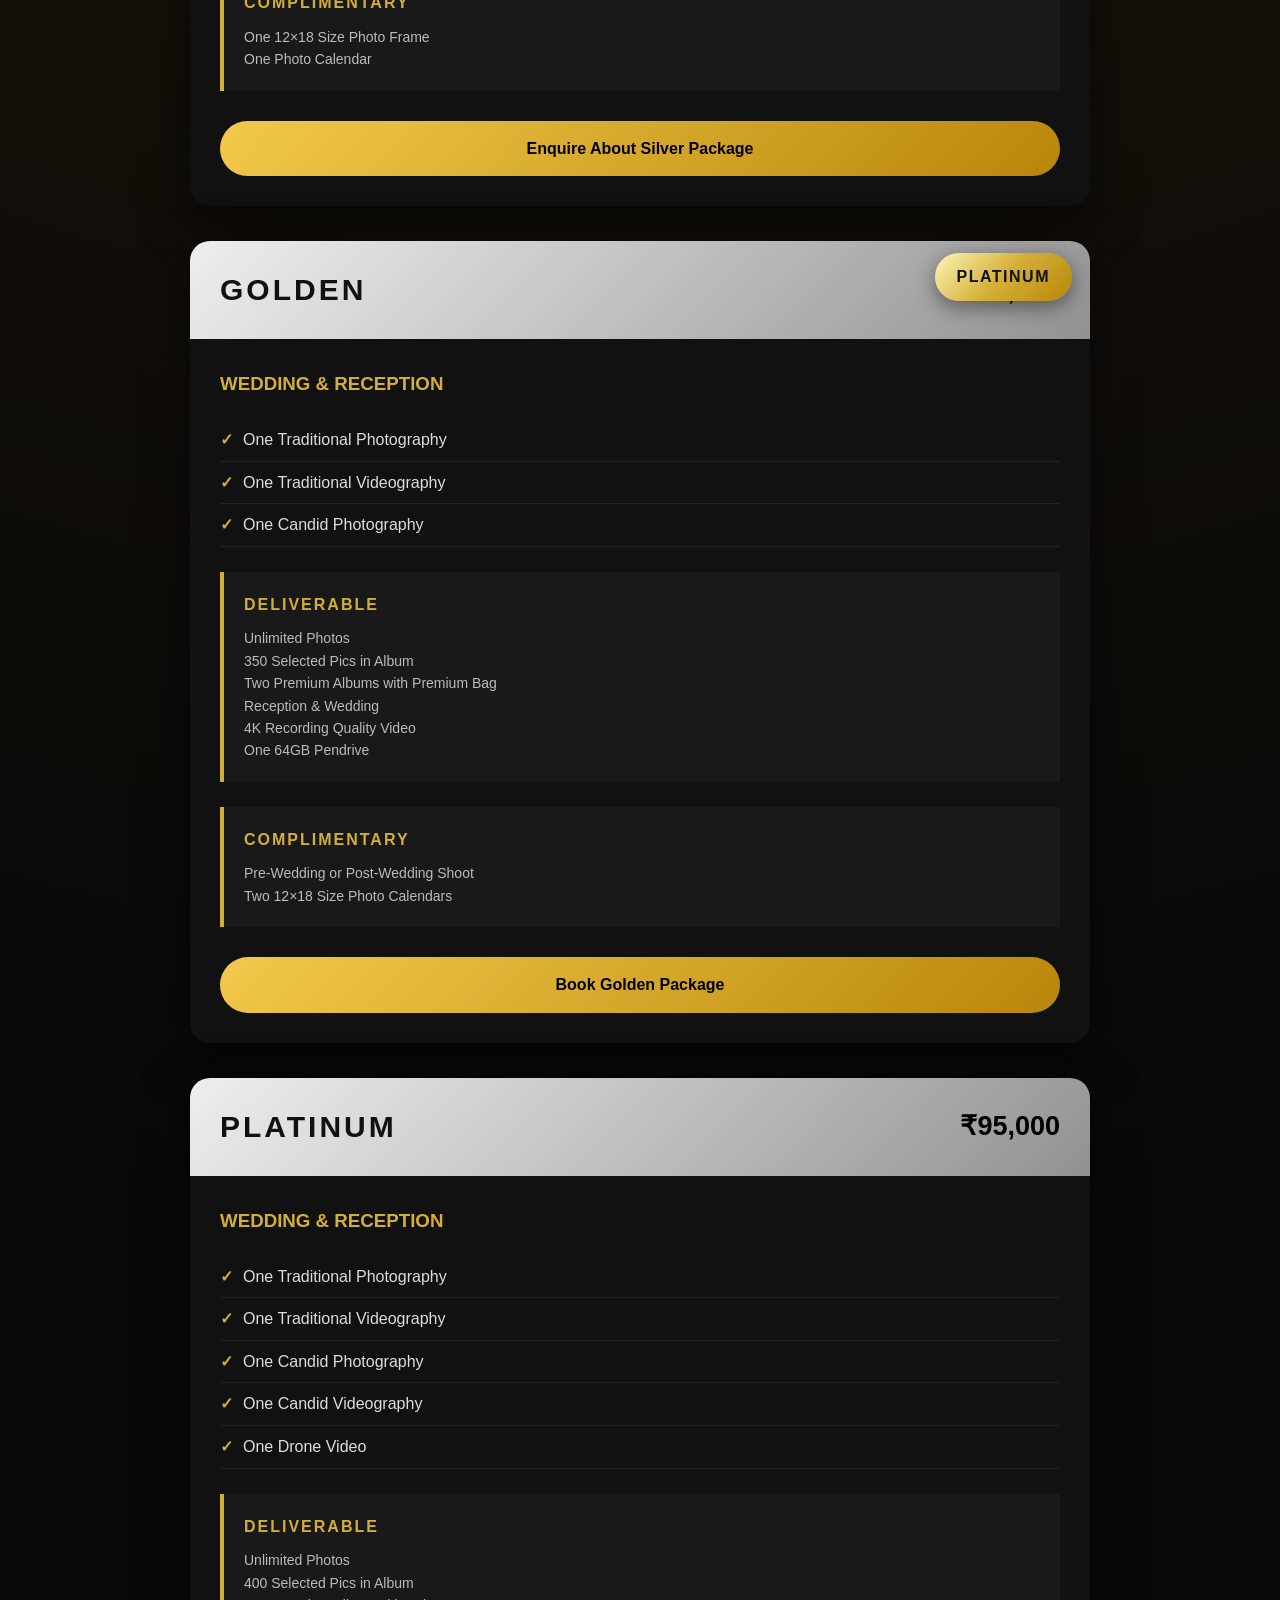
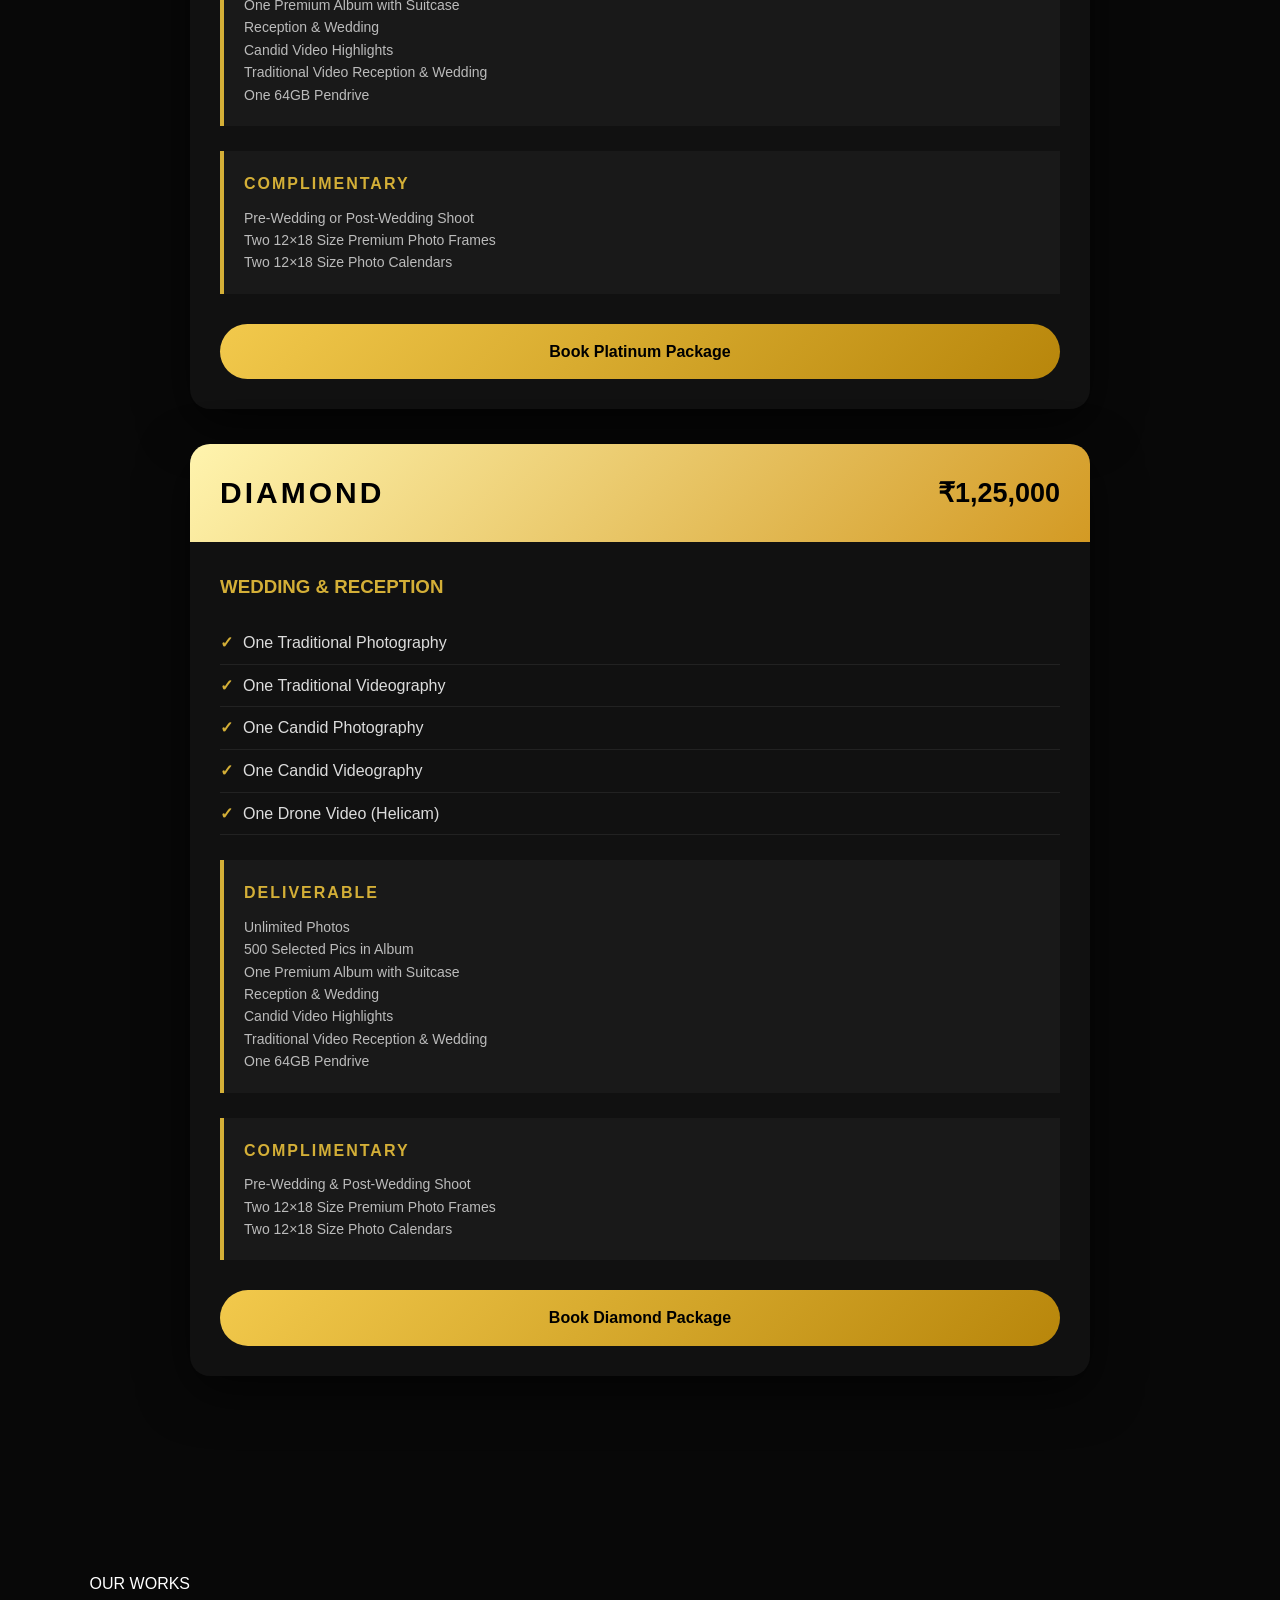
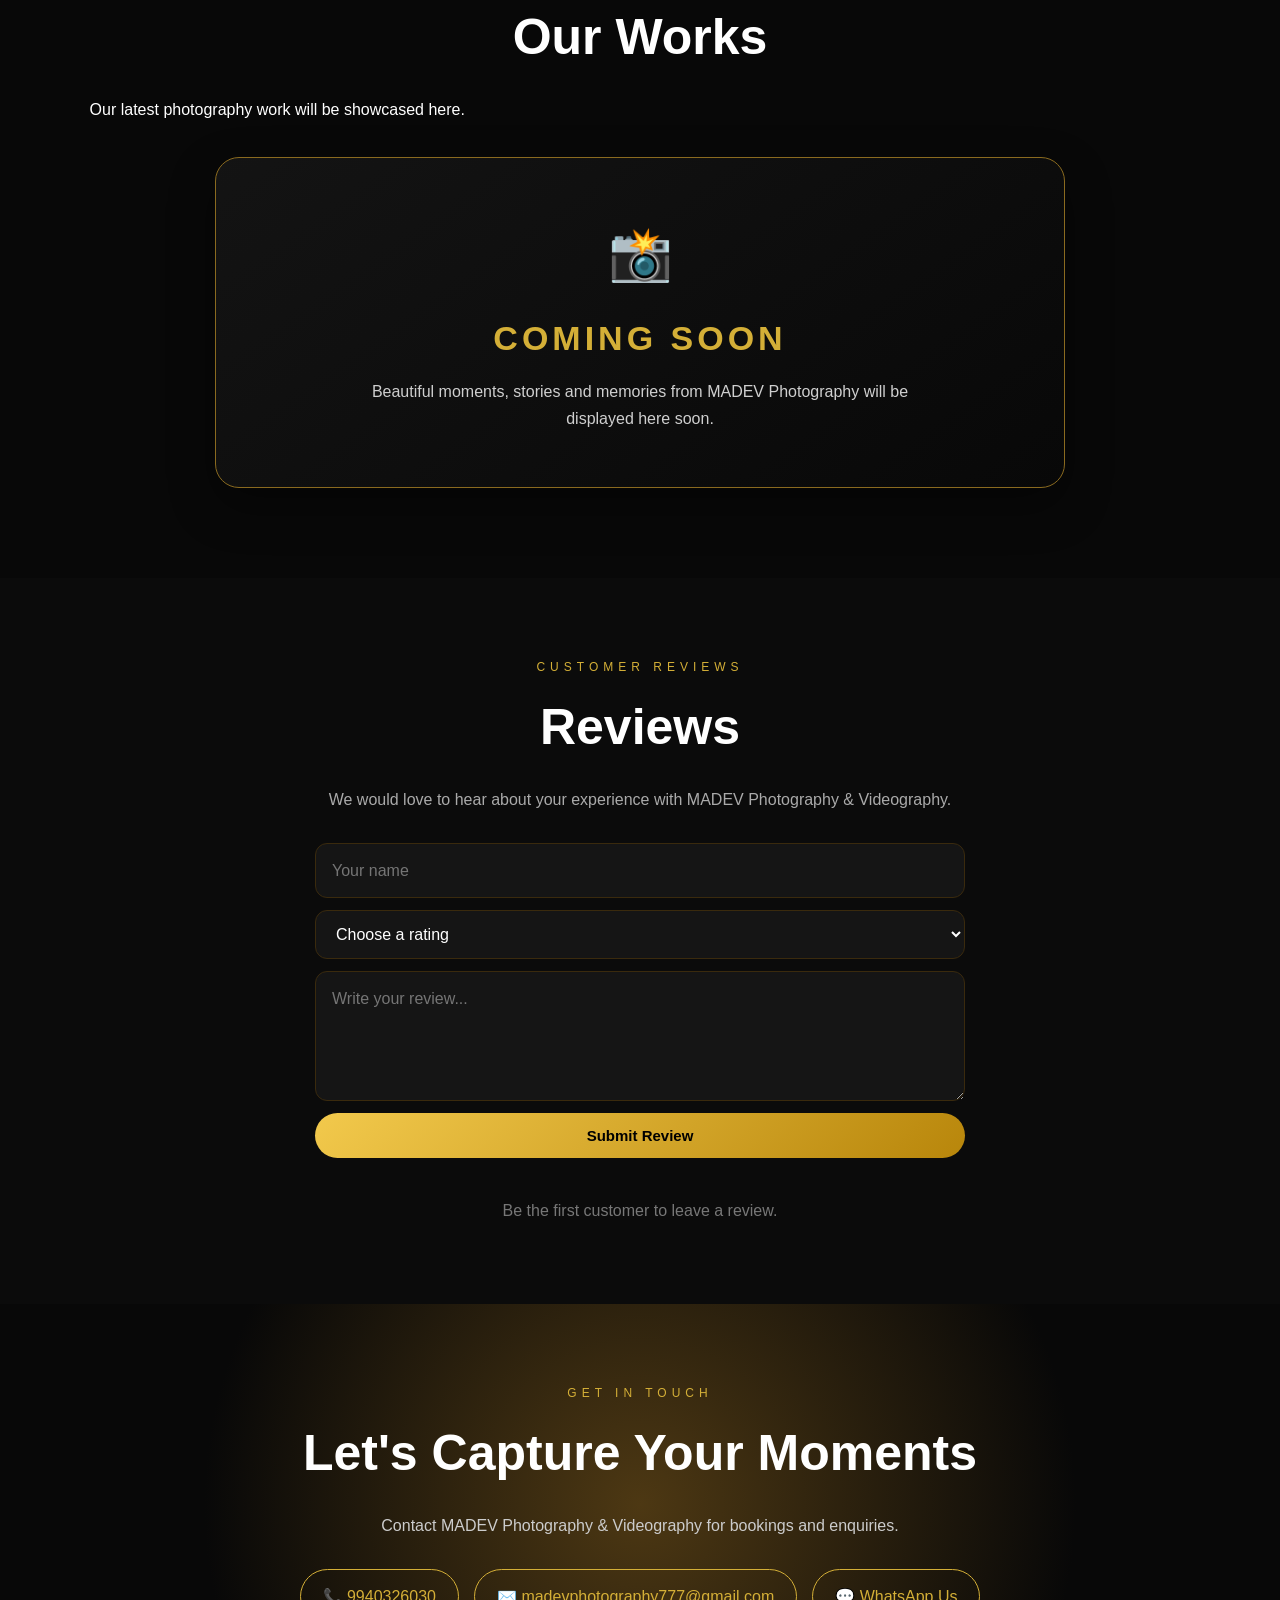
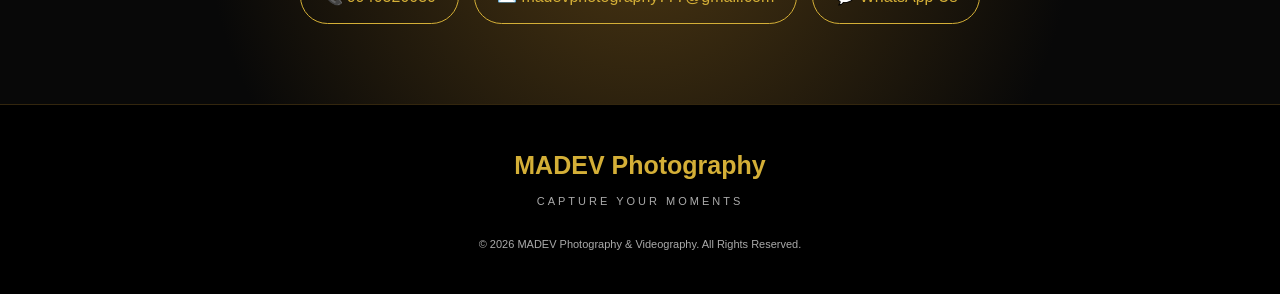
==== commit 5fa427f2: "Add files via upload" ====
--- a/index.html
+++ b/index.html
@@ -79,7 +79,7 @@
   </div>
 
   <div class="package platinum">
-    <div class="package-badge best-value">BEST VALUE</div>
+    <div class="package-badge best-value">PLATINUM</div>
     <div class="package-top"><span class="package-name">GOLDEN</span><span class="package-price">₹60,000</span></div>
     <div class="package-content">
       <h3>Wedding &amp; Reception</h3>
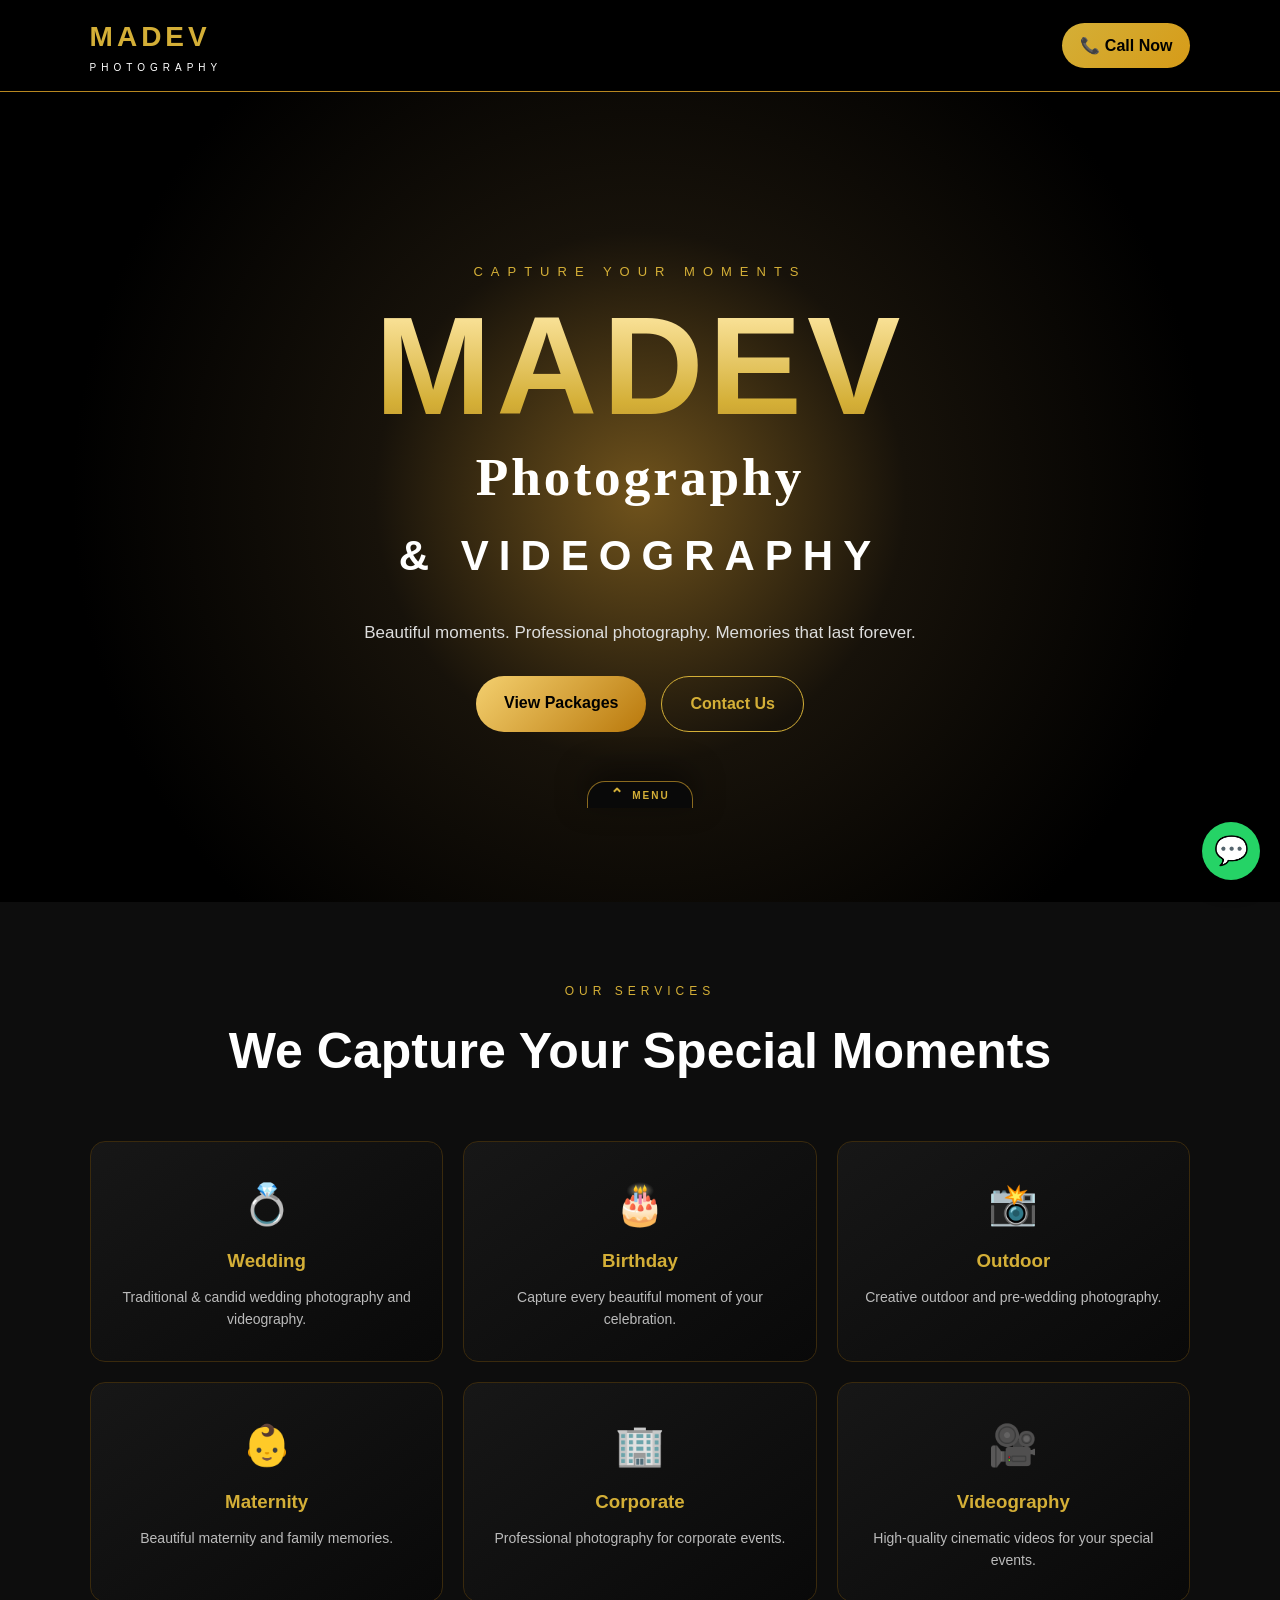
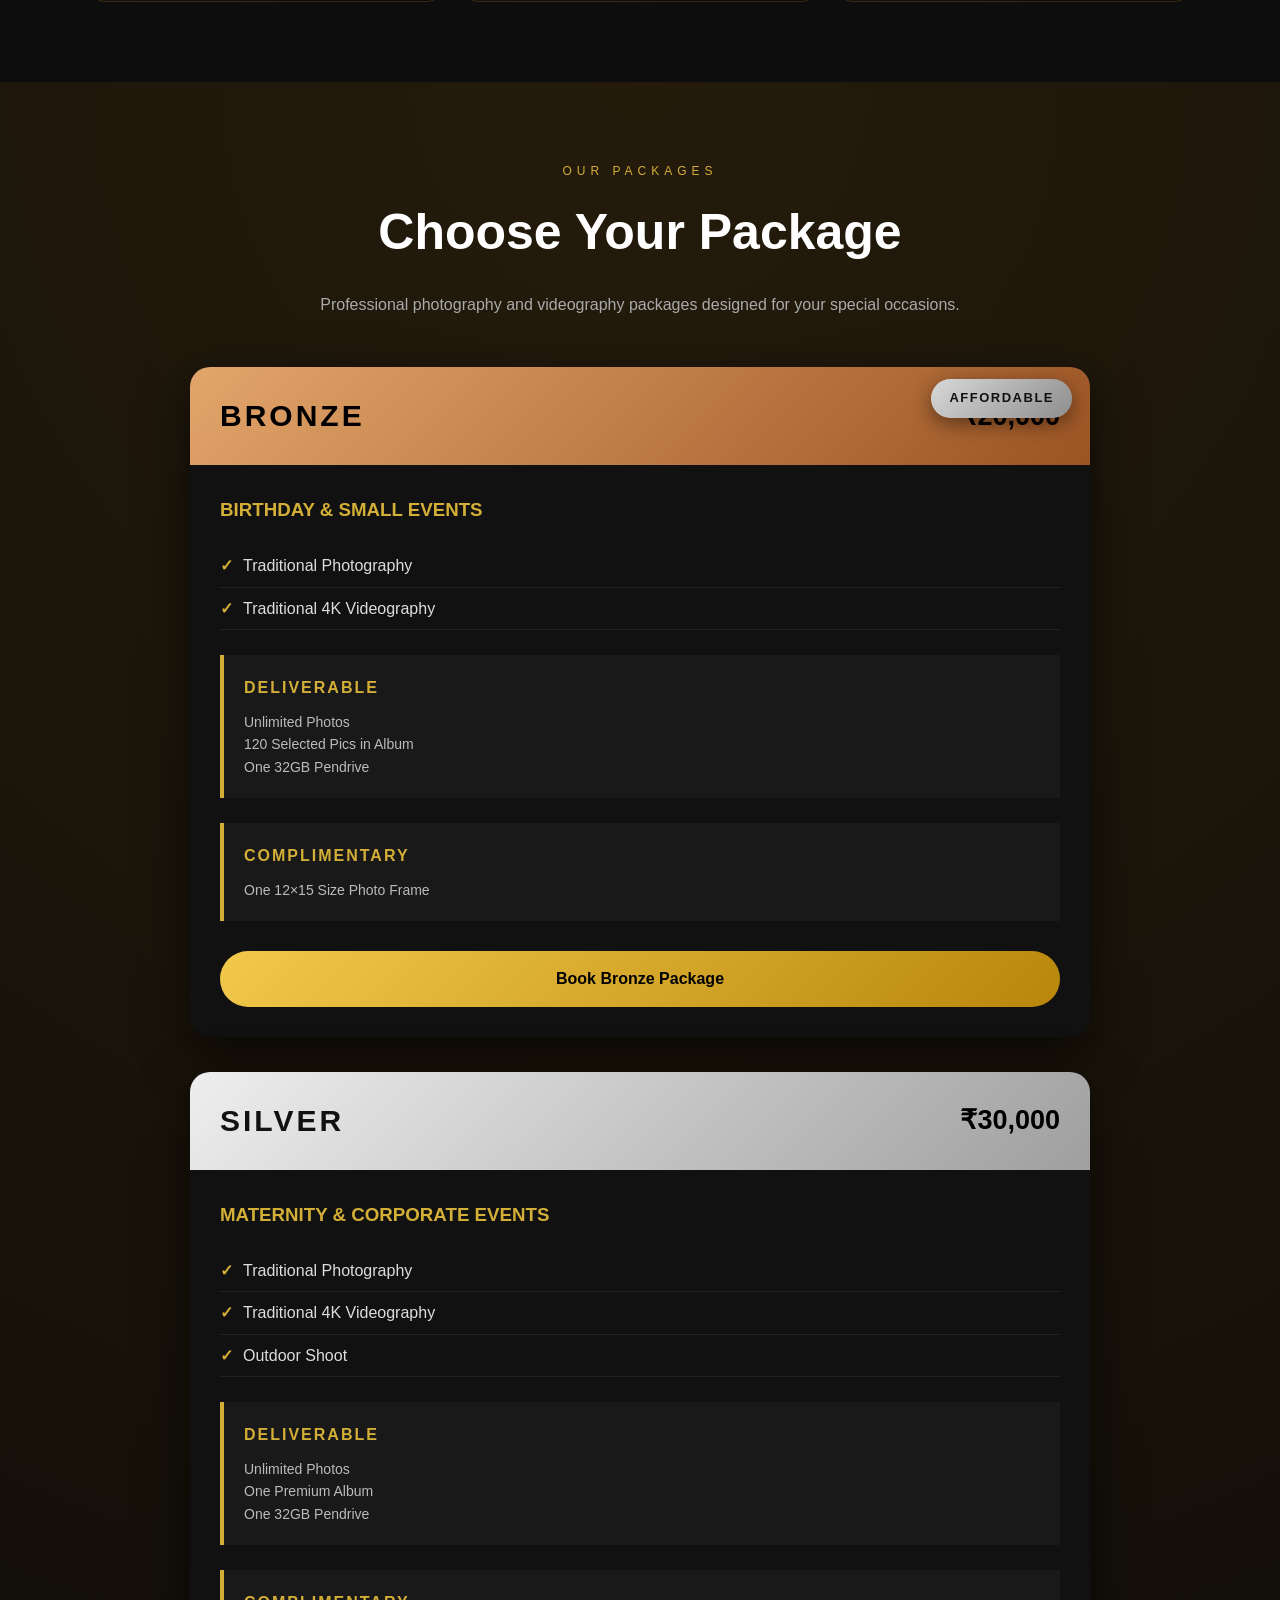
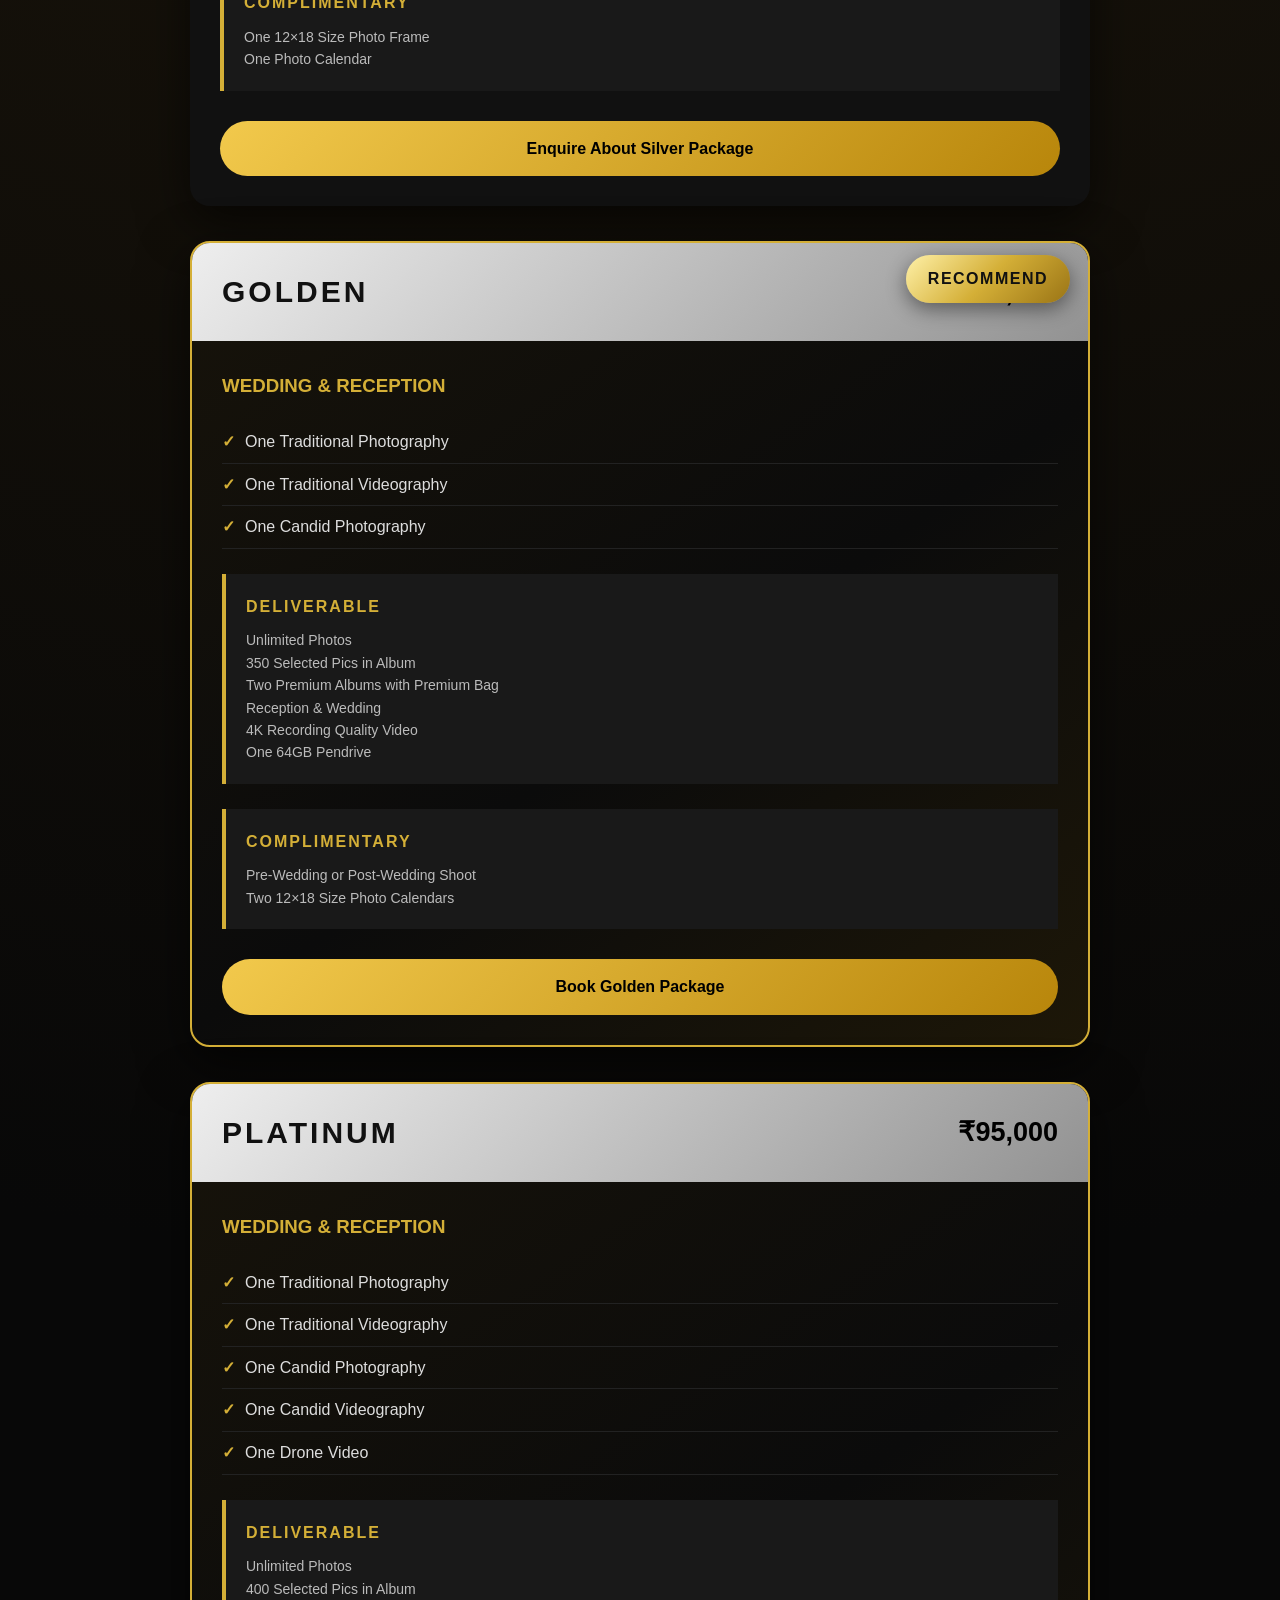
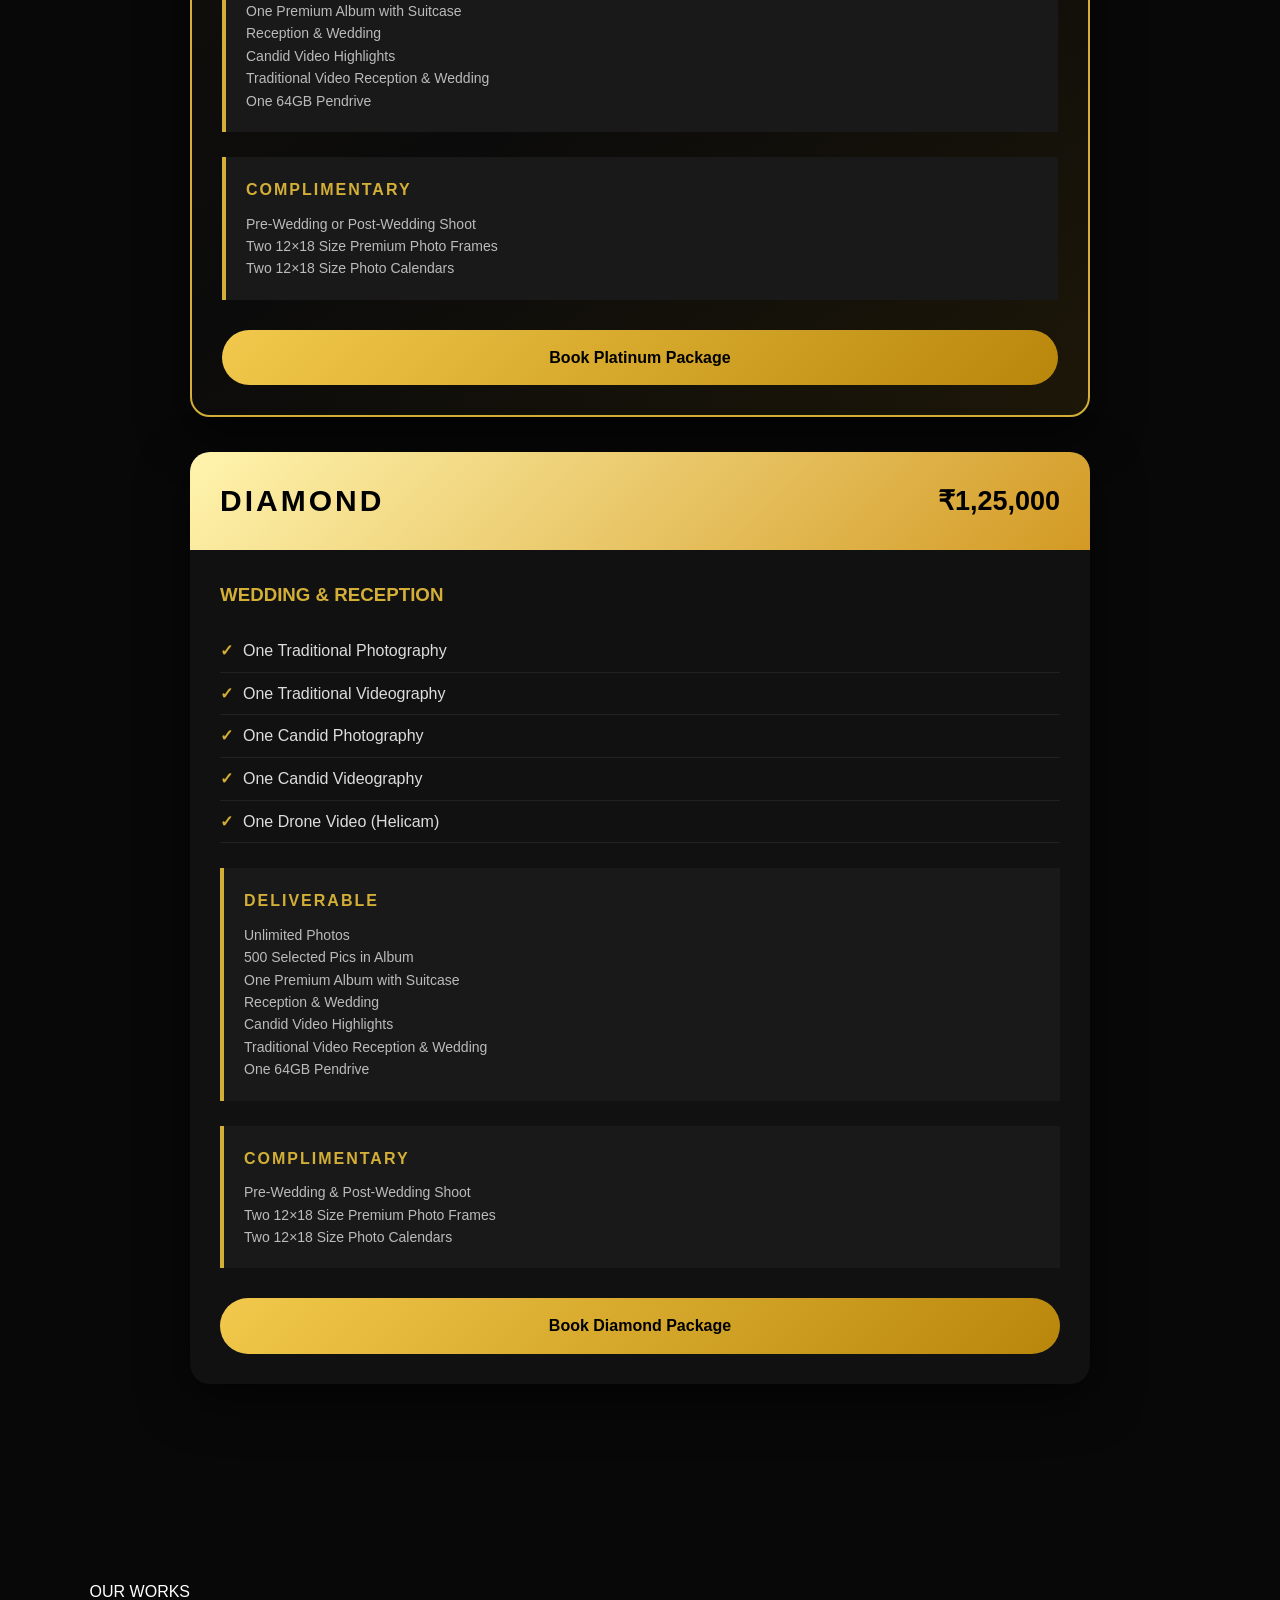
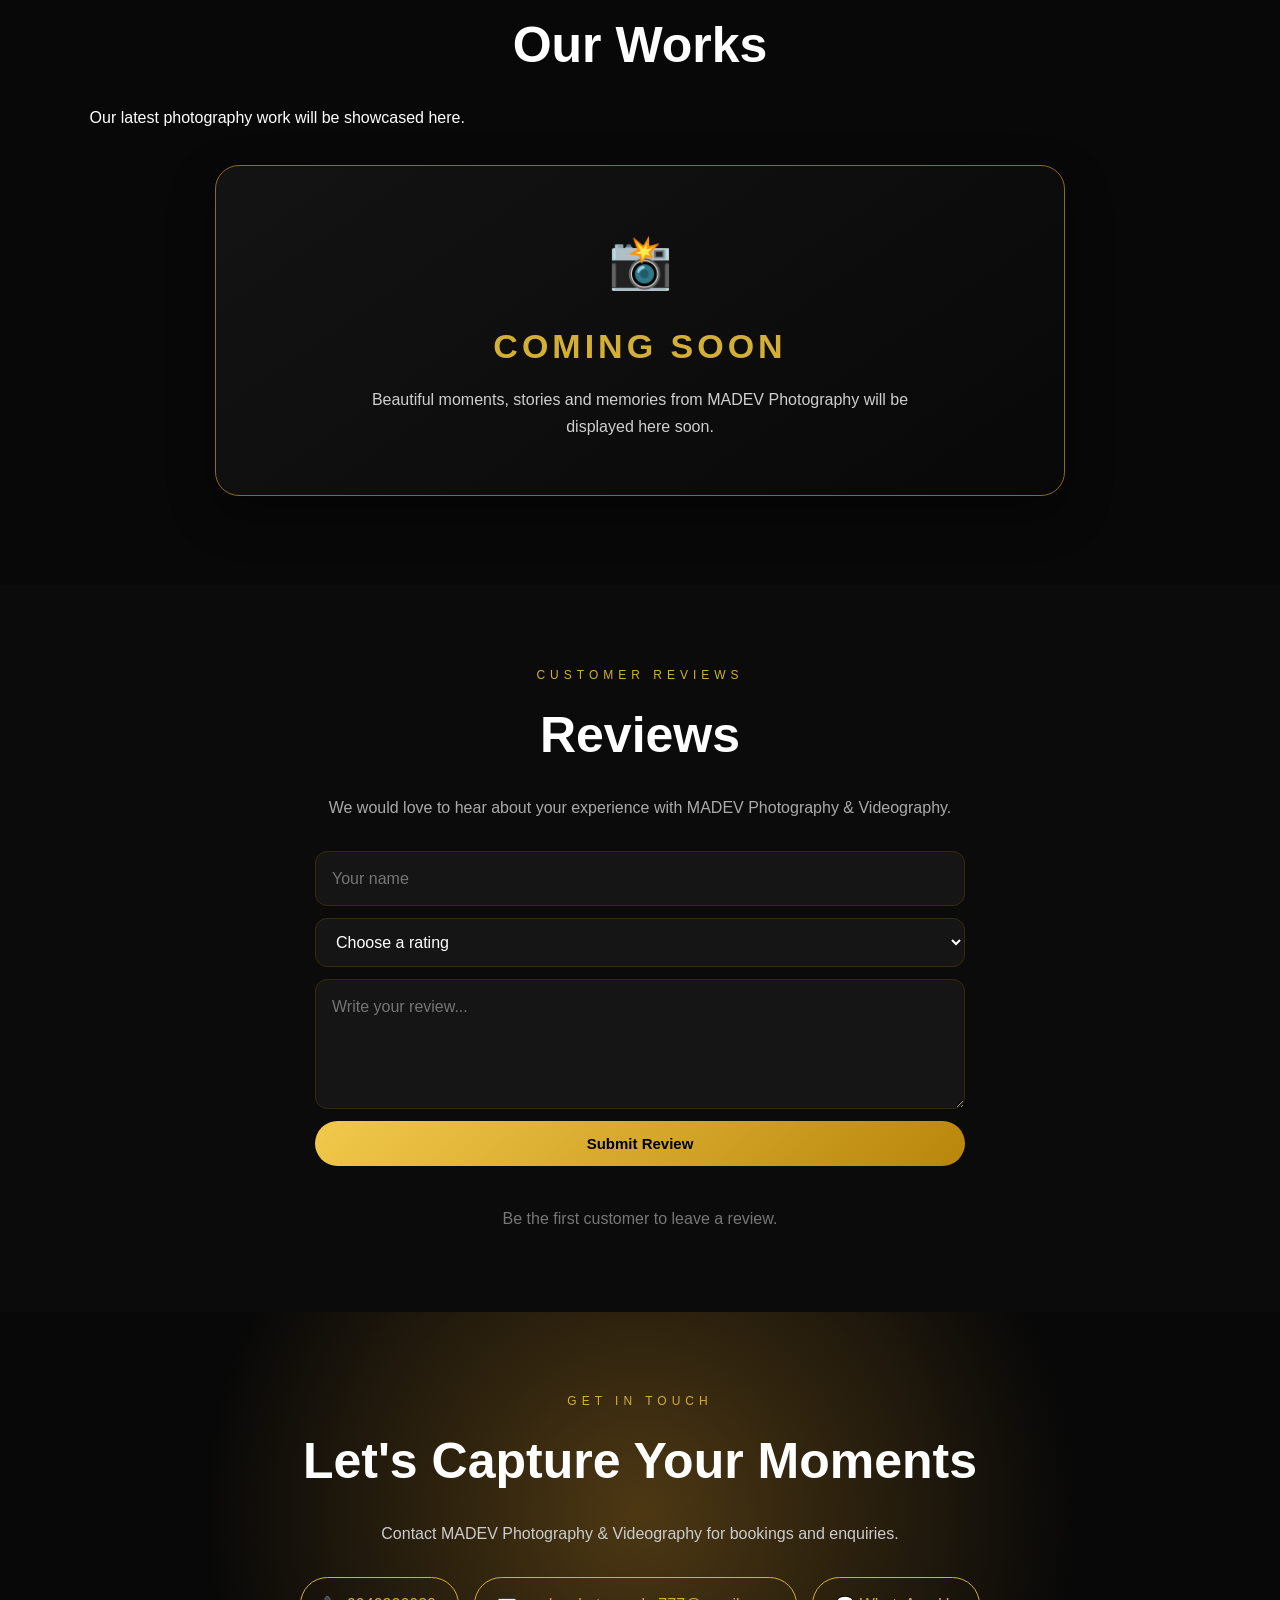
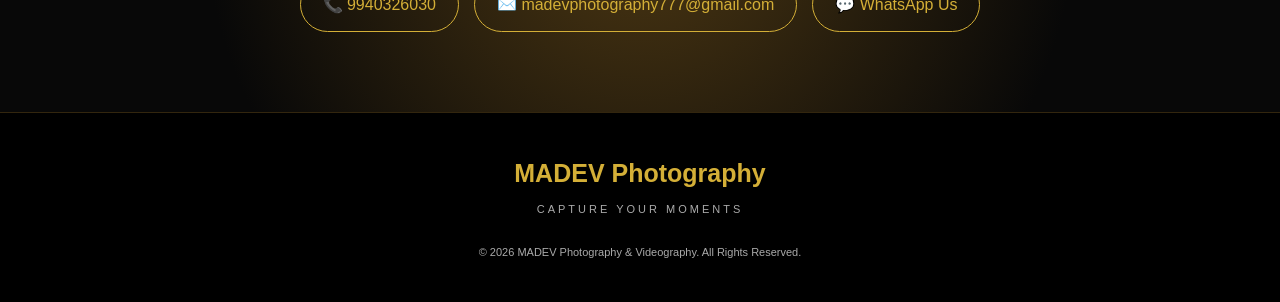
==== commit 9902d1cb: "Add files via upload" ====
--- a/index.html
+++ b/index.html
@@ -79,7 +79,7 @@
   </div>
 
   <div class="package platinum">
-    <div class="package-badge best-value">PLATINUM</div>
+    <div class="package-badge best-value">RECOMMEND</div>
     <div class="package-top"><span class="package-name">GOLDEN</span><span class="package-price">₹60,000</span></div>
     <div class="package-content">
       <h3>Wedding &amp; Reception</h3>
--- a/style.css
+++ b/style.css
@@ -174,3 +174,17 @@
   color:#cfcfcf;
   line-height:1.7;
 }
+
+/* Distinct package backgrounds */
+.package.platinum{
+  background:linear-gradient(145deg,#17130a 0%,#0b0b0b 55%,#1d1708 100%);
+  border:2px solid #d4af37;
+}
+.package:not(.platinum):not(.diamond):not(.bronze):not(.silver){
+  background:linear-gradient(145deg,#181208 0%,#0b0b0b 55%,#211707 100%);
+  border:1px solid #b8860b;
+}
+.package.platinum .package-badge{
+  background:linear-gradient(135deg,#fff1a8,#d4af37,#9a7415);
+  color:#111;
+}
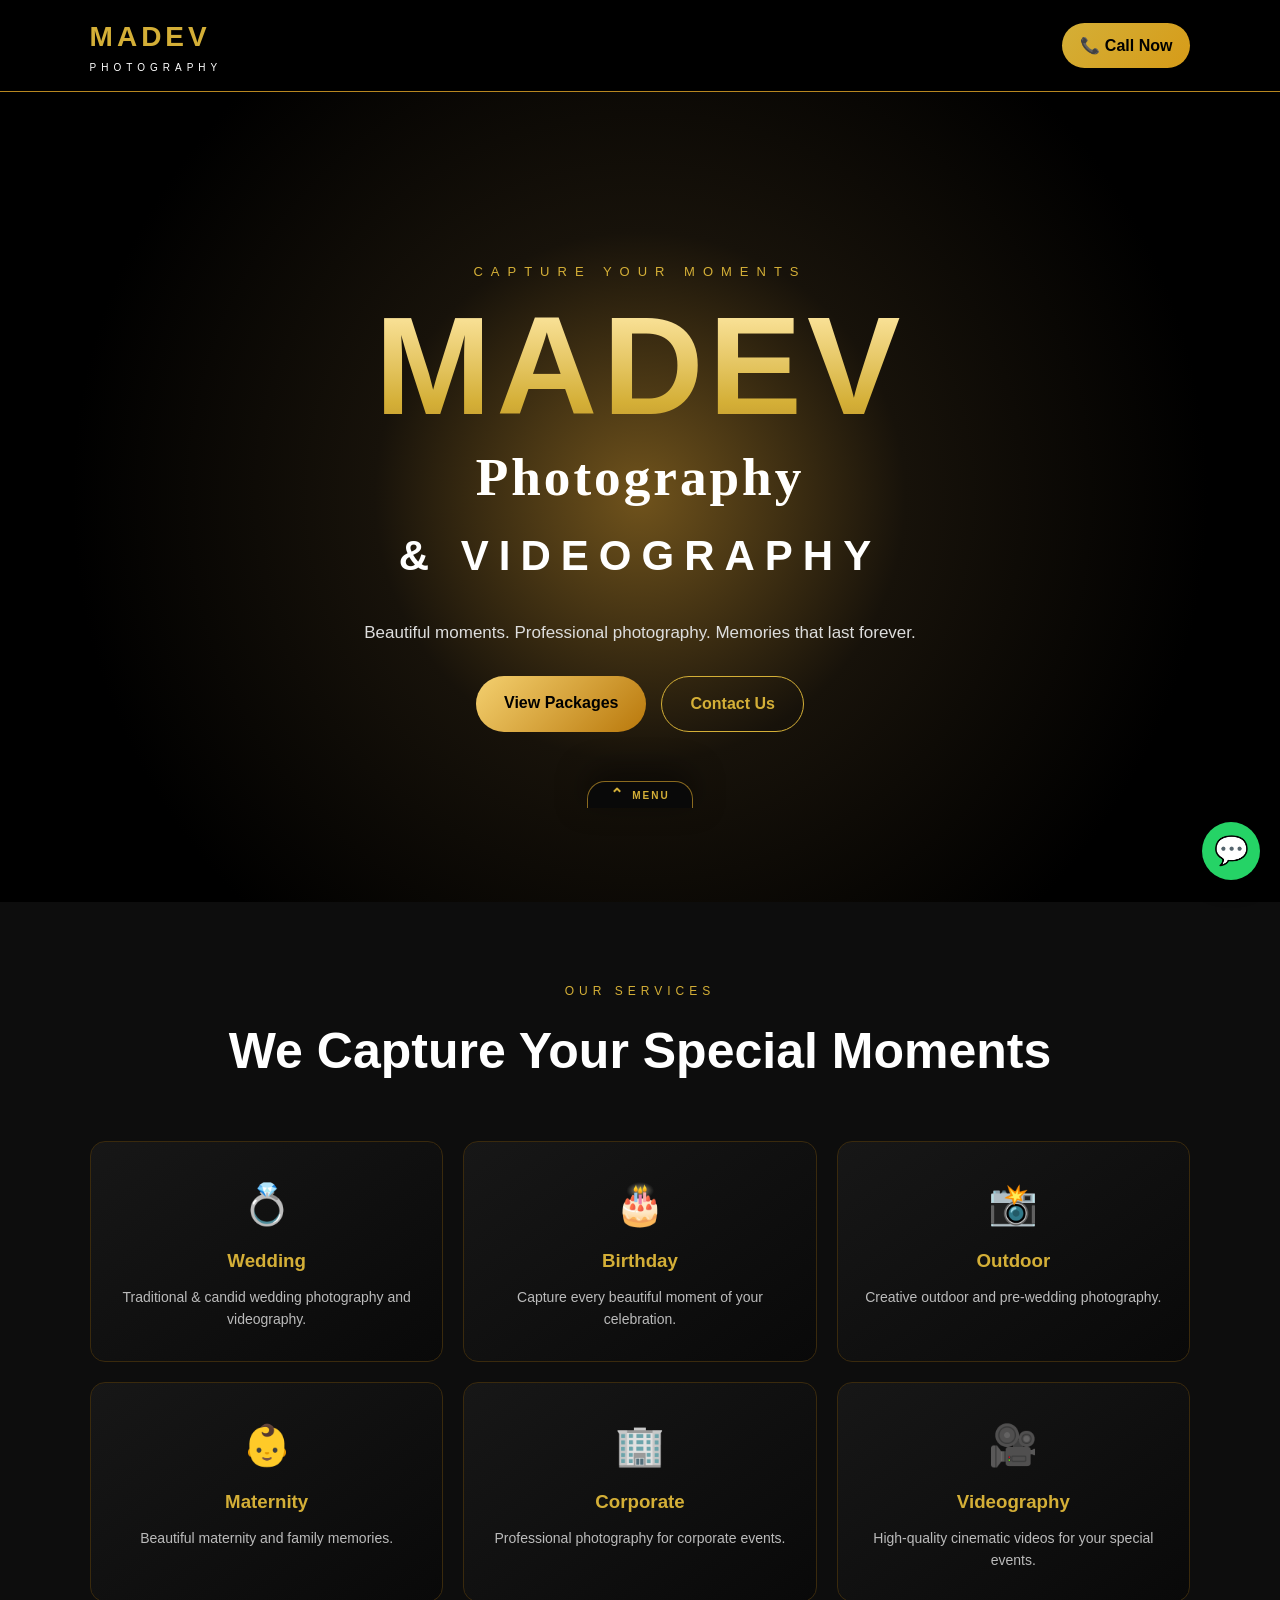
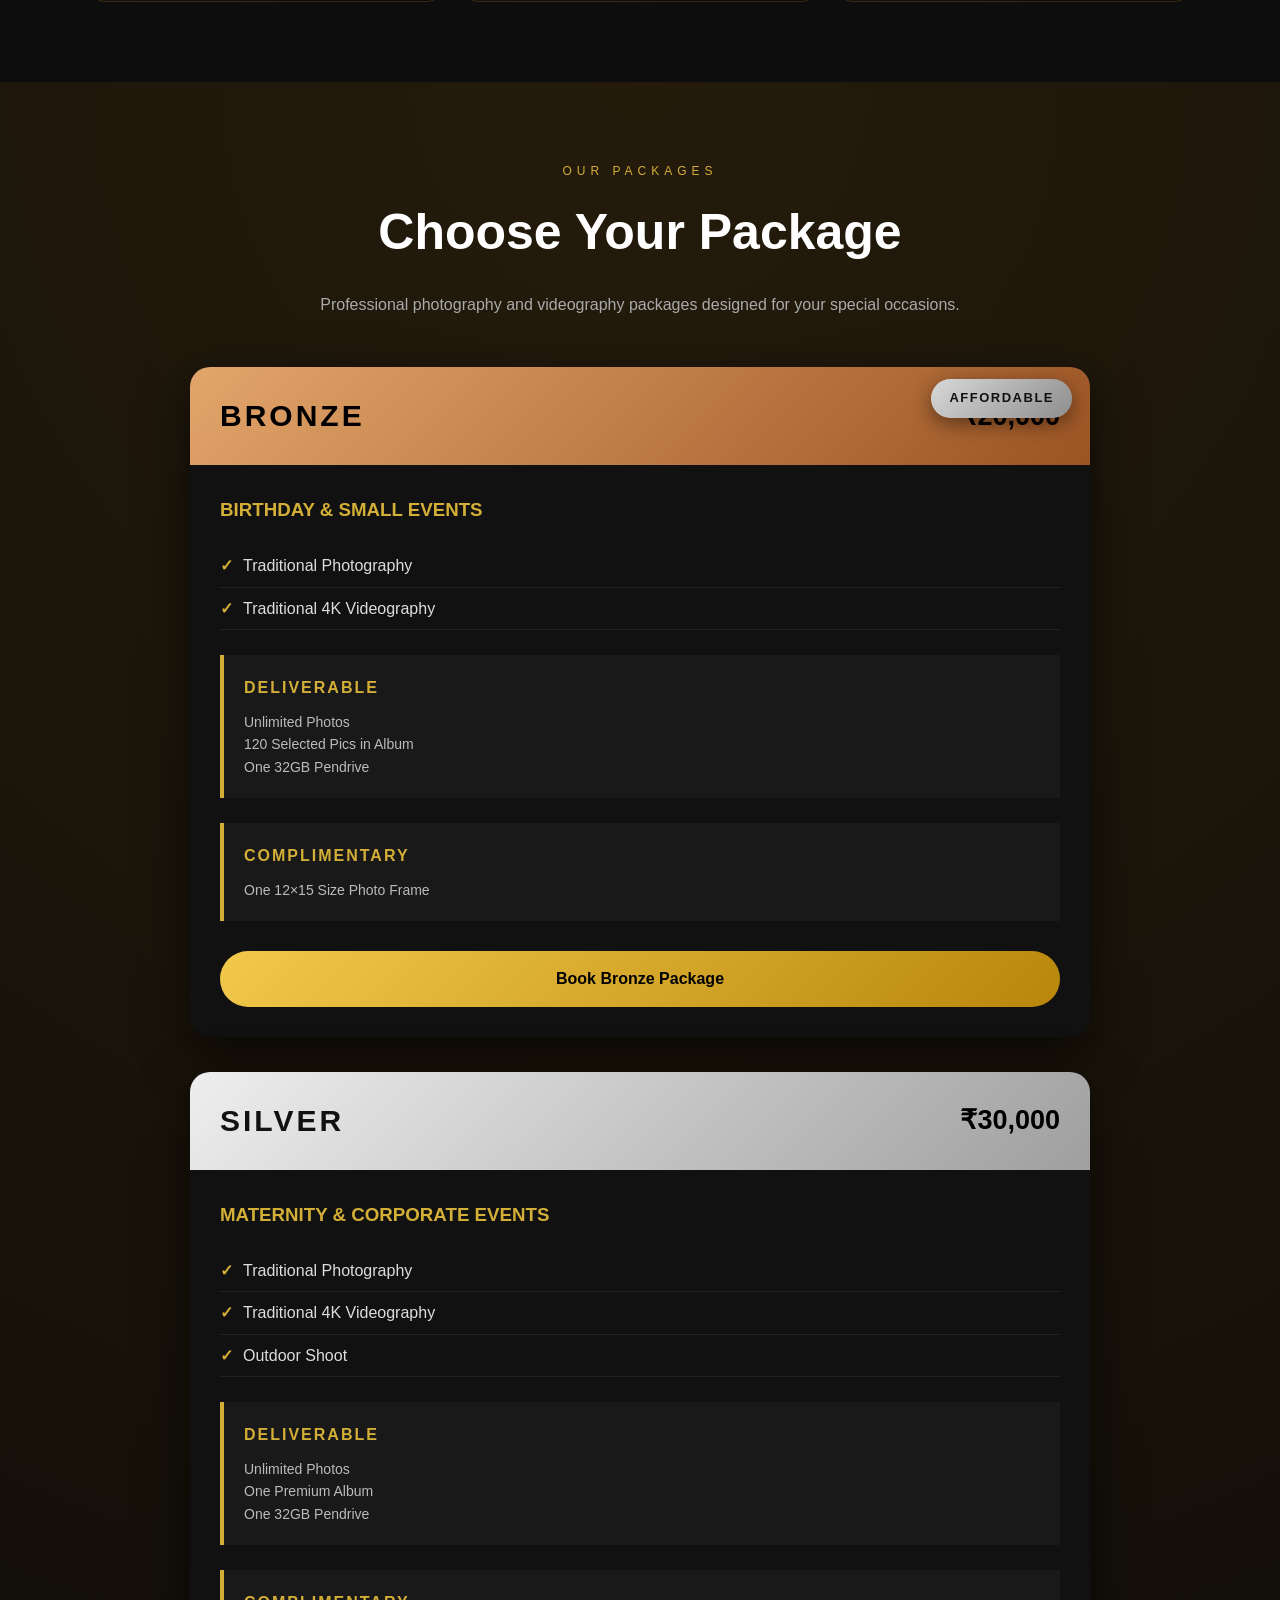
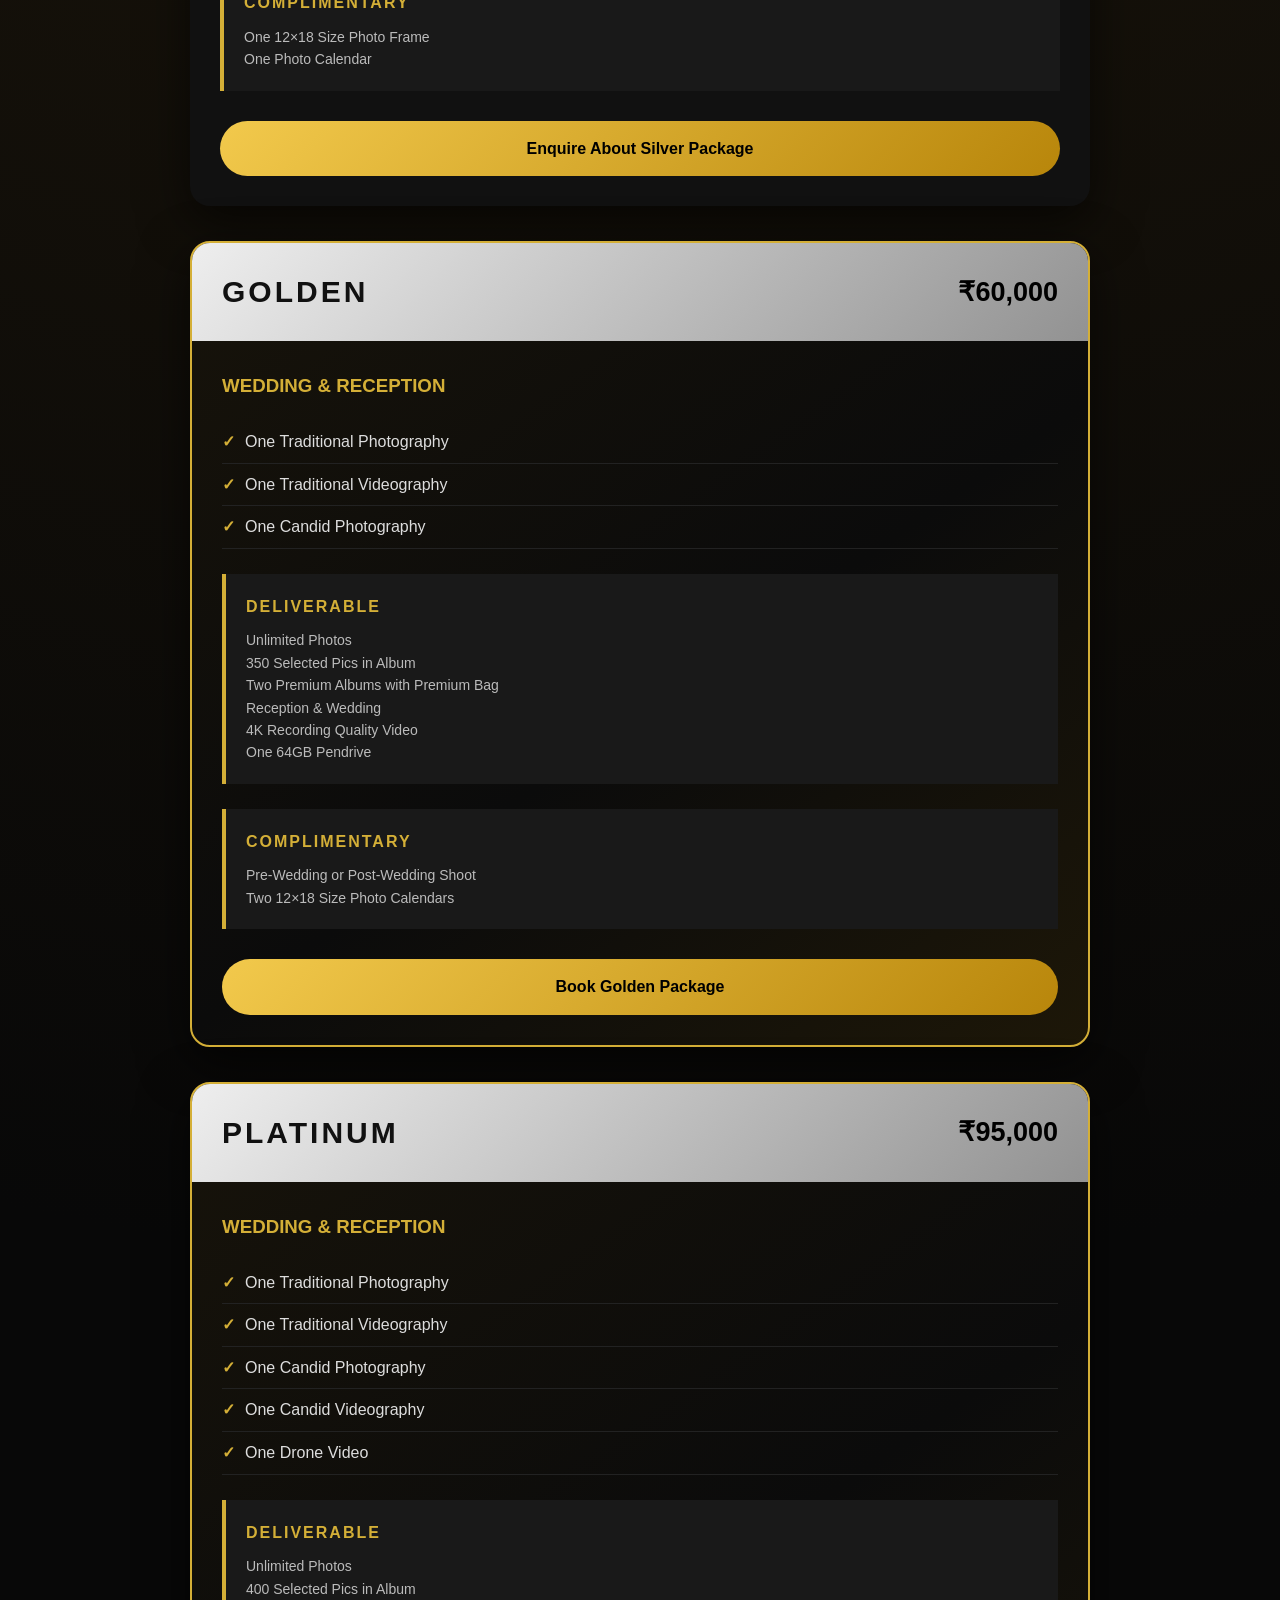
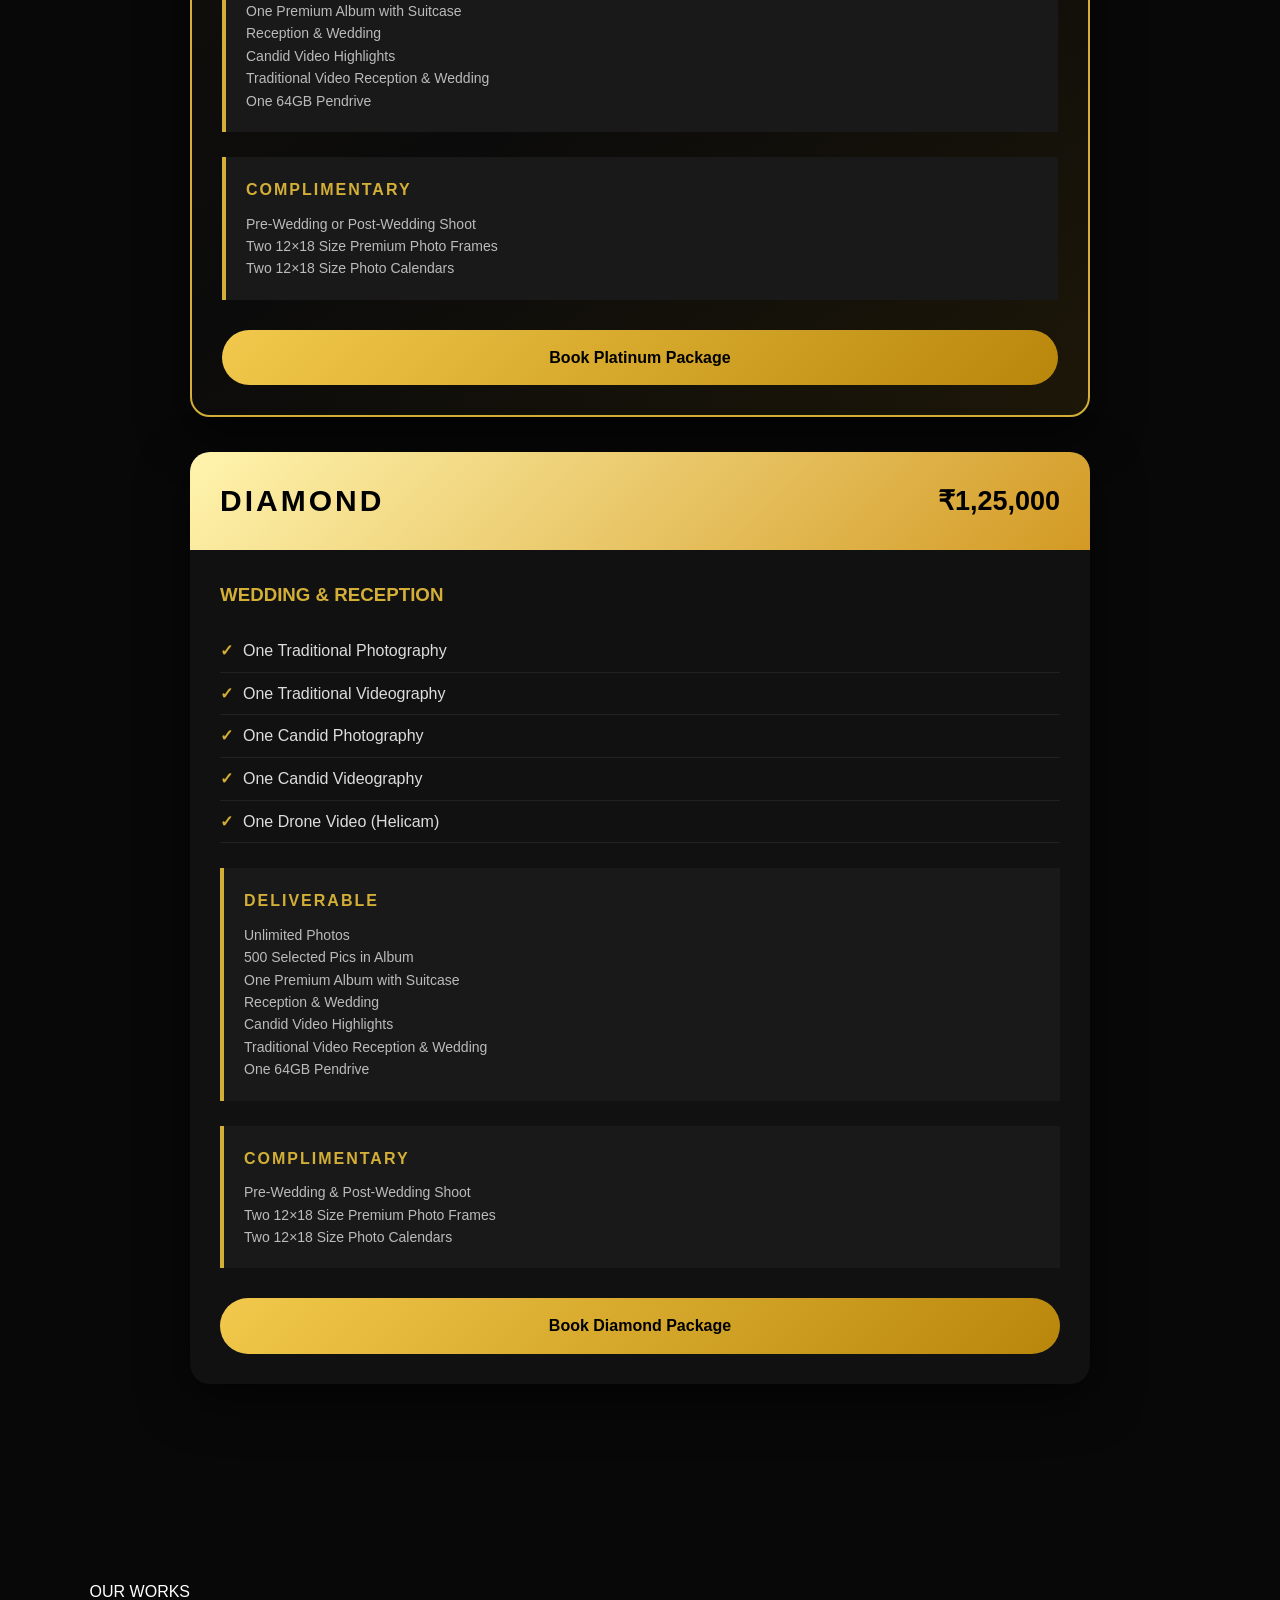
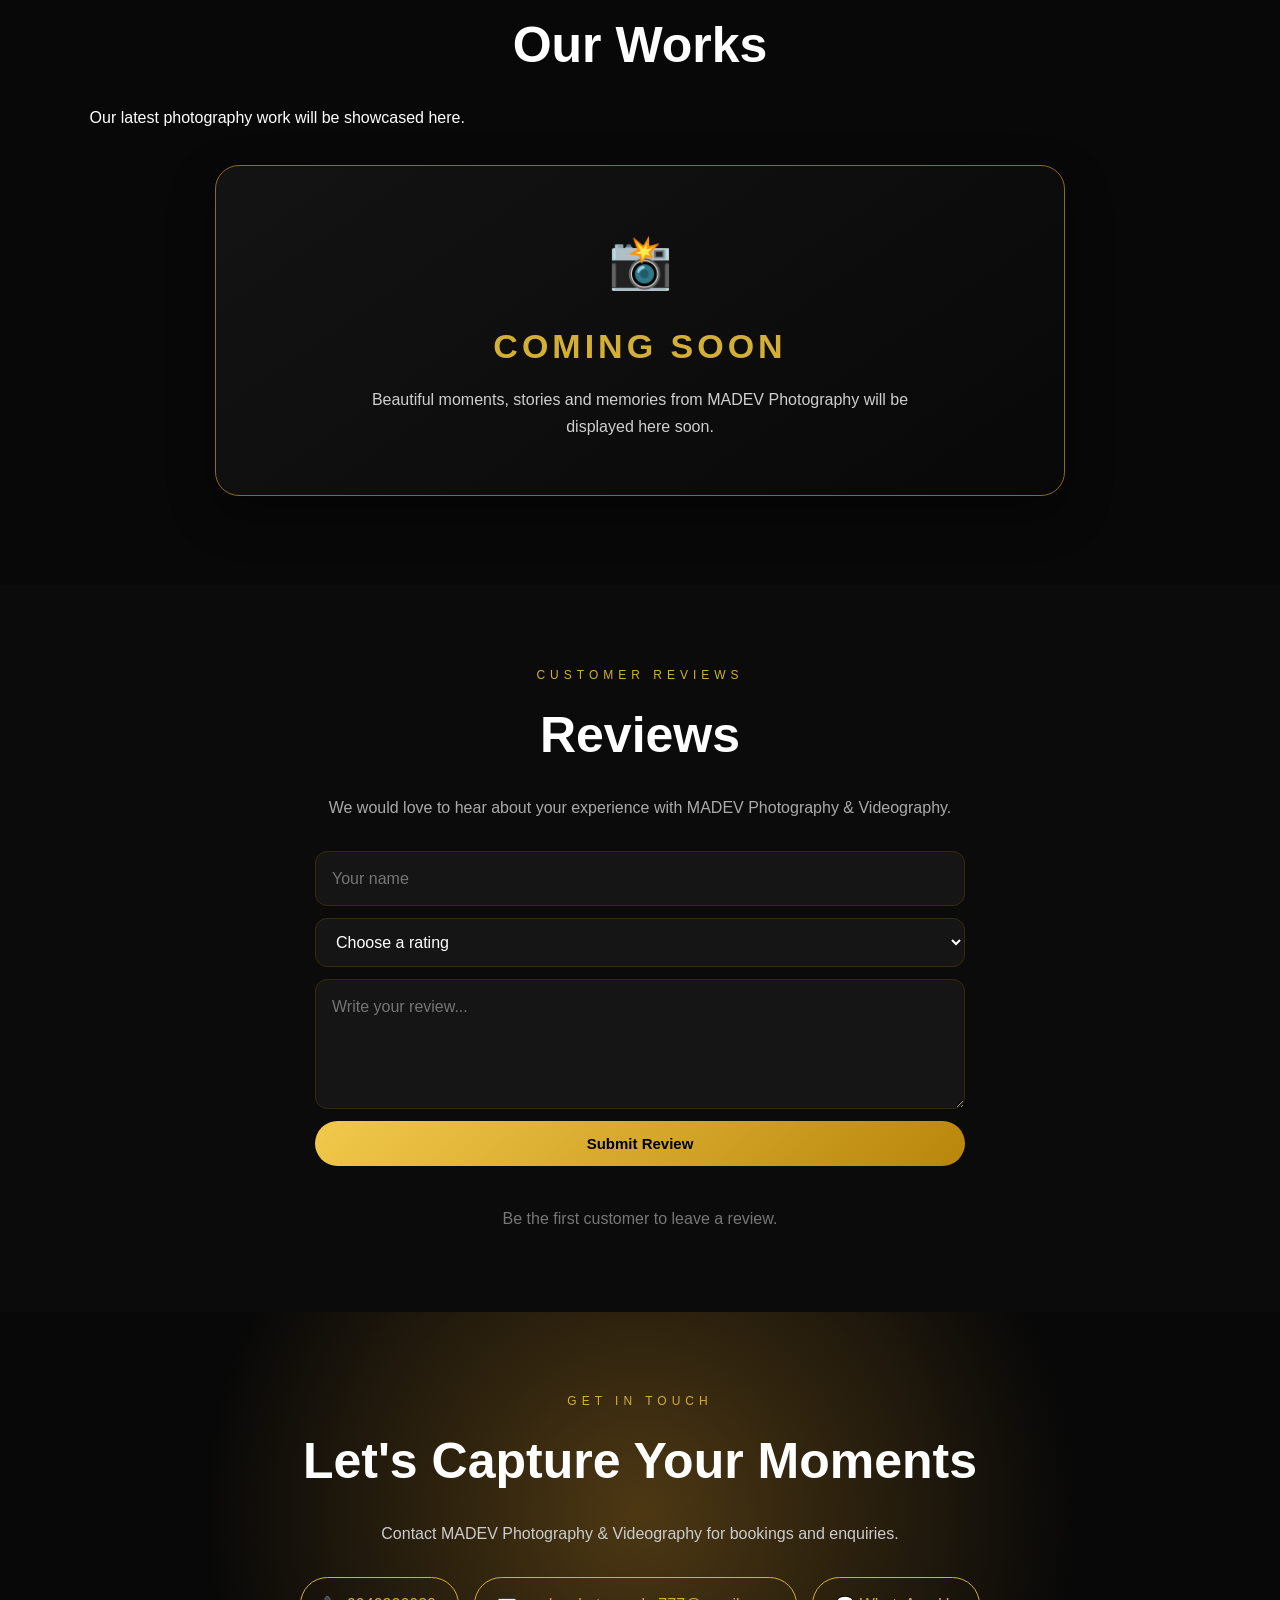
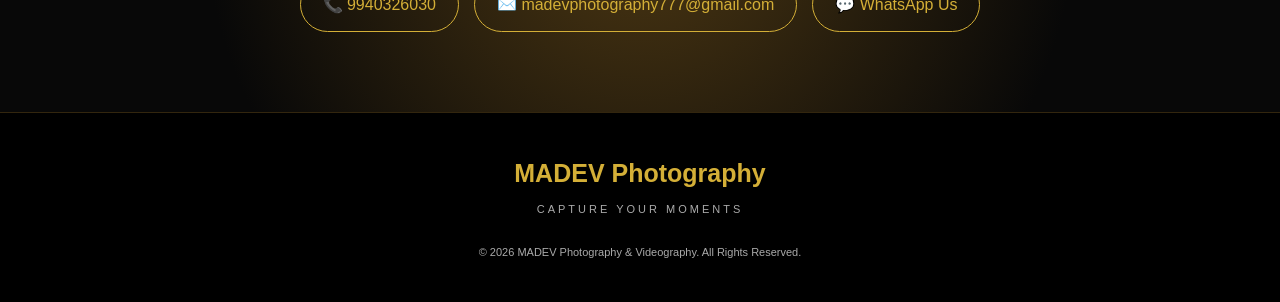
==== commit bc9adae8: "Add files via upload" ====
--- a/index.html
+++ b/index.html
@@ -79,7 +79,6 @@
   </div>
 
   <div class="package platinum">
-    <div class="package-badge best-value">RECOMMEND</div>
     <div class="package-top"><span class="package-name">GOLDEN</span><span class="package-price">₹60,000</span></div>
     <div class="package-content">
       <h3>Wedding &amp; Reception</h3>
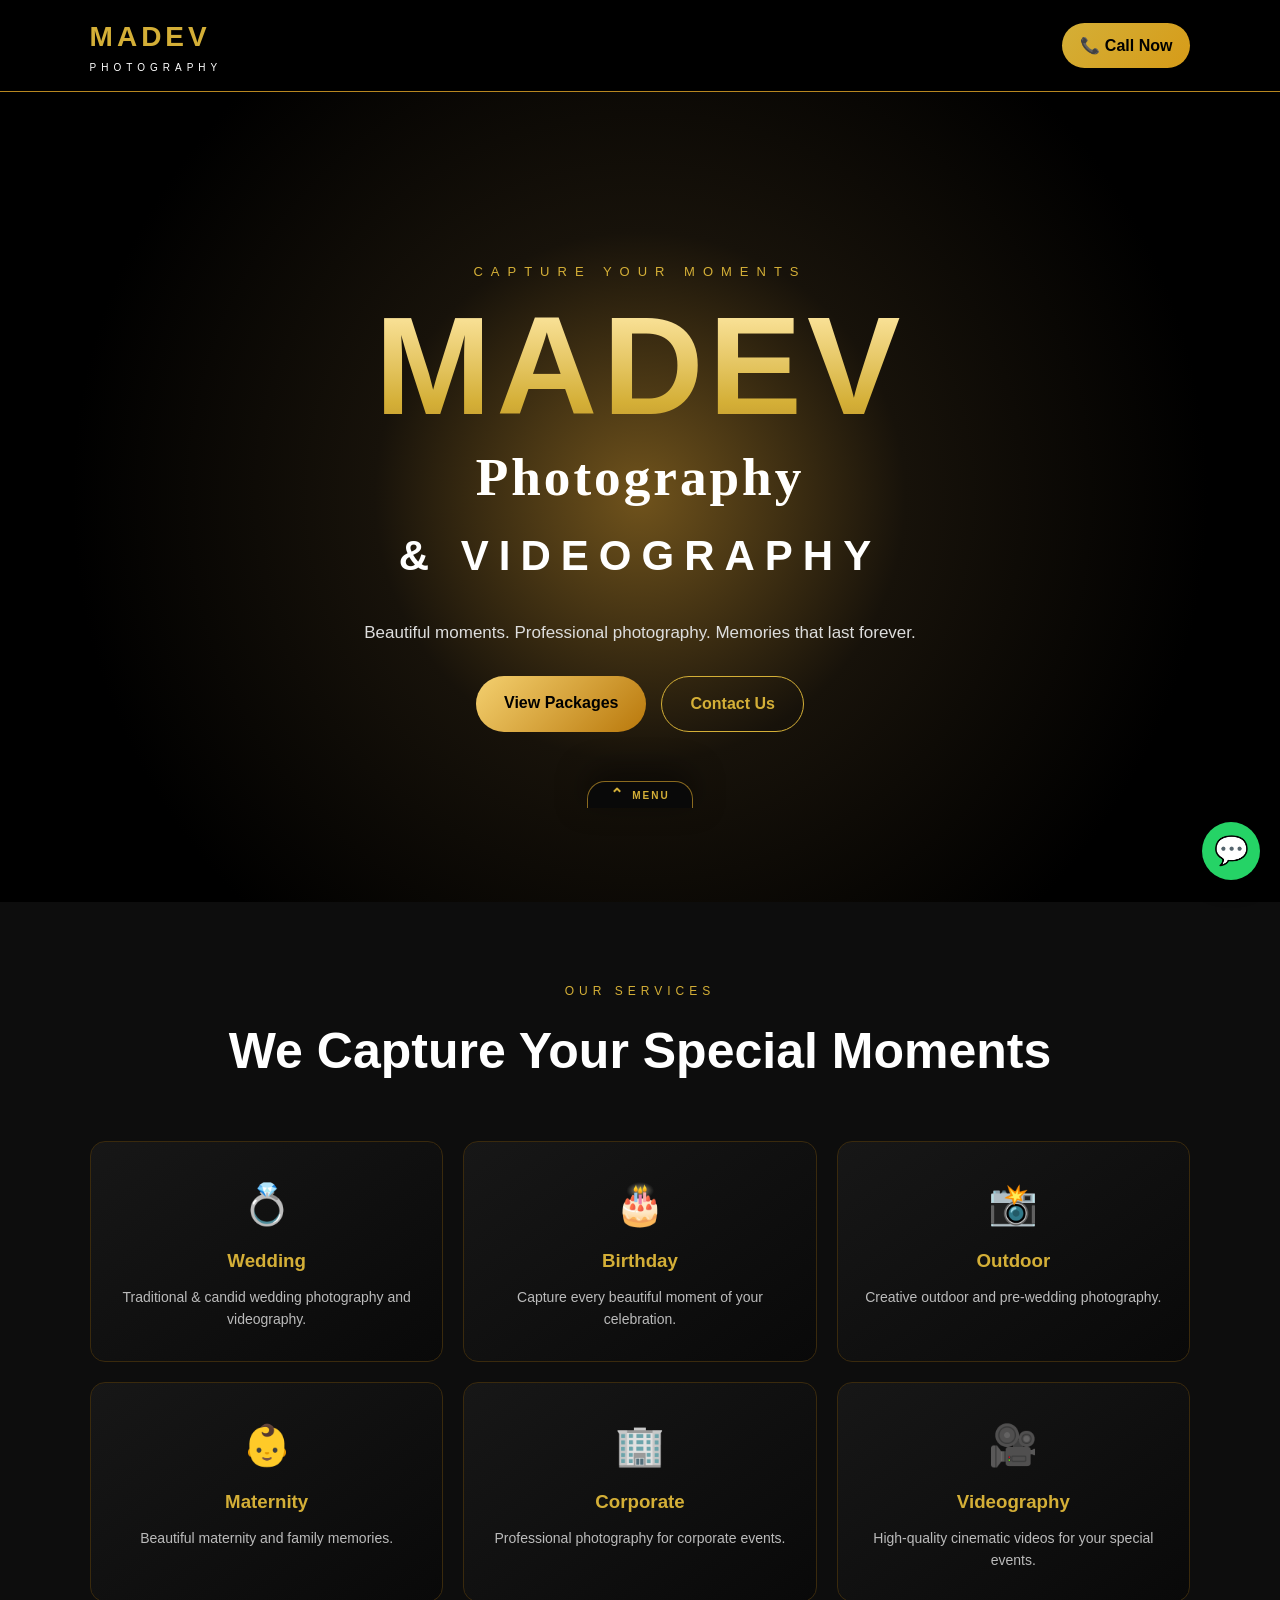
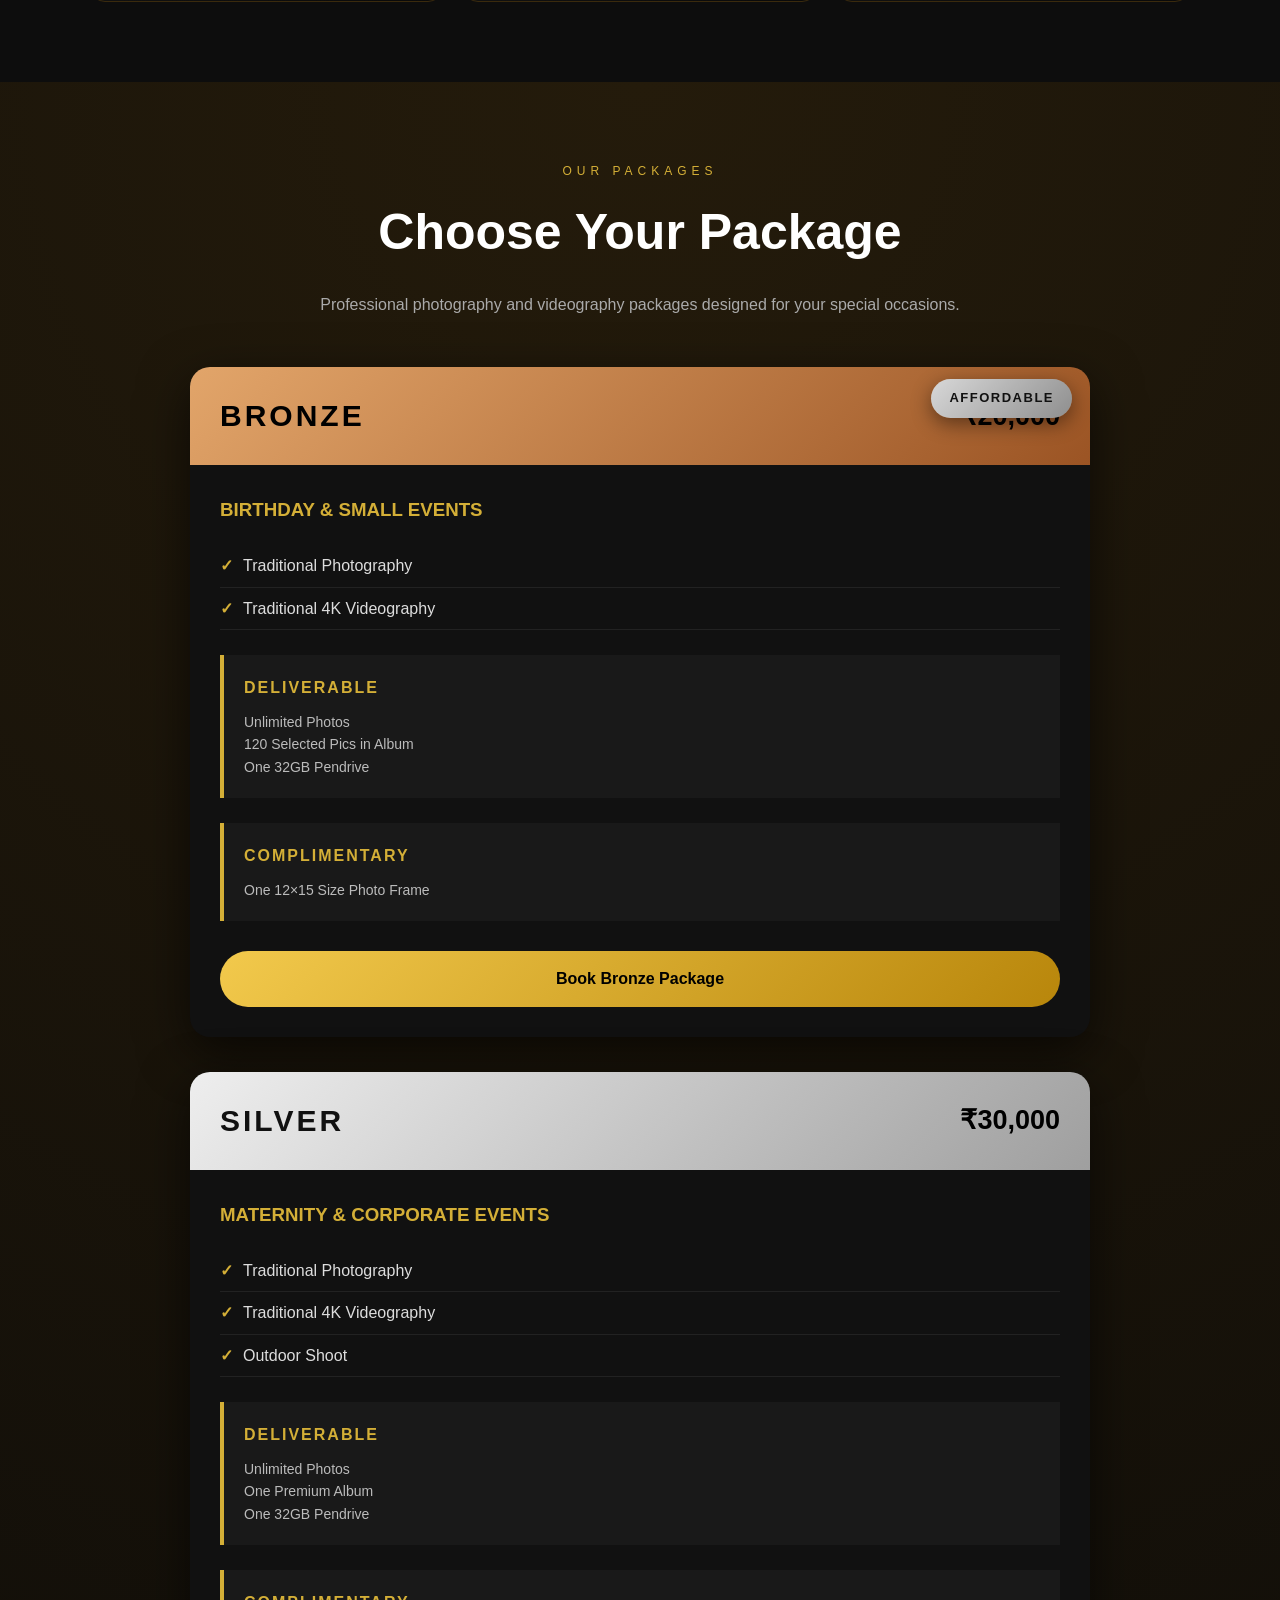
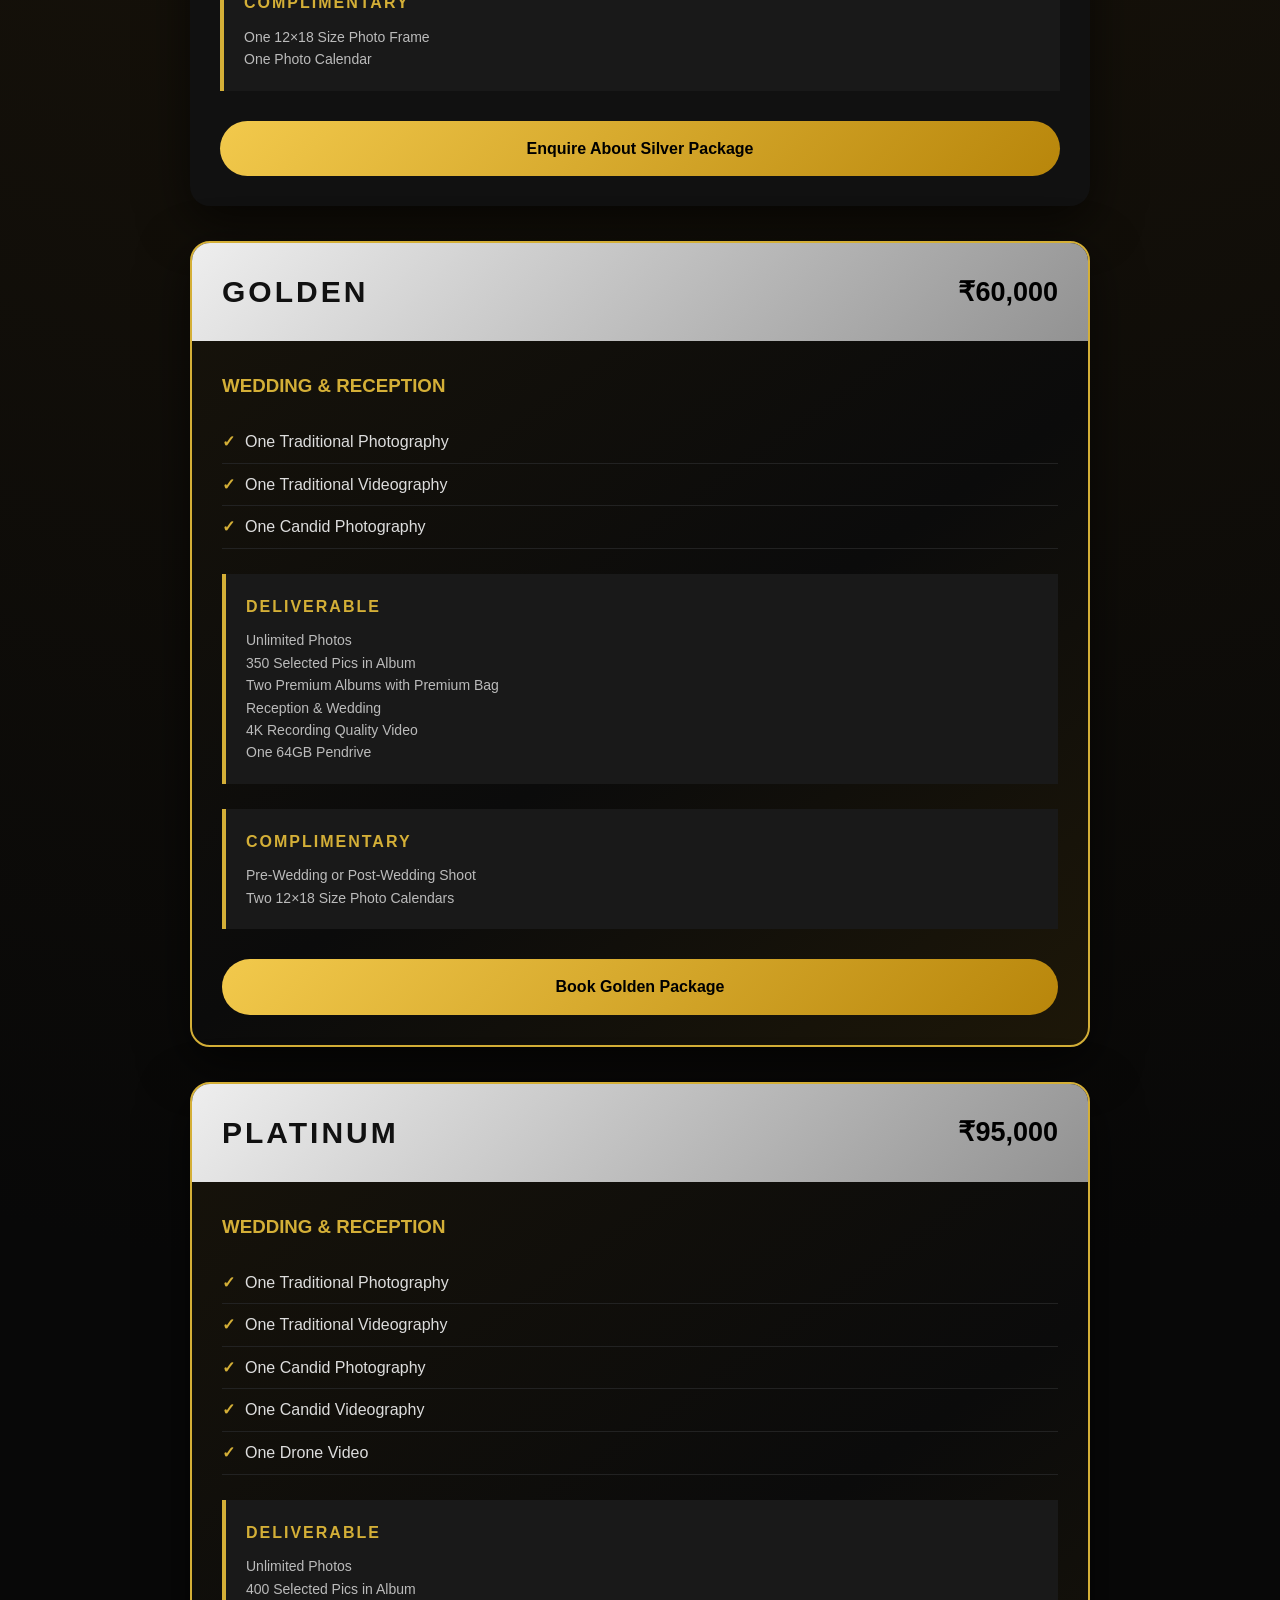
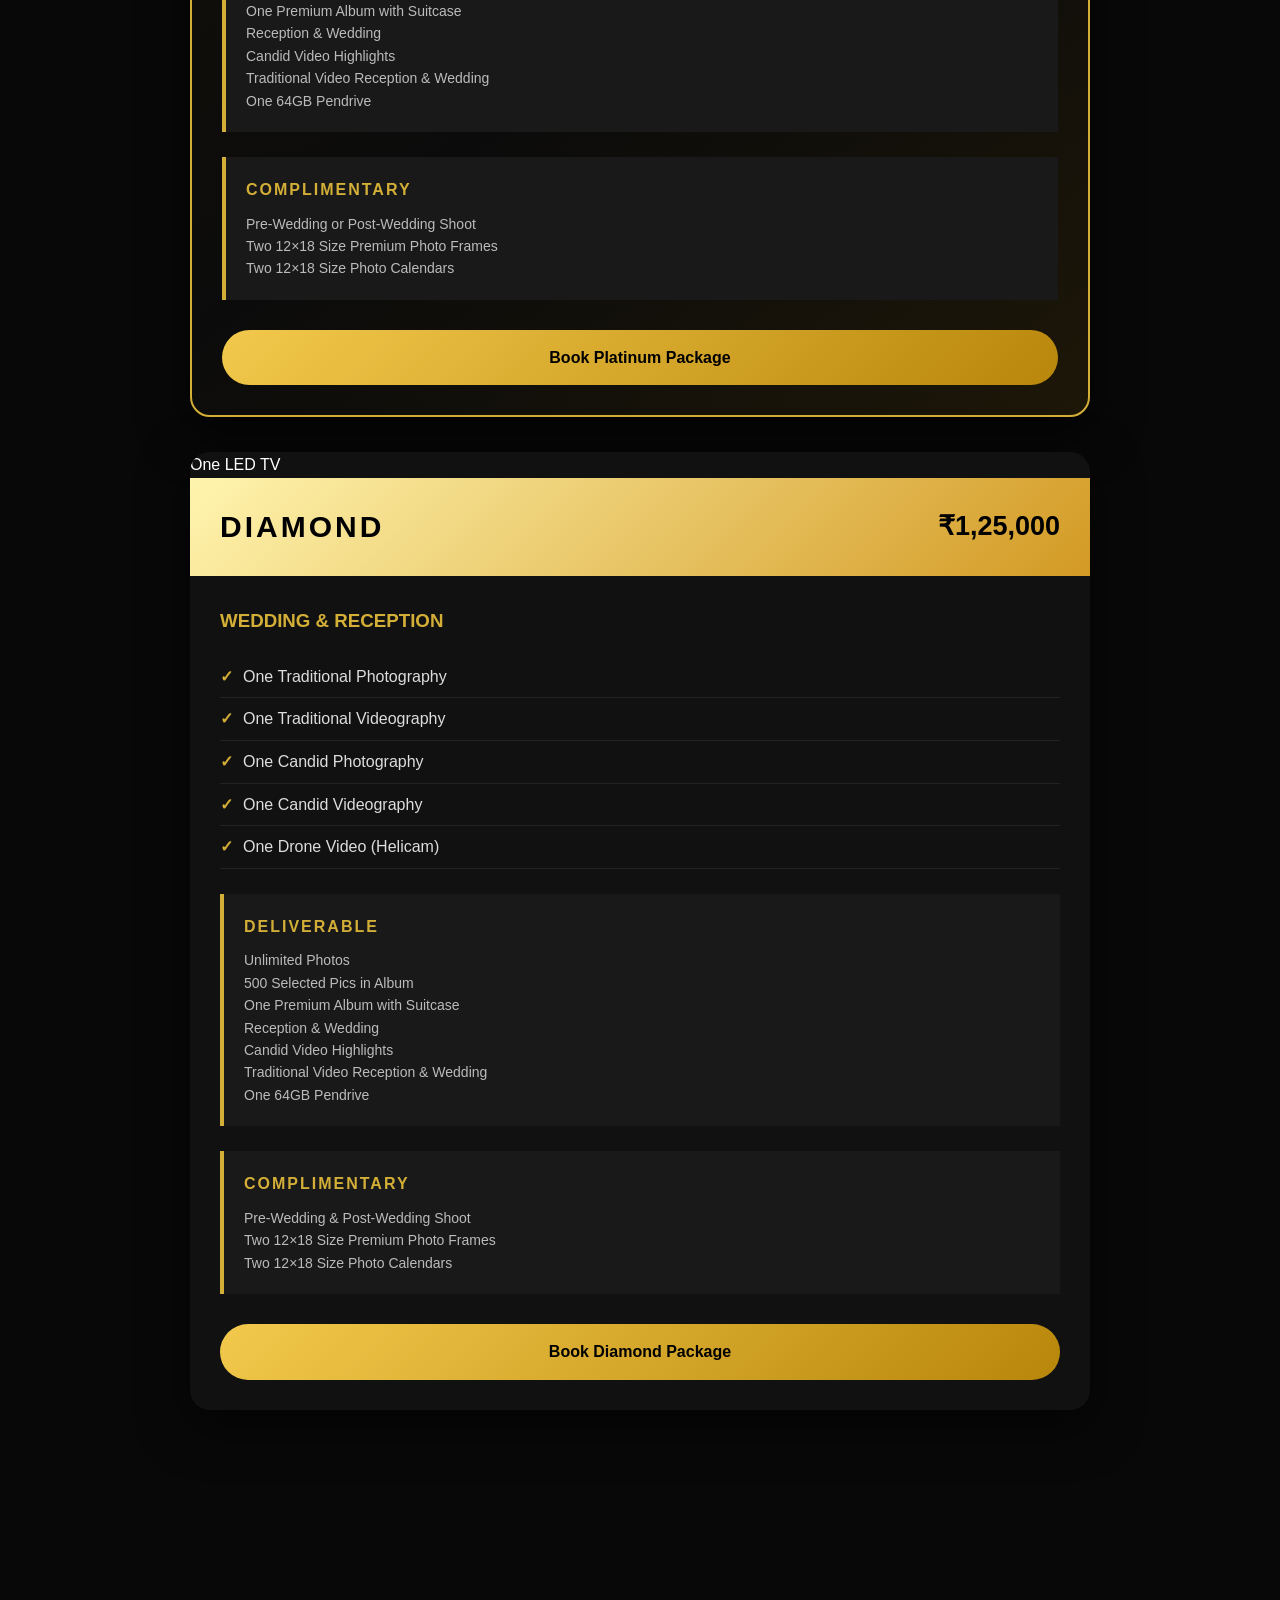
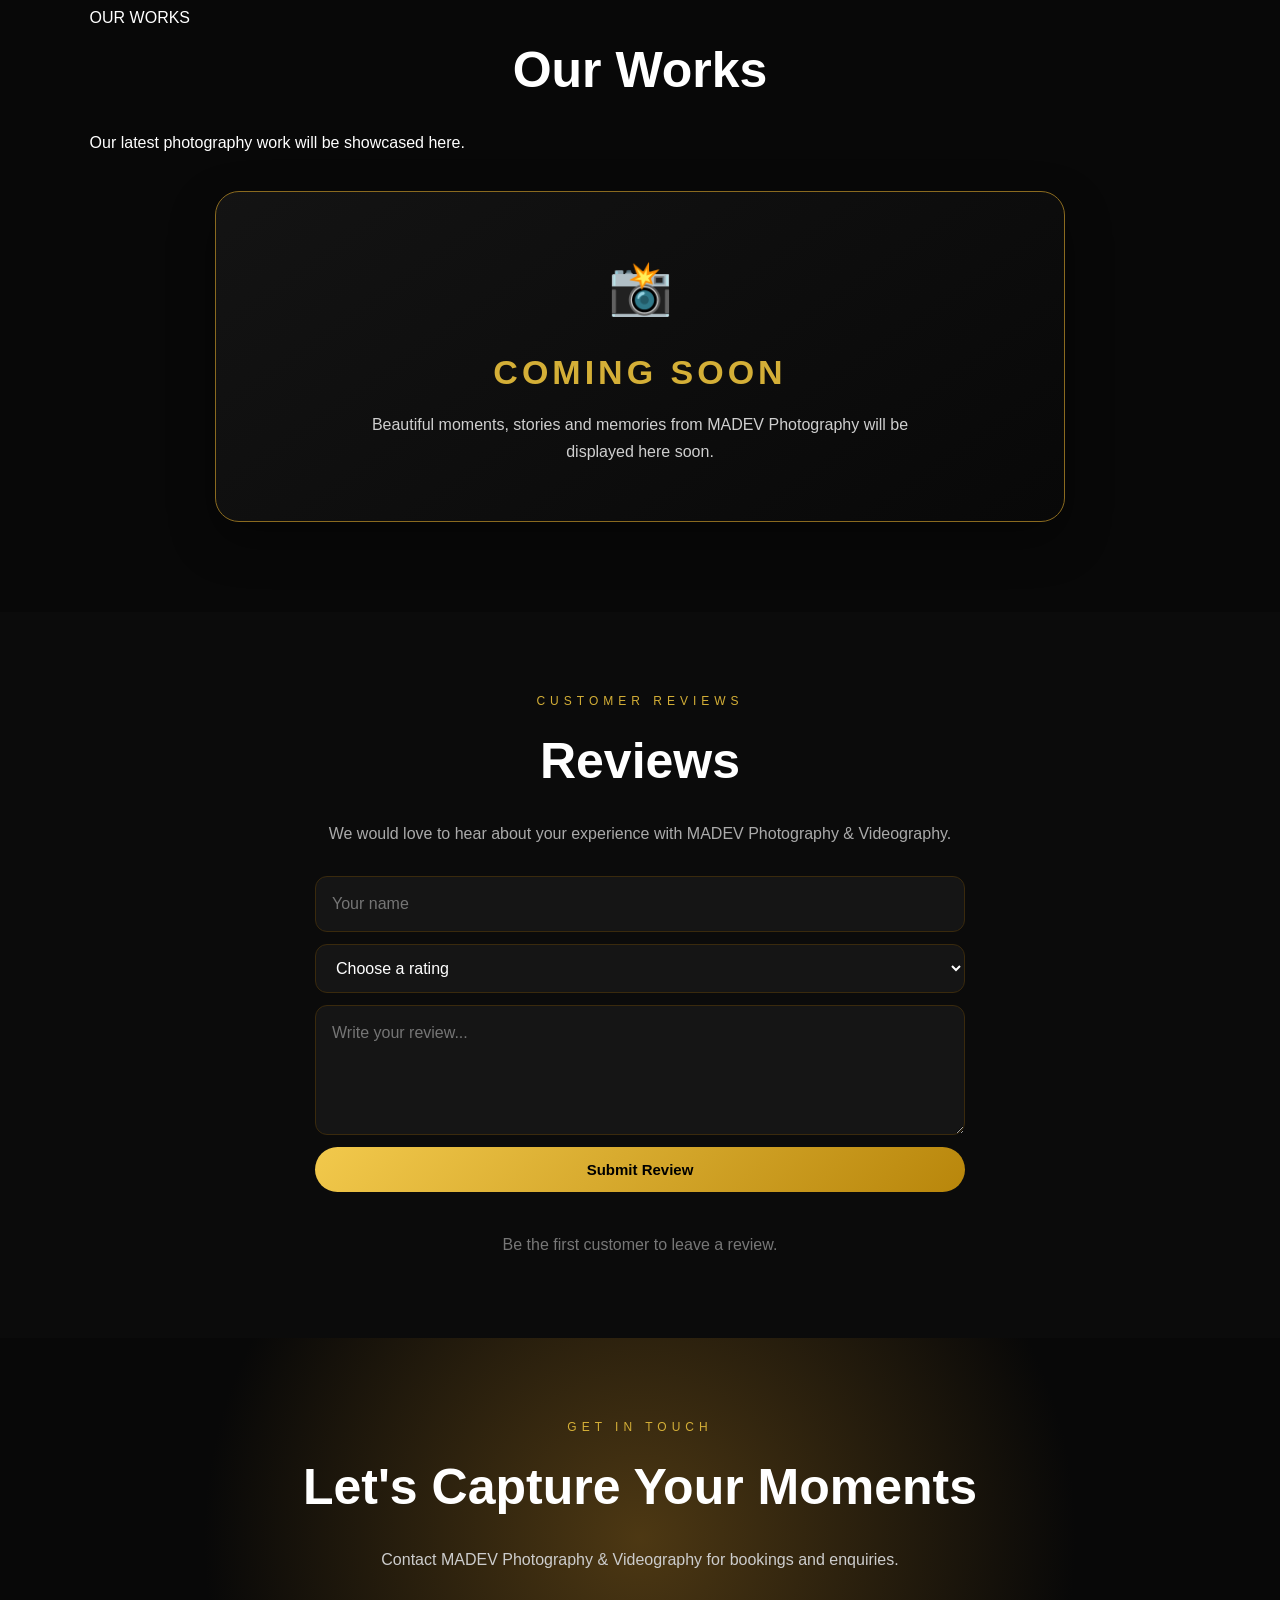
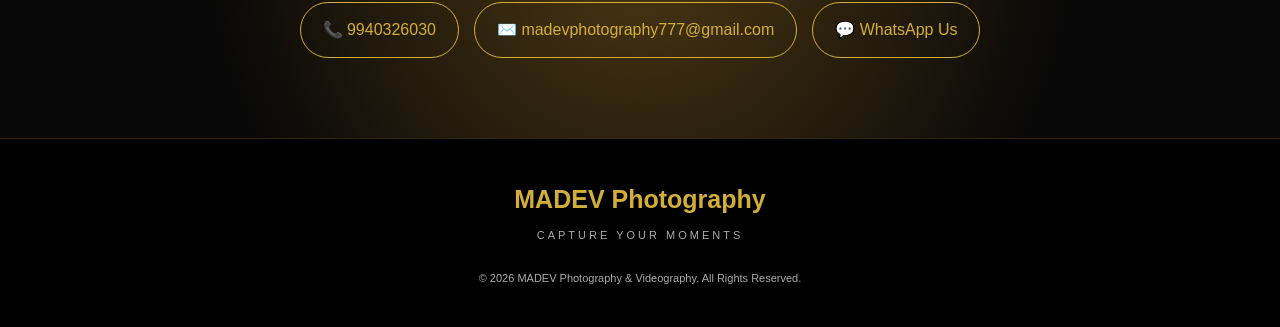
==== commit 71965114: "Add files via upload" ====
--- a/index.html
+++ b/index.html
@@ -111,7 +111,8 @@
   </div>
 
   <div class="package diamond">
-    <div class="package-top"><span class="package-name">DIAMOND</span><span class="package-price">₹1,25,000</span></div>
+    
+<p>One LED TV</p><div class="package-top"><span class="package-name">DIAMOND</span><span class="package-price">₹1,25,000</span></div>
     <div class="package-content">
       <h3>Wedding &amp; Reception</h3>
       <ul>
